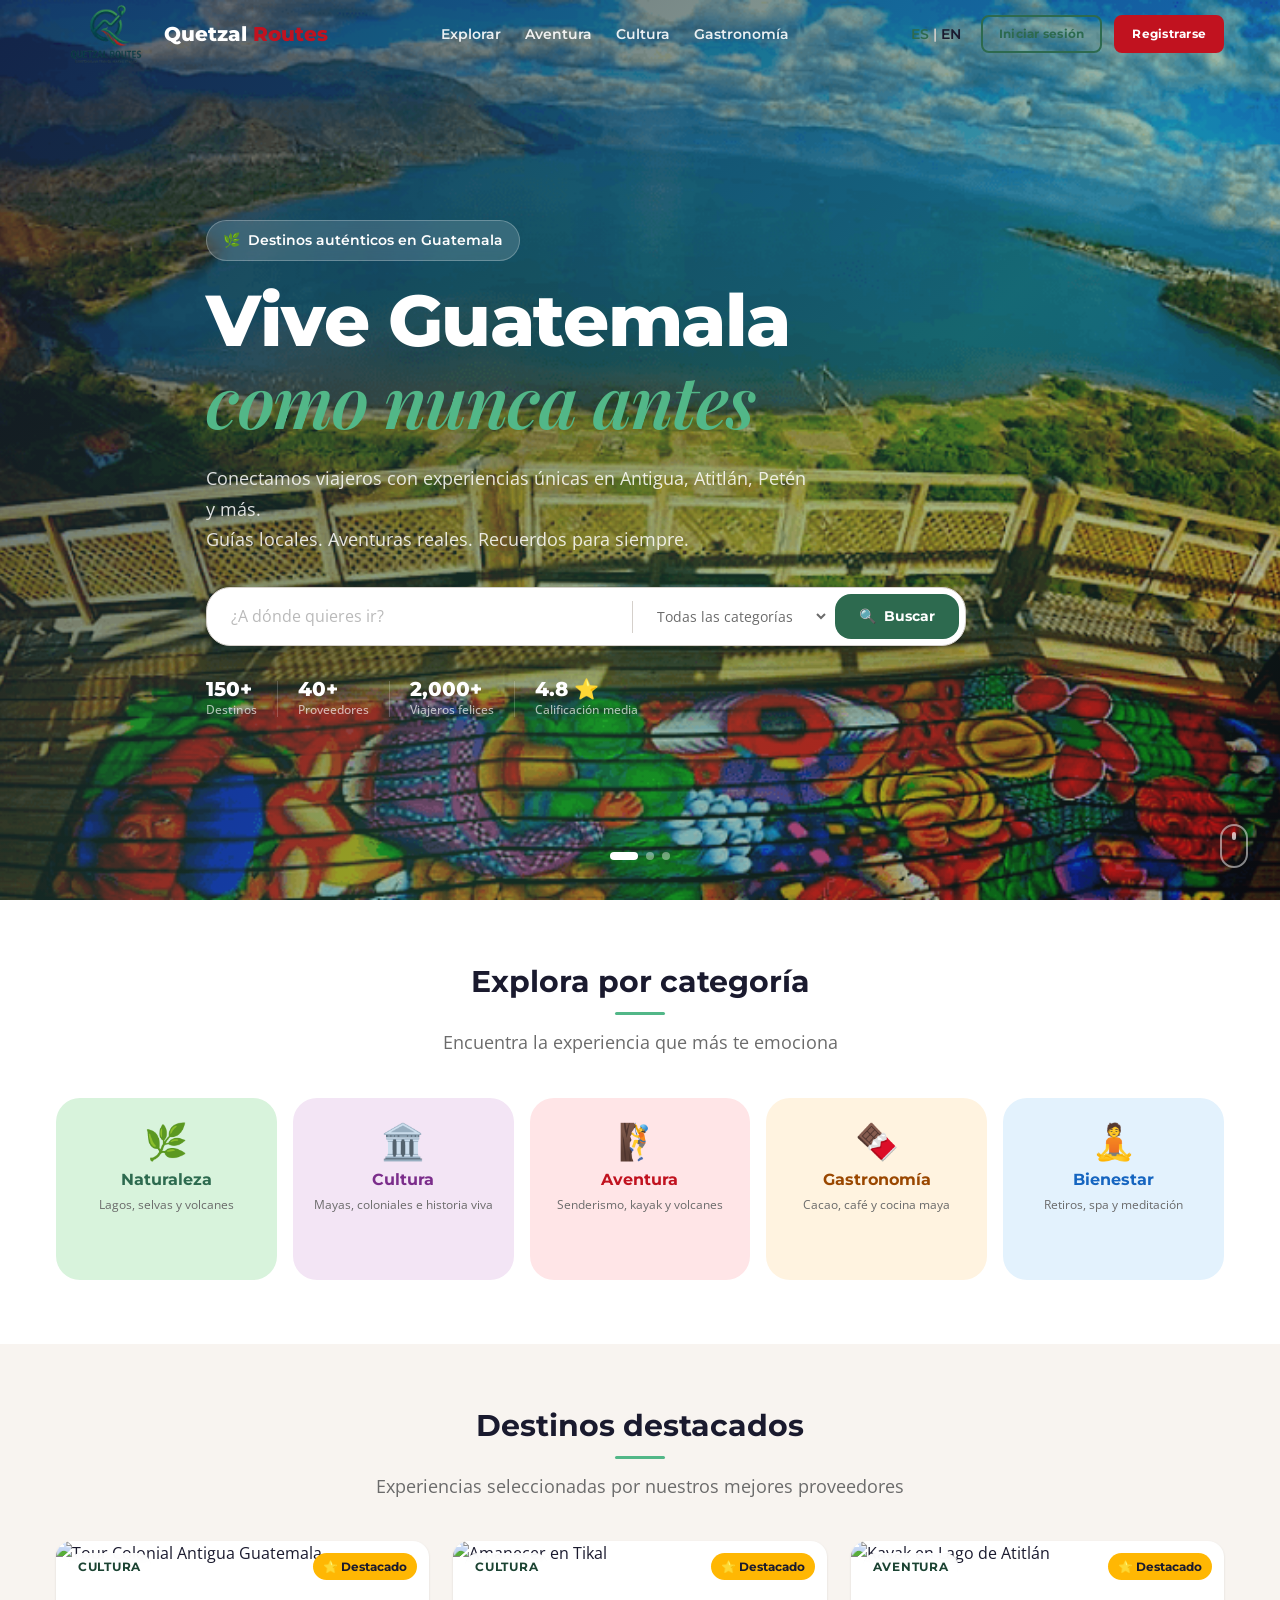
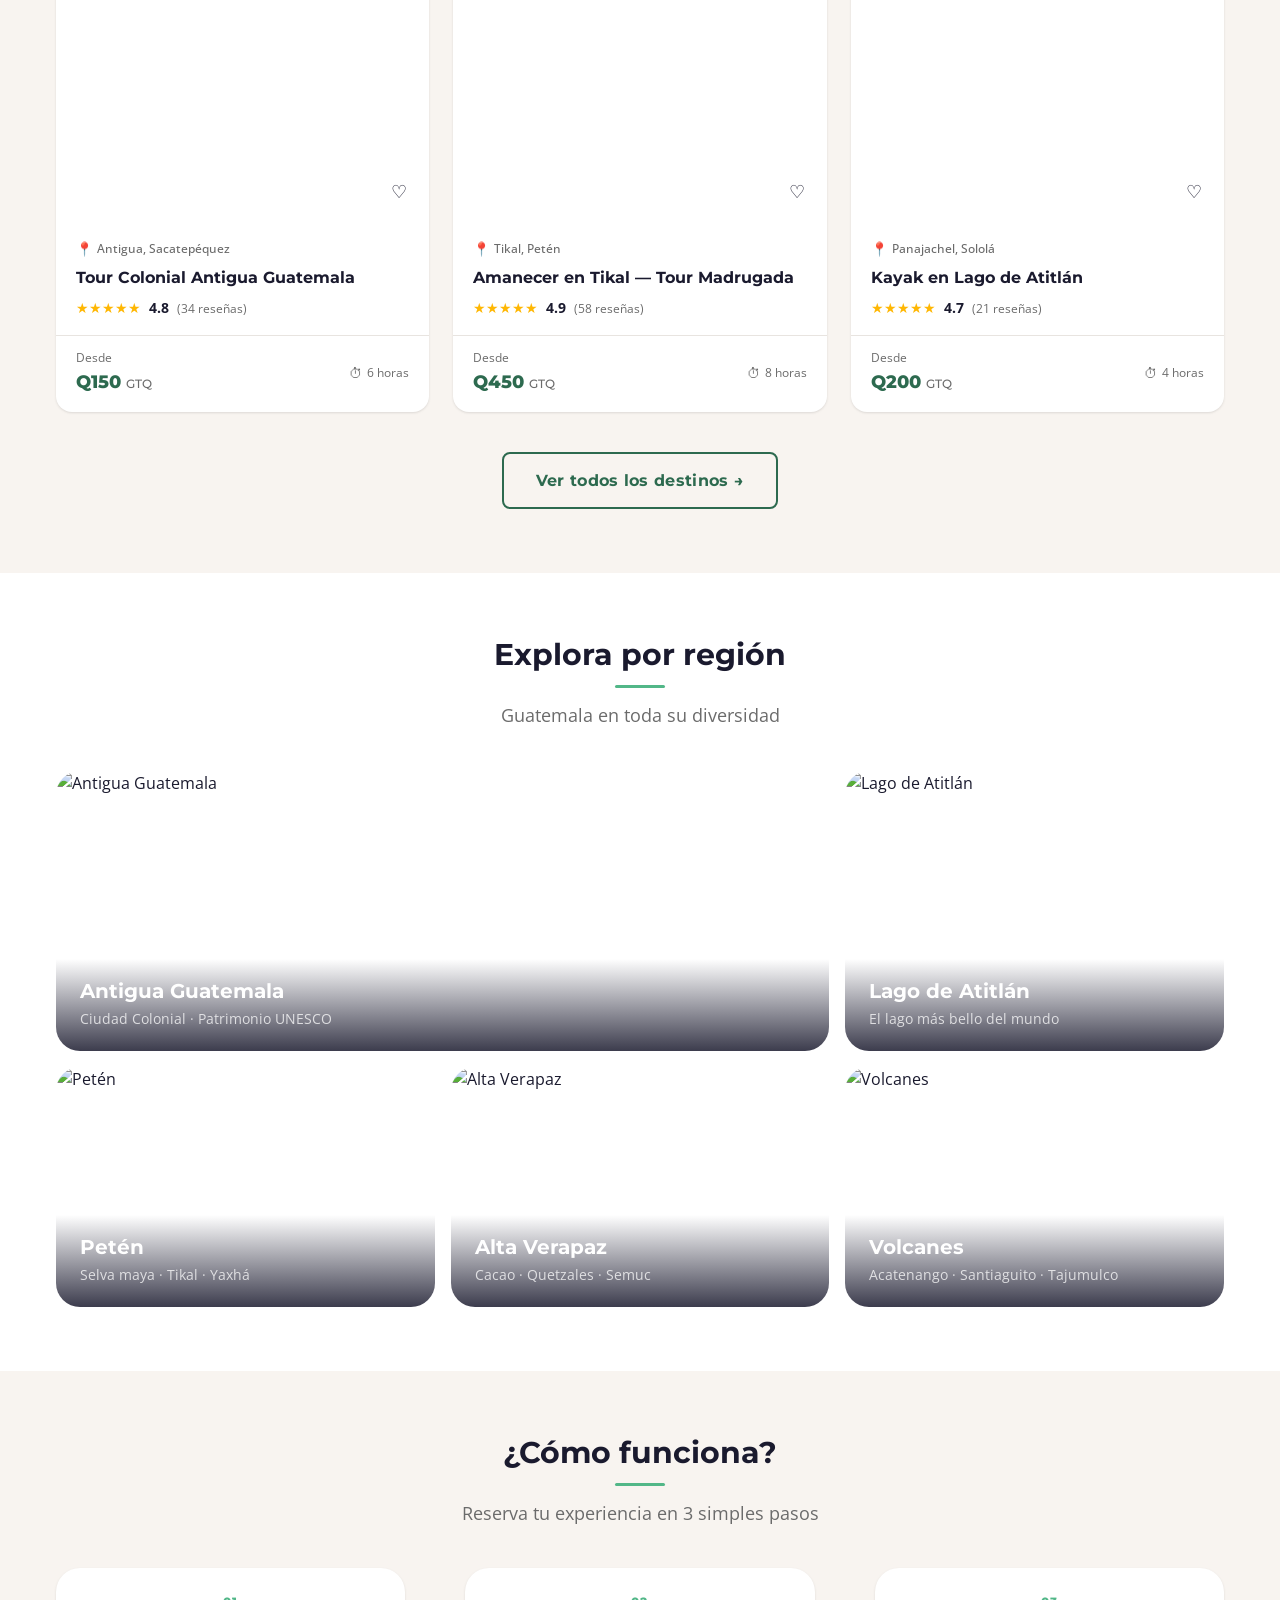
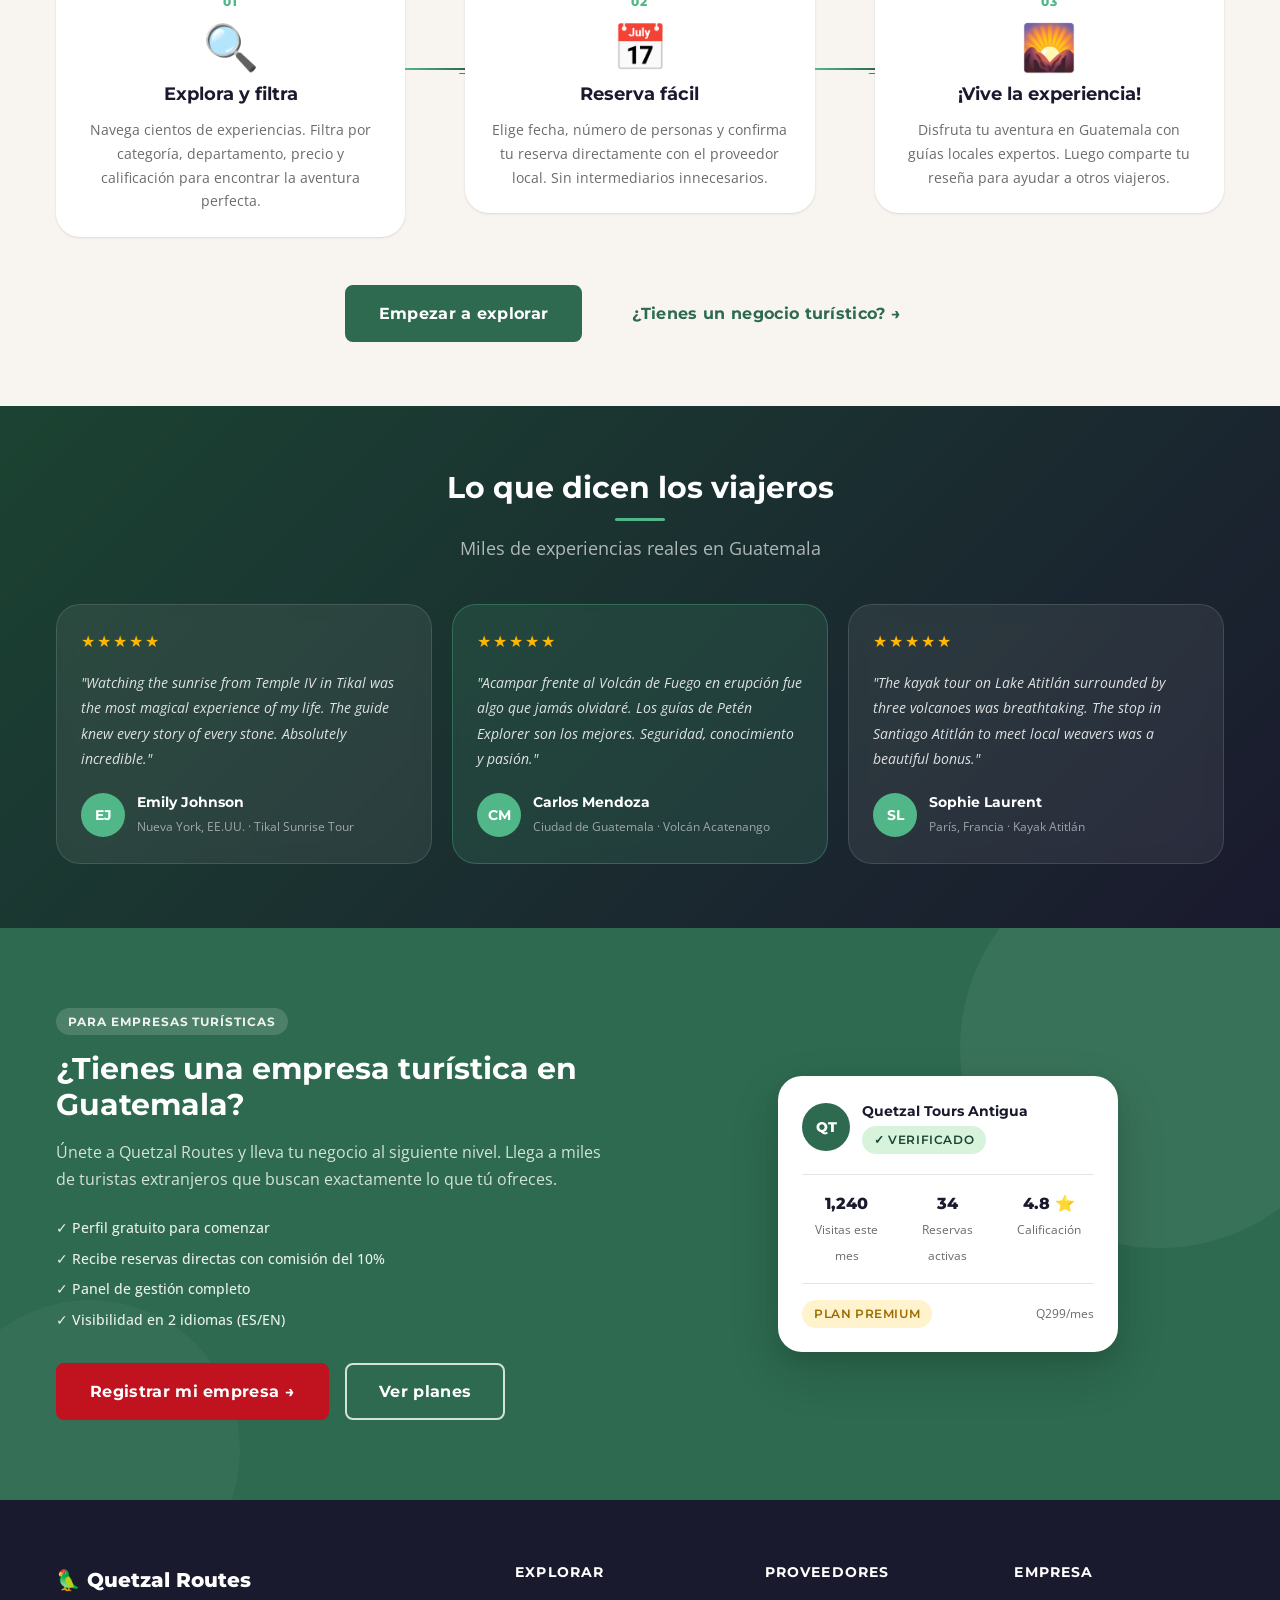
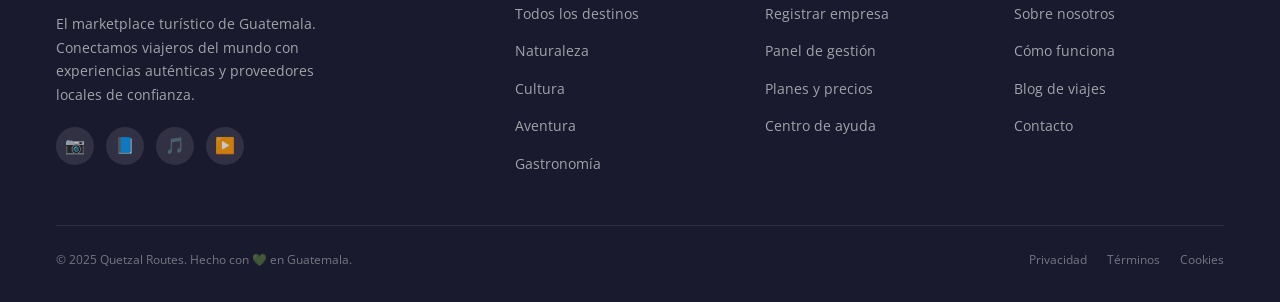
==== Fronted/html/index.html @ 43e9a991 "Agregando searchbar top header navbar" ====
<!DOCTYPE html>
<html lang="es">
<head>
  <meta charset="UTF-8" />
  <meta name="viewport" content="width=device-width, initial-scale=1.0" />
  <meta name="description" content="Quetzal Routes — Descubre Guatemala auténtica. Conectamos viajeros con experiencias únicas en Antigua, Atitlán, Petén y más." />
  <title>Quetzal Routes — Descubre Guatemala</title>

  <!-- CSS -->
  <link rel="stylesheet" href="../css/base.css" />
  <link rel="stylesheet" href="../css/components.css" />
  <link rel="stylesheet" href="../css/pages/home.css" />
</head>
<body>

  <!-- ============================================================
       NAVBAR
  ============================================================ -->
  <nav class="navbar navbar-transparent" id="navbar">
    <div class="container">
      <a href="index.html" class="navbar-logo">
        <span class="logo-icon">
        <img src="../assets/img/logo-quetzal-removebg-preview.png" alt="Logo Quetzal" height="100px" />
      </span>
      <span class="logo-text">Quetzal <span>Routes</span></span>

      </a>

      <ul class="navbar-links">
        <li><a href="explore.html">Explorar</a></li>
        <li><a href="explore.html?cat=adventure">Aventura</a></li>
        <li><a href="explore.html?cat=culture">Cultura</a></li>
        <li><a href="explore.html?cat=gastronomy">Gastronomía</a></li>
      </ul>

      <div class="navbar-actions" >
        <!-- Invitado -->
        <div id="guestButtons" style="display:none;">
          <a href="login.html">Iniciar sesión</a>
          <a href="register.html">Registrarse</a>
        </div>

        <!-- Usuario -->
        <div id="userButtons" style="display:none;">
          <a id="profileBtn" href="#">Mi perfil</a>
          <button id="logoutBtn">Cerrar sesión</button>
        </div>
        
        
        <button class="lang-toggle" id="langToggle" aria-label="Cambiar idioma">
          <span class="lang-active" id="langCurrent">ES</span>
          <span style="color:var(--gris-borde)">|</span>
          <span id="langOther">EN</span>
        </button>
        <a href="login.html" class="btn btn-outline btn-sm" id="navLoginBtn" style="display:none;">Iniciar sesión</a>
        <a href="register.html" class="btn btn-accent btn-sm" id="navRegisterBtn" style="display:none;">Registrarse</a>
      </div>

      <!-- Hamburger -->
      <button class="navbar-toggle" id="navToggle" aria-label="Menú">
        <span></span><span></span><span></span>
      </button>
    </div>
  </nav>

  <!-- Menú móvil -->
  <div class="navbar-mobile-menu" id="mobileMenu">
    <a href="explore.html">Explorar destinos</a>
    <a href="explore.html?cat=adventure">Aventura</a>
    <a href="explore.html?cat=culture">Cultura</a>
    <a href="explore.html?cat=gastronomy">Gastronomía</a>
    <a href="login.html">Iniciar sesión</a>
    <a href="register.html" class="btn btn-accent btn-sm btn-block">Registrarse gratis</a>
  </div>


  <!-- ============================================================
       SECCIÓN 1 — HERO
  ============================================================ -->
  <section class="hero" id="hero">
    <!-- Fondo con overlay -->
    <div class="hero-bg">
      <img
        src="../assets/img/Fondo Santiago Atitaln.png"
        alt="Antigua Guatemala"
        class="hero-img"
        id="heroBgImg"
      />
      <div class="hero-overlay"></div>
    </div>

    <!-- Indicadores de slide -->
    <div class="hero-slides-dots" id="heroSlidesDots">
      <button class="hero-dot active" data-index="0"></button>
      <button class="hero-dot" data-index="1"></button>
      <button class="hero-dot" data-index="2"></button>
    </div>

    <!-- Contenido hero -->
    <div class="container hero-content">
      <div class="hero-tag" id="heroTag">
        <span>🌿</span>
        <span data-i18n="hero.tag">Destinos auténticos en Guatemala</span>
      </div>

      <h1 class="hero-title" id="heroTitle">
        <span data-i18n="hero.title1">Vive Guatemala</span><br>
        <em data-i18n="hero.title2">como nunca antes</em>
      </h1>

      <p class="hero-subtitle" data-i18n="hero.subtitle">
        Conectamos viajeros con experiencias únicas en Antigua, Atitlán, Petén y más.<br>
        Guías locales. Aventuras reales. Recuerdos para siempre.
      </p>

      <!-- Search bar -->
      <div class="hero-search">
        <div class="search-bar">
          <input
            type="text"
            class="search-bar-input"
            id="heroSearch"
            placeholder="¿A dónde quieres ir?"
            data-i18n-placeholder="hero.searchPlaceholder"
          />
          <div class="search-bar-divider"></div>
          <select class="search-bar-select" id="heroCategory">
            <option value="">Todas las categorías</option>
            <option value="nature">🌿 Naturaleza</option>
            <option value="culture">🏛️ Cultura</option>
            <option value="adventure">🧗 Aventura</option>
            <option value="gastronomy">🍫 Gastronomía</option>
            <option value="wellness">🧘 Bienestar</option>
          </select>
          <button class="search-bar-btn" id="heroSearchBtn">
            <span>🔍</span>
            <span data-i18n="hero.searchBtn">Buscar</span>
          </button>
        </div>
      </div>

      <!-- Stats rápidas -->
      <div class="hero-stats">
        <div class="hero-stat">
          <strong>150+</strong>
          <span data-i18n="hero.stat1">Destinos</span>
        </div>
        <div class="hero-stat-divider"></div>
        <div class="hero-stat">
          <strong>40+</strong>
          <span data-i18n="hero.stat2">Proveedores</span>
        </div>
        <div class="hero-stat-divider"></div>
        <div class="hero-stat">
          <strong>2,000+</strong>
          <span data-i18n="hero.stat3">Viajeros felices</span>
        </div>
        <div class="hero-stat-divider"></div>
        <div class="hero-stat">
          <strong>4.8 ⭐</strong>
          <span data-i18n="hero.stat4">Calificación media</span>
        </div>
      </div>
    </div>

    <!-- Scroll indicator -->
    <div class="hero-scroll">
      <div class="hero-scroll-icon"></div>
    </div>
  </section>


  <!-- ============================================================
       SECCIÓN 2 — CATEGORÍAS
  ============================================================ -->
  <section class="section section-categories" id="categories">
    <div class="container">
      <div class="section-header">
        <h2 data-i18n="categories.title">Explora por categoría</h2>
        <p data-i18n="categories.subtitle">Encuentra la experiencia que más te emociona</p>
      </div>

      <div class="categories-grid">
        <a href="explore.html?cat=nature" class="category-card" style="--cat-color: #2D6A4F; --cat-bg: #D8F3DC;">
          <div class="category-icon">🌿</div>
          <h3 data-i18n="cat.nature">Naturaleza</h3>
          <p data-i18n="cat.natureDesc">Lagos, selvas y volcanes</p>
          <span class="category-arrow">→</span>
        </a>
        <a href="explore.html?cat=culture" class="category-card" style="--cat-color: #7B2D8B; --cat-bg: #F3E5F5;">
          <div class="category-icon">🏛️</div>
          <h3 data-i18n="cat.culture">Cultura</h3>
          <p data-i18n="cat.cultureDesc">Mayas, coloniales e historia viva</p>
          <span class="category-arrow">→</span>
        </a>
        <a href="explore.html?cat=adventure" class="category-card" style="--cat-color: #C1121F; --cat-bg: #FFE5E7;">
          <div class="category-icon">🧗</div>
          <h3 data-i18n="cat.adventure">Aventura</h3>
          <p data-i18n="cat.adventureDesc">Senderismo, kayak y volcanes</p>
          <span class="category-arrow">→</span>
        </a>
        <a href="explore.html?cat=gastronomy" class="category-card" style="--cat-color: #9A4700; --cat-bg: #FFF3E0;">
          <div class="category-icon">🍫</div>
          <h3 data-i18n="cat.gastronomy">Gastronomía</h3>
          <p data-i18n="cat.gastronomyDesc">Cacao, café y cocina maya</p>
          <span class="category-arrow">→</span>
        </a>
        <a href="explore.html?cat=wellness" class="category-card" style="--cat-color: #1565C0; --cat-bg: #E3F2FD;">
          <div class="category-icon">🧘</div>
          <h3 data-i18n="cat.wellness">Bienestar</h3>
          <p data-i18n="cat.wellnessDesc">Retiros, spa y meditación</p>
          <span class="category-arrow">→</span>
        </a>
      </div>
    </div>
  </section>


  <!-- ============================================================
       SECCIÓN 3 — DESTINOS DESTACADOS
  ============================================================ -->
  <section class="section section-featured" id="featured">
    <div class="container">
      <div class="section-header">
        <h2 data-i18n="featured.title">Destinos destacados</h2>
        <p data-i18n="featured.subtitle">Experiencias seleccionadas por nuestros mejores proveedores</p>
      </div>

      <!-- Grid de cards — se llena dinámicamente con JS -->
      <div class="grid grid-3" id="featuredGrid">

        <!-- Card 1 -->
        <article class="card" data-id="1">
          <div class="card-image">
            <img
              src="https://images.unsplash.com/photo-1558618666-fcd25c85cd64?w=600&q=80"
              alt="Tour Colonial Antigua Guatemala"
              loading="lazy"
            />
            <span class="card-category">Cultura</span>
            <span class="card-featured-badge">⭐ Destacado</span>
            <button class="card-favorite" aria-label="Guardar favorito">♡</button>
          </div>
          <div class="card-body">
            <p class="card-location">Antigua, Sacatepéquez</p>
            <h3 class="card-title">Tour Colonial Antigua Guatemala</h3>
            <div class="card-rating">
              <span class="stars">★★★★★</span>
              <span class="rating-score">4.8</span>
              <span class="reviews-count">(34 reseñas)</span>
            </div>
          </div>
          <div class="card-footer">
            <div class="card-price">
              <span class="price-label">Desde</span>
              <span class="price-amount">Q150 <span class="price-currency">GTQ</span></span>
            </div>
            <span class="card-duration">6 horas</span>
          </div>
        </article>

        <!-- Card 2 -->
        <article class="card" data-id="2">
          <div class="card-image">
            <img
              src="https://images.unsplash.com/photo-1518638150340-f706e86654de?w=600&q=80"
              alt="Amanecer en Tikal"
              loading="lazy"
            />
            <span class="card-category">Cultura</span>
            <span class="card-featured-badge">⭐ Destacado</span>
            <button class="card-favorite" aria-label="Guardar favorito">♡</button>
          </div>
          <div class="card-body">
            <p class="card-location">Tikal, Petén</p>
            <h3 class="card-title">Amanecer en Tikal — Tour Madrugada</h3>
            <div class="card-rating">
              <span class="stars">★★★★★</span>
              <span class="rating-score">4.9</span>
              <span class="reviews-count">(58 reseñas)</span>
            </div>
          </div>
          <div class="card-footer">
            <div class="card-price">
              <span class="price-label">Desde</span>
              <span class="price-amount">Q450 <span class="price-currency">GTQ</span></span>
            </div>
            <span class="card-duration">8 horas</span>
          </div>
        </article>

        <!-- Card 3 -->
        <article class="card" data-id="3">
          <div class="card-image">
            <img
              src="https://images.unsplash.com/photo-1506905925346-21bda4d32df4?w=600&q=80"
              alt="Kayak en Lago de Atitlán"
              loading="lazy"
            />
            <span class="card-category">Aventura</span>
            <span class="card-featured-badge">⭐ Destacado</span>
            <button class="card-favorite" aria-label="Guardar favorito">♡</button>
          </div>
          <div class="card-body">
            <p class="card-location">Panajachel, Sololá</p>
            <h3 class="card-title">Kayak en Lago de Atitlán</h3>
            <div class="card-rating">
              <span class="stars">★★★★★</span>
              <span class="rating-score">4.7</span>
              <span class="reviews-count">(21 reseñas)</span>
            </div>
          </div>
          <div class="card-footer">
            <div class="card-price">
              <span class="price-label">Desde</span>
              <span class="price-amount">Q200 <span class="price-currency">GTQ</span></span>
            </div>
            <span class="card-duration">4 horas</span>
          </div>
        </article>

      </div>

      <div class="featured-cta">
        <a href="explore.html" class="btn btn-outline btn-lg" data-i18n="featured.cta">
          Ver todos los destinos →
        </a>
      </div>
    </div>
  </section>


  <!-- ============================================================
       SECCIÓN 4 — POR DEPARTAMENTO
  ============================================================ -->
  <section class="section section-departments" id="departments">
    <div class="container">
      <div class="section-header">
        <h2 data-i18n="departments.title">Explora por región</h2>
        <p data-i18n="departments.subtitle">Guatemala en toda su diversidad</p>
      </div>

      <div class="departments-grid">

        <a href="explore.html?dept=Antigua" class="dept-card dept-card-lg">
          <img src="https://images.unsplash.com/photo-1547558902-c0e053aca5b6?w=800&q=80" alt="Antigua Guatemala" loading="lazy" />
          <div class="dept-card-overlay">
            <h3>Antigua Guatemala</h3>
            <p>Ciudad Colonial · Patrimonio UNESCO</p>
          </div>
        </a>

        <a href="explore.html?dept=Atitlan" class="dept-card">
          <img src="https://images.unsplash.com/photo-1506905925346-21bda4d32df4?w=600&q=80" alt="Lago de Atitlán" loading="lazy" />
          <div class="dept-card-overlay">
            <h3>Lago de Atitlán</h3>
            <p>El lago más bello del mundo</p>
          </div>
        </a>

        <a href="explore.html?dept=Peten" class="dept-card">
          <img src="https://images.unsplash.com/photo-1518638150340-f706e86654de?w=600&q=80" alt="Petén" loading="lazy" />
          <div class="dept-card-overlay">
            <h3>Petén</h3>
            <p>Selva maya · Tikal · Yaxhá</p>
          </div>
        </a>

        <a href="explore.html?dept=Verapaz" class="dept-card">
          <img src="https://images.unsplash.com/photo-1511381939415-e44015466834?w=600&q=80" alt="Alta Verapaz" loading="lazy" />
          <div class="dept-card-overlay">
            <h3>Alta Verapaz</h3>
            <p>Cacao · Quetzales · Semuc</p>
          </div>
        </a>

        <a href="explore.html?dept=Antigua" class="dept-card">
          <img src="https://images.unsplash.com/photo-1464822759023-fed622ff2c3b?w=600&q=80" alt="Volcanes" loading="lazy" />
          <div class="dept-card-overlay">
            <h3>Volcanes</h3>
            <p>Acatenango · Santiaguito · Tajumulco</p>
          </div>
        </a>

      </div>
    </div>
  </section>


  <!-- ============================================================
       SECCIÓN 5 — CÓMO FUNCIONA
  ============================================================ -->
  <section class="section section-how" id="how">
    <div class="container">
      <div class="section-header">
        <h2 data-i18n="how.title">¿Cómo funciona?</h2>
        <p data-i18n="how.subtitle">Reserva tu experiencia en 3 simples pasos</p>
      </div>

      <div class="how-steps">

        <div class="how-step">
          <div class="how-step-number">01</div>
          <div class="how-step-icon">🔍</div>
          <h3 data-i18n="how.step1Title">Explora y filtra</h3>
          <p data-i18n="how.step1Desc">
            Navega cientos de experiencias. Filtra por categoría, departamento, precio y calificación para encontrar la aventura perfecta.
          </p>
        </div>

        <div class="how-connector"></div>

        <div class="how-step">
          <div class="how-step-number">02</div>
          <div class="how-step-icon">📅</div>
          <h3 data-i18n="how.step2Title">Reserva fácil</h3>
          <p data-i18n="how.step2Desc">
            Elige fecha, número de personas y confirma tu reserva directamente con el proveedor local. Sin intermediarios innecesarios.
          </p>
        </div>

        <div class="how-connector"></div>

        <div class="how-step">
          <div class="how-step-number">03</div>
          <div class="how-step-icon">🌄</div>
          <h3 data-i18n="how.step3Title">¡Vive la experiencia!</h3>
          <p data-i18n="how.step3Desc">
            Disfruta tu aventura en Guatemala con guías locales expertos. Luego comparte tu reseña para ayudar a otros viajeros.
          </p>
        </div>

      </div>

      <div class="how-cta">
        <a href="explore.html" class="btn btn-primary btn-lg" data-i18n="how.cta">
          Empezar a explorar
        </a>
        <a href="register.html?role=provider" class="btn btn-ghost btn-lg" data-i18n="how.ctaProvider">
          ¿Tienes un negocio turístico? →
        </a>
      </div>
    </div>
  </section>


  <!-- ============================================================
       SECCIÓN 6 — TESTIMONIOS
  ============================================================ -->
  <section class="section section-testimonials" id="testimonials">
    <div class="container">
      <div class="section-header">
        <h2 data-i18n="testimonials.title">Lo que dicen los viajeros</h2>
        <p data-i18n="testimonials.subtitle">Miles de experiencias reales en Guatemala</p>
      </div>

      <div class="testimonials-grid">

        <div class="testimonial-card">
          <div class="testimonial-stars">★★★★★</div>
          <p class="testimonial-text">
            "Watching the sunrise from Temple IV in Tikal was the most magical experience of my life. The guide knew every story of every stone. Absolutely incredible."
          </p>
          <div class="testimonial-author">
            <div class="testimonial-avatar">EJ</div>
            <div>
              <strong>Emily Johnson</strong>
              <span>Nueva York, EE.UU. · Tikal Sunrise Tour</span>
            </div>
          </div>
        </div>

        <div class="testimonial-card testimonial-card-featured">
          <div class="testimonial-stars">★★★★★</div>
          <p class="testimonial-text">
            "Acampar frente al Volcán de Fuego en erupción fue algo que jamás olvidaré. Los guías de Petén Explorer son los mejores. Seguridad, conocimiento y pasión."
          </p>
          <div class="testimonial-author">
            <div class="testimonial-avatar">CM</div>
            <div>
              <strong>Carlos Mendoza</strong>
              <span>Ciudad de Guatemala · Volcán Acatenango</span>
            </div>
          </div>
        </div>

        <div class="testimonial-card">
          <div class="testimonial-stars">★★★★★</div>
          <p class="testimonial-text">
            "The kayak tour on Lake Atitlán surrounded by three volcanoes was breathtaking. The stop in Santiago Atitlán to meet local weavers was a beautiful bonus."
          </p>
          <div class="testimonial-author">
            <div class="testimonial-avatar">SL</div>
            <div>
              <strong>Sophie Laurent</strong>
              <span>París, Francia · Kayak Atitlán</span>
            </div>
          </div>
        </div>

      </div>
    </div>
  </section>


  <!-- ============================================================
       SECCIÓN 7 — CTA PARA PROVEEDORES
  ============================================================ -->
  <section class="section-provider-cta" id="providerCta">
    <div class="container">
      <div class="provider-cta-content">
        <div class="provider-cta-text">
          <span class="provider-cta-tag">Para empresas turísticas</span>
          <h2 data-i18n="providerCta.title">¿Tienes una empresa turística en Guatemala?</h2>
          <p data-i18n="providerCta.desc">
            Únete a Quetzal Routes y lleva tu negocio al siguiente nivel. Llega a miles de turistas extranjeros que buscan exactamente lo que tú ofreces.
          </p>
          <ul class="provider-cta-list">
            <li>✓ Perfil gratuito para comenzar</li>
            <li>✓ Recibe reservas directas con comisión del 10%</li>
            <li>✓ Panel de gestión completo</li>
            <li>✓ Visibilidad en 2 idiomas (ES/EN)</li>
          </ul>
          <div class="provider-cta-actions">
            <a href="register.html?role=provider" class="btn btn-accent btn-lg">
              Registrar mi empresa →
            </a>
            <a href="#how" class="btn btn-outline-white btn-lg">
              Ver planes
            </a>
          </div>
        </div>
        <div class="provider-cta-visual">
          <div class="provider-cta-card">
            <div class="pcc-header">
              <span class="pcc-avatar">QT</span>
              <div>
                <strong>Quetzal Tours Antigua</strong>
                <span class="badge badge-green">✓ Verificado</span>
              </div>
            </div>
            <div class="pcc-stats">
              <div class="pcc-stat">
                <strong>1,240</strong>
                <span>Visitas este mes</span>
              </div>
              <div class="pcc-stat">
                <strong>34</strong>
                <span>Reservas activas</span>
              </div>
              <div class="pcc-stat">
                <strong>4.8 ⭐</strong>
                <span>Calificación</span>
              </div>
            </div>
            <div class="pcc-plan">
              <span class="badge badge-gold">Plan Premium</span>
              <span style="font-size:var(--text-xs);color:var(--gris-texto)">Q299/mes</span>
            </div>
          </div>
        </div>
      </div>
    </div>
  </section>


  <!-- ============================================================
       FOOTER
  ============================================================ -->
  <footer class="footer">
    <div class="container">
      <div class="footer-grid">

        <!-- Columna 1 — Marca -->
        <div class="footer-brand">
          <a href="index.html" class="footer-logo">🦜 Quetzal Routes</a>
          <p>El marketplace turístico de Guatemala. Conectamos viajeros del mundo con experiencias auténticas y proveedores locales de confianza.</p>
          <div class="footer-social">
            <a href="#" aria-label="Instagram">📷</a>
            <a href="#" aria-label="Facebook">📘</a>
            <a href="#" aria-label="TikTok">🎵</a>
            <a href="#" aria-label="YouTube">▶️</a>
          </div>
        </div>

        <!-- Columna 2 — Explorar -->
        <div class="footer-col">
          <h4>Explorar</h4>
          <ul>
            <li><a href="explore.html">Todos los destinos</a></li>
            <li><a href="explore.html?cat=nature">Naturaleza</a></li>
            <li><a href="explore.html?cat=culture">Cultura</a></li>
            <li><a href="explore.html?cat=adventure">Aventura</a></li>
            <li><a href="explore.html?cat=gastronomy">Gastronomía</a></li>
          </ul>
        </div>

        <!-- Columna 3 — Proveedores -->
        <div class="footer-col">
          <h4>Proveedores</h4>
          <ul>
            <li><a href="register.html?role=provider">Registrar empresa</a></li>
            <li><a href="dashboard-provider.html">Panel de gestión</a></li>
            <li><a href="#">Planes y precios</a></li>
            <li><a href="#">Centro de ayuda</a></li>
          </ul>
        </div>

        <!-- Columna 4 — Empresa -->
        <div class="footer-col">
          <h4>Empresa</h4>
          <ul>
            <li><a href="#">Sobre nosotros</a></li>
            <li><a href="#">Cómo funciona</a></li>
            <li><a href="#">Blog de viajes</a></li>
            <li><a href="#">Contacto</a></li>
          </ul>
        </div>

      </div>

      <div class="footer-bottom">
        <p>© 2025 Quetzal Routes. Hecho con 💚 en Guatemala.</p>
        <div class="footer-bottom-links">
          <a href="#">Privacidad</a>
          <a href="#">Términos</a>
          <a href="#">Cookies</a>
        </div>
      </div>
    </div>
  </footer>


  <!-- ============================================================
       TOAST CONTAINER
  ============================================================ -->
  <div class="toast-container" id="toastContainer"></div>

  <!-- Loader overlay -->
  <div class="loader-overlay" id="loaderOverlay">
    <div class="spinner"></div>
    <p class="loader-text">Cargando...</p>
  </div>


  <!-- ============================================================
       SCRIPTS
  ============================================================ -->
  <script type="module">
    import { t, setLanguage, getCurrentLang } from '../js/i18n.js';
    import { toggleLoader, showToast } from '../js/ui.js';

    /* ----------------------------------------------------------
       SESIÓN — navbar dinámico
    ---------------------------------------------------------- */
    const storedUser = localStorage.getItem('qr_user');

    if (storedUser) {
      const user = JSON.parse(storedUser);

      const navbarActions = document.querySelector('.navbar-actions');

      if (!navbarActions) {
        console.error('No existe .navbar-actions');
      } else {

        // Ocultar botones originales
        document.getElementById('navLoginBtn')?.remove();
        document.getElementById('navRegisterBtn')?.remove();

        // Crear perfil dinámico
        let dashboardLink = 'explore.html';

        if (user.role === 'provider') {
          dashboardLink = 'dashboard-provider.html';
        }

        if (user.role === 'admin') {
          dashboardLink = 'admin.html';
        }

        navbarActions.insertAdjacentHTML('beforeend', `
          <a href="${dashboardLink}" class="btn btn-outline btn-sm">
            👤 ${user.email}
          </a>

          <button class="btn btn-accent btn-sm" id="logoutBtn">
            Cerrar sesión
          </button>
        `);

        // Logout
        document.getElementById('logoutBtn').addEventListener('click', () => {
          localStorage.removeItem('qr_user');
          window.location.reload();
        });

        const mobileMenu = document.getElementById('mobileMenu');

        if (mobileMenu) {
          mobileMenu.innerHTML += `
            <a href="${dashboardLink}">👤 ${user.email}</a>
            <button class="btn btn-accent btn-sm btn-block" id="mobileLogoutBtn">
              Cerrar sesión
            </button>
          `;

          // Eliminar links viejos
          mobileMenu.querySelectorAll('a[href="login.html"], a[href="register.html"]')
            .forEach(el => el.remove());

          // Logout móvil
          document.getElementById('mobileLogoutBtn')?.addEventListener('click', () => {
            localStorage.removeItem('qr_user');
            window.location.reload();
          });
        }
      }
    }  else {
      // No hay sesión: mostrar botones de invitado
      document.getElementById('navLoginBtn').style.display = '';
      document.getElementById('navRegisterBtn').style.display = '';
    } 

    /* ----------------------------------------------------------
       NAVBAR — scroll effect
    ---------------------------------------------------------- */
    const navbar = document.getElementById('navbar');
    window.addEventListener('scroll', () => {
      navbar.classList.toggle('scrolled', window.scrollY > 60);
    });

    /* ----------------------------------------------------------
       NAVBAR — menú móvil
    ---------------------------------------------------------- */
    const navToggle = document.getElementById('navToggle');
    const mobileMenu = document.getElementById('mobileMenu');

  if (navToggle && mobileMenu) {
    navToggle.addEventListener('click', () => {
      navToggle.classList.toggle('open');
      mobileMenu.classList.toggle('open');
    });
  }

    // Cerrar menú al hacer click en un enlace
    mobileMenu.querySelectorAll('a').forEach(link => {
      link.addEventListener('click', () => {
        navToggle.classList.remove('open');
        mobileMenu.classList.remove('open');
      });
    });

    /* ----------------------------------------------------------
       HERO — slideshow de fondo
    ---------------------------------------------------------- */
    const heroImages = [
      'https://images.unsplash.com/photo-1558618666-fcd25c85cd64?w=1600&q=80',
      'https://images.unsplash.com/photo-1506905925346-21bda4d32df4?w=1600&q=80',
      'https://images.unsplash.com/photo-1518638150340-f706e86654de?w=1600&q=80',
    ];
    let currentSlide = 0;
    const heroBgImg   = document.getElementById('heroBgImg');
    const heroDots   = document.querySelectorAll('.hero-dot');

    function goToSlide(index) {
      currentSlide = index;
      heroBgImg.style.opacity = '0';
      setTimeout(() => {
        heroBgImg.src = heroImages[currentSlide];
        heroBgImg.style.opacity = '1';
      }, 400);
      herosDots.forEach((d, i) => d.classList.toggle('active', i === currentSlide));
    }

    heroDots.forEach(dot => {
      dot.addEventListener('click', () => goToSlide(Number(dot.dataset.index)));
    });

    setInterval(() => {
      goToSlide((currentSlide + 1) % heroImages.length);
    }, 5000);

    /* ----------------------------------------------------------
       BÚSQUEDA — hero search bar
    ---------------------------------------------------------- */
    document.getElementById('heroSearchBtn').addEventListener('click', () => {
      const q   = document.getElementById('heroSearch').value.trim();
      const cat = document.getElementById('heroCategory').value;
      const params = new URLSearchParams();
      if (q)   params.set('q', q);
      if (cat) params.set('cat', cat);
      window.location.href = `explore.html?${params.toString()}`;
    });

    // Buscar también con Enter
    document.getElementById('heroSearch').addEventListener('keydown', e => {
      if (e.key === 'Enter') document.getElementById('heroSearchBtn').click();
    });

    /* ----------------------------------------------------------
       CARDS — favoritos (UI demo, sin backend aún)
    ---------------------------------------------------------- */
    document.querySelectorAll('.card-favorite').forEach(btn => {
      btn.addEventListener('click', (e) => {
        e.preventDefault();
        e.stopPropagation();
        const isActive = btn.classList.toggle('active');
        btn.textContent = isActive ? '♥' : '♡';
      });
    });

    /* ----------------------------------------------------------
       CARDS — navegar al detalle
    ---------------------------------------------------------- */
    document.querySelectorAll('.card[data-id]').forEach(card => {
      card.style.cursor = 'pointer';
      card.addEventListener('click', (e) => {
        if (e.target.closest('.card-favorite')) return;
        const id = card.dataset.id;
        window.location.href = `destination.html?id=${id}`;
      });
    });

    /* ----------------------------------------------------------
       IDIOMA
    ---------------------------------------------------------- */
    const langToggle  = document.getElementById('langToggle');
    const langCurrent = document.getElementById('langCurrent');
    const langOther   = document.getElementById('langOther');

    langToggle.addEventListener('click', () => {
      const next = getCurrentLang() === 'es' ? 'en' : 'es';
      setLanguage(next);
      langCurrent.textContent = next.toUpperCase();
      langOther.textContent   = next === 'es' ? 'EN' : 'ES';
    });

    /* ----------------------------------------------------------
       ANIMACIÓN DE ENTRADA — Intersection Observer
    ---------------------------------------------------------- */
    const observer = new IntersectionObserver((entries) => {
      entries.forEach(entry => {
        if (entry.isIntersecting) {
          entry.target.classList.add('visible');
          observer.unobserve(entry.target);
        }
      });
    }, { threshold: 0.1 });

    document.querySelectorAll(
      '.card, .category-card, .dept-card, .how-step, .testimonial-card, .provider-cta-content'
    ).forEach(el => {
      el.classList.add('animate-on-scroll');
      observer.observe(el);
    });
  </script>

</body>
</html>
---- Fronted/css/base.css ----
/* ============================================================
   QUETZAL ROUTES — base.css
   Variables globales, reset, tipografías y estilos base
   ============================================================ */

/* ------------------------------------------------------------
   1. GOOGLE FONTS
   ------------------------------------------------------------ */
@import url('https://fonts.googleapis.com/css2?family=Montserrat:wght@400;500;600;700;800&family=Open+Sans:wght@400;500;600&family=Playfair+Display:ital,wght@0,700;1,600&display=swap');


/* ------------------------------------------------------------
   2. VARIABLES CSS
   ------------------------------------------------------------ */
:root {

  /* Colores principales */
  --verde-quetzal: #2D6A4F;
  --verde-claro:   #52B788;
  --verde-oscuro:  #1B4332;
  --rojo-huipil:   #C1121F;
  --rojo-hover:    #A00F1A;
  --blanco-crudo:  #F8F4F0;
  --negro-suave:   #1A1A2E;
  --gris-texto:    #6B6B6B;
  --gris-claro:    #E8E4E0;
  --gris-borde:    #D5D0CB;
  --dorado:        #FFB703;
  --dorado-claro:  #FFD60A;

  /* Fondos */
  --bg-principal:  #F8F4F0;
  --bg-tarjeta:    #FFFFFF;
  --bg-oscuro:     #1A1A2E;

  /* Tipografías */
  --font-titulo:   'Montserrat', sans-serif;
  --font-cuerpo:   'Open Sans', sans-serif;
  --font-display:  'Playfair Display', serif;

  /* Tamaños de fuente — escala fluida */
  --text-xs:    0.75rem;    /* 12px */
  --text-sm:    0.875rem;   /* 14px */
  --text-base:  1rem;       /* 16px */
  --text-lg:    1.125rem;   /* 18px */
  --text-xl:    1.25rem;    /* 20px */
  --text-2xl:   1.5rem;     /* 24px */
  --text-3xl:   1.875rem;   /* 30px */
  --text-4xl:   2.25rem;    /* 36px */
  --text-5xl:   3rem;       /* 48px */

  /* Espaciado */
  --space-1:   0.25rem;
  --space-2:   0.5rem;
  --space-3:   0.75rem;
  --space-4:   1rem;
  --space-5:   1.25rem;
  --space-6:   1.5rem;
  --space-8:   2rem;
  --space-10:  2.5rem;
  --space-12:  3rem;
  --space-16:  4rem;
  --space-20:  5rem;
  --space-24:  6rem;

  /* Bordes */
  --radius-sm:   4px;
  --radius-md:   8px;
  --radius-lg:   16px;
  --radius-xl:   24px;
  --radius-full: 9999px;

  /* Sombras */
  --shadow-sm:  0 1px 3px rgba(0,0,0,0.08), 0 1px 2px rgba(0,0,0,0.04);
  --shadow-md:  0 4px 12px rgba(0,0,0,0.10), 0 2px 4px rgba(0,0,0,0.06);
  --shadow-lg:  0 10px 30px rgba(0,0,0,0.12), 0 4px 8px rgba(0,0,0,0.06);
  --shadow-xl:  0 20px 50px rgba(0,0,0,0.15), 0 8px 16px rgba(0,0,0,0.08);

  /* Transiciones */
  --transition-fast:   150ms ease;
  --transition-base:   250ms ease;
  --transition-slow:   400ms ease;

  /* Z-index */
  --z-base:    1;
  --z-dropdown: 100;
  --z-sticky:  200;
  --z-modal:   300;
  --z-toast:   400;

  /* Ancho máximo del contenido */
  --max-width: 1200px;
  --max-width-sm: 640px;
  --max-width-md: 768px;
}


/* ------------------------------------------------------------
   3. RESET MODERNO
   ------------------------------------------------------------ */
*, *::before, *::after {
  box-sizing: border-box;
  margin: 0;
  padding: 0;
}

html {
  font-size: 16px;
  scroll-behavior: smooth;
  -webkit-text-size-adjust: 100%;
}

body {
  font-family: var(--font-cuerpo);
  font-size: var(--text-base);
  color: var(--negro-suave);
  background-color: var(--bg-principal);
  line-height: 1.6;
  min-height: 100vh;
  -webkit-font-smoothing: antialiased;
  -moz-osx-font-smoothing: grayscale;
}

img, video, svg {
  display: block;
  max-width: 100%;
}

input, button, textarea, select {
  font: inherit;
  color: inherit;
}

button {
  cursor: pointer;
  border: none;
  background: none;
}

a {
  color: inherit;
  text-decoration: none;
}

ul, ol {
  list-style: none;
}

h1, h2, h3, h4, h5, h6 {
  font-family: var(--font-titulo);
  font-weight: 700;
  line-height: 1.2;
  color: var(--negro-suave);
}

p {
  line-height: 1.7;
  color: var(--gris-texto);
}

table {
  border-collapse: collapse;
  width: 100%;
}

/* Eliminar estilos de input por defecto en iOS */
input[type="text"],
input[type="email"],
input[type="password"],
input[type="search"],
textarea {
  -webkit-appearance: none;
  appearance: none;
  border-radius: var(--radius-md);
}


/* ------------------------------------------------------------
   4. TIPOGRAFÍAS — ESCALA
   ------------------------------------------------------------ */

/* Títulos de página */
.heading-display {
  font-family: var(--font-display);
  font-size: var(--text-5xl);
  font-weight: 700;
  line-height: 1.1;
}

.heading-1 {
  font-family: var(--font-titulo);
  font-size: var(--text-4xl);
  font-weight: 800;
}

.heading-2 {
  font-family: var(--font-titulo);
  font-size: var(--text-3xl);
  font-weight: 700;
}

.heading-3 {
  font-family: var(--font-titulo);
  font-size: var(--text-2xl);
  font-weight: 600;
}

.heading-4 {
  font-family: var(--font-titulo);
  font-size: var(--text-xl);
  font-weight: 600;
}

/* Texto de cuerpo */
.text-large  { font-size: var(--text-lg); }
.text-base   { font-size: var(--text-base); }
.text-small  { font-size: var(--text-sm); }
.text-tiny   { font-size: var(--text-xs); }

/* Pesos */
.font-regular  { font-weight: 400; }
.font-medium   { font-weight: 500; }
.font-semibold { font-weight: 600; }
.font-bold     { font-weight: 700; }
.font-extrabold{ font-weight: 800; }

/* Colores de texto */
.text-primary   { color: var(--verde-quetzal); }
.text-secondary { color: var(--gris-texto); }
.text-accent    { color: var(--rojo-huipil); }
.text-gold      { color: var(--dorado); }
.text-white     { color: #FFFFFF; }
.text-dark      { color: var(--negro-suave); }

/* Alineación */
.text-left   { text-align: left; }
.text-center { text-align: center; }
.text-right  { text-align: right; }


/* ------------------------------------------------------------
   5. LAYOUT — CONTENEDOR Y GRID
   ------------------------------------------------------------ */

.container {
  width: 100%;
  max-width: var(--max-width);
  margin-left: auto;
  margin-right: auto;
  padding-left: var(--space-4);
  padding-right: var(--space-4);
}

/* Contenedor angosto para formularios / texto */
.container-sm {
  width: 100%;
  max-width: var(--max-width-sm);
  margin-left: auto;
  margin-right: auto;
  padding-left: var(--space-4);
  padding-right: var(--space-4);
}

/* Sección genérica */
.section {
  padding-top: var(--space-16);
  padding-bottom: var(--space-16);
}

.section-sm {
  padding-top: var(--space-8);
  padding-bottom: var(--space-8);
}

/* Título de sección reutilizable */
.section-header {
  margin-bottom: var(--space-10);
  text-align: center;
}

.section-header h2 {
  font-size: var(--text-3xl);
  margin-bottom: var(--space-3);
  color: var(--negro-suave);
}

.section-header p {
  font-size: var(--text-lg);
  color: var(--gris-texto);
  max-width: 560px;
  margin: 0 auto;
}

/* Línea decorativa debajo del título */
.section-header h2::after {
  content: '';
  display: block;
  width: 50px;
  height: 3px;
  background: var(--verde-claro);
  margin: var(--space-3) auto 0;
  border-radius: var(--radius-full);
}

/* Grid básico */
.grid {
  display: grid;
  gap: var(--space-6);
}

.grid-2 { grid-template-columns: repeat(2, 1fr); }
.grid-3 { grid-template-columns: repeat(3, 1fr); }
.grid-4 { grid-template-columns: repeat(4, 1fr); }

/* Flex helpers */
.flex         { display: flex; }
.flex-center  { display: flex; align-items: center; justify-content: center; }
.flex-between { display: flex; align-items: center; justify-content: space-between; }
.flex-col     { display: flex; flex-direction: column; }
.flex-wrap    { flex-wrap: wrap; }
.gap-2        { gap: var(--space-2); }
.gap-3        { gap: var(--space-3); }
.gap-4        { gap: var(--space-4); }
.gap-6        { gap: var(--space-6); }


/* ------------------------------------------------------------
   6. UTILIDADES GENERALES
   ------------------------------------------------------------ */

/* Display */
.hidden   { display: none !important; }
.block    { display: block; }
.inline   { display: inline; }

/* Overflow */
.overflow-hidden { overflow: hidden; }

/* Posicionamiento */
.relative { position: relative; }
.absolute { position: absolute; }

/* Ancho / Alto */
.w-full  { width: 100%; }
.h-full  { height: 100%; }

/* Bordes redondeados */
.rounded-sm   { border-radius: var(--radius-sm); }
.rounded      { border-radius: var(--radius-md); }
.rounded-lg   { border-radius: var(--radius-lg); }
.rounded-full { border-radius: var(--radius-full); }

/* Sombras */
.shadow-sm { box-shadow: var(--shadow-sm); }
.shadow    { box-shadow: var(--shadow-md); }
.shadow-lg { box-shadow: var(--shadow-lg); }

/* Separador visual */
.divider {
  width: 100%;
  height: 1px;
  background-color: var(--gris-borde);
  border: none;
  margin: var(--space-6) 0;
}

/* Badge / Etiqueta pequeña */
.badge {
  display: inline-flex;
  align-items: center;
  padding: var(--space-1) var(--space-3);
  border-radius: var(--radius-full);
  font-size: var(--text-xs);
  font-weight: 600;
  font-family: var(--font-titulo);
  text-transform: uppercase;
  letter-spacing: 0.05em;
}

.badge-green  { background: #D8F3DC; color: var(--verde-oscuro); }
.badge-red    { background: #FFE5E7; color: var(--rojo-huipil); }
.badge-gold   { background: #FFF3CD; color: #9A6C00; }
.badge-gray   { background: var(--gris-claro); color: var(--gris-texto); }

/* Estrellas de rating */
.stars {
  display: inline-flex;
  gap: 2px;
  color: var(--dorado);
  font-size: var(--text-sm);
}


/* ------------------------------------------------------------
   7. SCROLLBAR PERSONALIZADO (solo navegadores Webkit)
   ------------------------------------------------------------ */
::-webkit-scrollbar {
  width: 6px;
  height: 6px;
}

::-webkit-scrollbar-track {
  background: var(--gris-claro);
}

::-webkit-scrollbar-thumb {
  background: var(--verde-claro);
  border-radius: var(--radius-full);
}

::-webkit-scrollbar-thumb:hover {
  background: var(--verde-quetzal);
}


/* ------------------------------------------------------------
   8. SELECCIÓN DE TEXTO
   ------------------------------------------------------------ */
::selection {
  background-color: var(--verde-claro);
  color: #FFFFFF;
}


/* ------------------------------------------------------------
   9. FOCUS ACCESIBLE
   ------------------------------------------------------------ */
:focus-visible {
  outline: 2px solid var(--verde-claro);
  outline-offset: 3px;
  border-radius: var(--radius-sm);
}


/* ------------------------------------------------------------
   10. RESPONSIVE — BREAKPOINTS
   ------------------------------------------------------------ */

/* Tablet (768px) */
@media (max-width: 768px) {

  :root {
    --text-5xl: 2.25rem;
    --text-4xl: 1.875rem;
    --text-3xl: 1.5rem;
  }

  .container {
    padding-left: var(--space-5);
    padding-right: var(--space-5);
  }

  .section {
    padding-top: var(--space-12);
    padding-bottom: var(--space-12);
  }

  .grid-2,
  .grid-3,
  .grid-4 {
    grid-template-columns: 1fr;
  }

  .heading-display {
    font-size: var(--text-4xl);
  }
}

/* Mobile (480px) */
@media (max-width: 480px) {

  :root {
    --text-5xl: 2rem;
    --text-4xl: 1.75rem;
    --text-3xl: 1.375rem;
  }

  .container {
    padding-left: var(--space-4);
    padding-right: var(--space-4);
  }

  .section {
    padding-top: var(--space-10);
    padding-bottom: var(--space-10);
  }

  .section-header h2 {
    font-size: var(--text-2xl);
  }
}
---- Fronted/css/components.css ----
/* ============================================================
   QUETZAL ROUTES — components.css
   Componentes reutilizables: navbar, botones, cards, modales,
   formularios, footer, toast, loader
   ============================================================ */


/* ------------------------------------------------------------
   1. NAVBAR
   ------------------------------------------------------------ */
.navbar {
  position: fixed;
  top: 0;
  left: 0;
  right: 0;
  z-index: var(--z-sticky);
  height: 68px;
  display: flex;
  align-items: center;
  background-color: transparent;
  transition: background-color var(--transition-base),
              box-shadow var(--transition-base);
}

/* Navbar con fondo al hacer scroll */
.navbar.scrolled {
  background-color: rgba(255, 255, 255, 0.97);
  backdrop-filter: blur(10px);
  box-shadow: var(--shadow-sm);
}

/* Navbar oscura (para páginas sin hero) */
.navbar.navbar-solid {
  background-color: #FFFFFF;
  box-shadow: var(--shadow-sm);
}

.navbar .container {
  display: flex;
  align-items: center;
  justify-content: space-between;
  width: 100%;
}

/* Logo */
.navbar-logo {
  display: flex;
  align-items: center;
  gap: var(--space-2);
  font-family: var(--font-titulo);
  font-weight: 800;
  font-size: var(--text-xl);
  color: var(--verde-quetzal);
  text-decoration: none;
  transition: opacity var(--transition-fast);
}

.navbar-logo:hover {
  opacity: 0.85;
}

.navbar-logo .logo-icon {
  font-size: 1.6rem;
  line-height: 1;
}

.navbar-logo .logo-text span {
  color: var(--rojo-huipil);
}

/* Links de navegación */
.navbar-links {
  display: flex;
  align-items: center;
  gap: var(--space-6);
  list-style: none;
}

.navbar-links a {
  font-family: var(--font-titulo);
  font-size: var(--text-sm);
  font-weight: 600;
  color: var(--negro-suave);
  text-decoration: none;
  position: relative;
  transition: color var(--transition-fast);
}

.navbar-links a::after {
  content: '';
  position: absolute;
  bottom: -4px;
  left: 0;
  width: 0;
  height: 2px;
  background: var(--verde-claro);
  border-radius: var(--radius-full);
  transition: width var(--transition-base);
}

.navbar-links a:hover {
  color: var(--verde-quetzal);
}

.navbar-links a:hover::after,
.navbar-links a.active::after {
  width: 100%;
}

.navbar-links a.active {
  color: var(--verde-quetzal);
}

/* Navbar blanca: links en oscuro */
.navbar-transparent .navbar-links a {
  color: rgba(255, 255, 255, 0.9);
}

.navbar-transparent .navbar-links a:hover {
  color: #FFFFFF;
}

.navbar-transparent .navbar-logo {
  color: #FFFFFF;
}

.navbar-transparent.scrolled .navbar-links a {
  color: var(--negro-suave);
}

.navbar-transparent.scrolled .navbar-logo {
  color: var(--verde-quetzal);
}

/* Acciones del navbar (idioma + botones) */
.navbar-actions {
  display: flex;
  align-items: center;
  gap: var(--space-3);
}

/* Selector de idioma */
.lang-toggle {
  display: flex;
  align-items: center;
  gap: 4px;
  font-size: var(--text-sm);
  font-weight: 600;
  font-family: var(--font-titulo);
  cursor: pointer;
  color: var(--negro-suave);
  background: none;
  border: none;
  padding: var(--space-1) var(--space-2);
  border-radius: var(--radius-sm);
  transition: color var(--transition-fast);
}

.lang-toggle:hover {
  color: var(--verde-quetzal);
}

.lang-toggle .lang-active {
  color: var(--verde-quetzal);
}

/* Botón hamburguesa (mobile) */
.navbar-toggle {
  display: none;
  flex-direction: column;
  gap: 5px;
  cursor: pointer;
  padding: var(--space-2);
  background: none;
  border: none;
}

.navbar-toggle span {
  display: block;
  width: 24px;
  height: 2px;
  background-color: var(--negro-suave);
  border-radius: var(--radius-full);
  transition: transform var(--transition-base),
              opacity var(--transition-base);
}

.navbar-toggle.open span:nth-child(1) {
  transform: translateY(7px) rotate(45deg);
}
.navbar-toggle.open span:nth-child(2) {
  opacity: 0;
}
.navbar-toggle.open span:nth-child(3) {
  transform: translateY(-7px) rotate(-45deg);
}

/* Menú móvil */
.navbar-mobile-menu {
  display: none;
  position: fixed;
  top: 68px;
  left: 0;
  right: 0;
  background: #FFFFFF;
  padding: var(--space-6) var(--space-4);
  box-shadow: var(--shadow-lg);
  z-index: var(--z-sticky);
  flex-direction: column;
  gap: var(--space-4);
  border-top: 1px solid var(--gris-borde);
}

.navbar-mobile-menu.open {
  display: flex;
}

.navbar-mobile-menu a {
  font-family: var(--font-titulo);
  font-size: var(--text-base);
  font-weight: 600;
  color: var(--negro-suave);
  padding: var(--space-3) 0;
  border-bottom: 1px solid var(--gris-claro);
  text-decoration: none;
}

.navbar-mobile-menu a:last-child {
  border-bottom: none;
}


/* ------------------------------------------------------------
   2. BOTONES
   ------------------------------------------------------------ */

/* Base de todos los botones */
.btn {
  display: inline-flex;
  align-items: center;
  justify-content: center;
  gap: var(--space-2);
  padding: 0.65rem 1.5rem;
  border-radius: var(--radius-md);
  font-family: var(--font-titulo);
  font-size: var(--text-sm);
  font-weight: 700;
  letter-spacing: 0.02em;
  text-decoration: none;
  border: 2px solid transparent;
  cursor: pointer;
  transition: background-color var(--transition-fast),
              color var(--transition-fast),
              border-color var(--transition-fast),
              transform var(--transition-fast),
              box-shadow var(--transition-fast);
  white-space: nowrap;
  user-select: none;
}

.btn:active {
  transform: scale(0.97);
}

.btn:disabled {
  opacity: 0.5;
  cursor: not-allowed;
  pointer-events: none;
}

/* Primario — Verde Quetzal */
.btn-primary {
  background-color: var(--verde-quetzal);
  color: #FFFFFF;
  border-color: var(--verde-quetzal);
}

.btn-primary:hover {
  background-color: var(--verde-oscuro);
  border-color: var(--verde-oscuro);
  box-shadow: 0 4px 14px rgba(45, 106, 79, 0.35);
}

/* Acento — Rojo Huipil */
.btn-accent {
  background-color: var(--rojo-huipil);
  color: #FFFFFF;
  border-color: var(--rojo-huipil);
}

.btn-accent:hover {
  background-color: var(--rojo-hover);
  border-color: var(--rojo-hover);
  box-shadow: 0 4px 14px rgba(193, 18, 31, 0.35);
}

/* Outline verde */
.btn-outline {
  background-color: transparent;
  color: var(--verde-quetzal);
  border-color: var(--verde-quetzal);
}

.btn-outline:hover {
  background-color: var(--verde-quetzal);
  color: #FFFFFF;
}

/* Outline blanco (para hero oscuro) */
.btn-outline-white {
  background-color: transparent;
  color: #FFFFFF;
  border-color: rgba(255,255,255,0.8);
}

.btn-outline-white:hover {
  background-color: rgba(255,255,255,0.15);
  border-color: #FFFFFF;
}

/* Ghost (solo texto) */
.btn-ghost {
  background-color: transparent;
  color: var(--verde-quetzal);
  border-color: transparent;
}

.btn-ghost:hover {
  background-color: rgba(82, 183, 136, 0.1);
}

/* Tamaños */
.btn-sm {
  padding: 0.45rem 1rem;
  font-size: var(--text-xs);
}

.btn-lg {
  padding: 0.85rem 2rem;
  font-size: var(--text-base);
}

.btn-xl {
  padding: 1rem 2.5rem;
  font-size: var(--text-lg);
  border-radius: var(--radius-lg);
}

/* Ancho completo */
.btn-block {
  width: 100%;
}

/* Icono + texto */
.btn .btn-icon {
  font-size: 1.1em;
  line-height: 1;
}


/* ------------------------------------------------------------
   3. CARDS DE DESTINOS
   ------------------------------------------------------------ */
.card {
  background: var(--bg-tarjeta);
  border-radius: var(--radius-lg);
  overflow: hidden;
  box-shadow: var(--shadow-sm);
  transition: transform var(--transition-base),
              box-shadow var(--transition-base);
  display: flex;
  flex-direction: column;
}

.card:hover {
  transform: translateY(-6px);
  box-shadow: var(--shadow-lg);
}

/* Imagen de la card */
.card-image {
  position: relative;
  width: 100%;
  aspect-ratio: 4 / 3;
  overflow: hidden;
}

.card-image img {
  width: 100%;
  height: 100%;
  object-fit: cover;
  transition: transform var(--transition-slow);
}

.card:hover .card-image img {
  transform: scale(1.06);
}

/* Badge de categoría sobre la imagen */
.card-category {
  position: absolute;
  top: var(--space-3);
  left: var(--space-3);
  background: rgba(255,255,255,0.92);
  backdrop-filter: blur(4px);
  color: var(--verde-oscuro);
  font-family: var(--font-titulo);
  font-size: var(--text-xs);
  font-weight: 700;
  padding: 4px 10px;
  border-radius: var(--radius-full);
  text-transform: uppercase;
  letter-spacing: 0.06em;
}

/* Badge "Destacado" */
.card-featured-badge {
  position: absolute;
  top: var(--space-3);
  right: var(--space-3);
  background: var(--dorado);
  color: var(--negro-suave);
  font-family: var(--font-titulo);
  font-size: var(--text-xs);
  font-weight: 700;
  padding: 4px 10px;
  border-radius: var(--radius-full);
}

/* Botón de favorito */
.card-favorite {
  position: absolute;
  bottom: var(--space-3);
  right: var(--space-3);
  width: 36px;
  height: 36px;
  border-radius: var(--radius-full);
  background: rgba(255,255,255,0.9);
  border: none;
  cursor: pointer;
  display: flex;
  align-items: center;
  justify-content: center;
  font-size: 1.1rem;
  transition: transform var(--transition-fast),
              background var(--transition-fast);
}

.card-favorite:hover {
  transform: scale(1.15);
  background: #FFFFFF;
}

.card-favorite.active {
  color: var(--rojo-huipil);
}

/* Cuerpo de la card */
.card-body {
  padding: var(--space-4) var(--space-5);
  flex: 1;
  display: flex;
  flex-direction: column;
  gap: var(--space-2);
}

.card-location {
  display: flex;
  align-items: center;
  gap: var(--space-1);
  font-size: var(--text-xs);
  color: var(--gris-texto);
  font-weight: 500;
}

.card-location::before {
  content: '📍';
  font-size: 0.85rem;
}

.card-title {
  font-family: var(--font-titulo);
  font-size: var(--text-base);
  font-weight: 700;
  color: var(--negro-suave);
  line-height: 1.3;
  display: -webkit-box;
  -webkit-line-clamp: 2;
  -webkit-box-orient: vertical;
  overflow: hidden;
}

/* Rating */
.card-rating {
  display: flex;
  align-items: center;
  gap: var(--space-2);
  font-size: var(--text-sm);
}

.card-rating .stars {
  color: var(--dorado);
  font-size: 0.85rem;
}

.card-rating .rating-score {
  font-weight: 700;
  color: var(--negro-suave);
  font-size: var(--text-sm);
}

.card-rating .reviews-count {
  color: var(--gris-texto);
  font-size: var(--text-xs);
}

/* Footer de la card */
.card-footer {
  padding: var(--space-3) var(--space-5) var(--space-4);
  border-top: 1px solid var(--gris-claro);
  display: flex;
  align-items: center;
  justify-content: space-between;
}

.card-price {
  display: flex;
  flex-direction: column;
}

.card-price .price-label {
  font-size: var(--text-xs);
  color: var(--gris-texto);
}

.card-price .price-amount {
  font-family: var(--font-titulo);
  font-size: var(--text-lg);
  font-weight: 800;
  color: var(--verde-quetzal);
}

.card-price .price-currency {
  font-size: var(--text-xs);
  color: var(--gris-texto);
  font-weight: 500;
}

.card-duration {
  display: flex;
  align-items: center;
  gap: 4px;
  font-size: var(--text-xs);
  color: var(--gris-texto);
}

.card-duration::before {
  content: '⏱';
  font-size: 0.85rem;
}


/* ------------------------------------------------------------
   4. CARD HORIZONTAL (para listas / resultados)
   ------------------------------------------------------------ */
.card-horizontal {
  display: flex;
  flex-direction: row;
  border-radius: var(--radius-lg);
  overflow: hidden;
  background: var(--bg-tarjeta);
  box-shadow: var(--shadow-sm);
  transition: transform var(--transition-base),
              box-shadow var(--transition-base);
}

.card-horizontal:hover {
  transform: translateY(-3px);
  box-shadow: var(--shadow-md);
}

.card-horizontal .card-image {
  width: 220px;
  min-width: 220px;
  aspect-ratio: auto;
  height: auto;
}

.card-horizontal .card-body {
  padding: var(--space-5);
}


/* ------------------------------------------------------------
   5. FORMULARIOS
   ------------------------------------------------------------ */

.form-group {
  display: flex;
  flex-direction: column;
  gap: var(--space-2);
}

.form-label {
  font-family: var(--font-titulo);
  font-size: var(--text-sm);
  font-weight: 600;
  color: var(--negro-suave);
}

.form-label .required {
  color: var(--rojo-huipil);
  margin-left: 3px;
}

.form-input,
.form-select,
.form-textarea {
  width: 100%;
  padding: 0.7rem 1rem;
  border: 1.5px solid var(--gris-borde);
  border-radius: var(--radius-md);
  font-family: var(--font-cuerpo);
  font-size: var(--text-base);
  color: var(--negro-suave);
  background: #FFFFFF;
  transition: border-color var(--transition-fast),
              box-shadow var(--transition-fast);
  outline: none;
}

.form-input:focus,
.form-select:focus,
.form-textarea:focus {
  border-color: var(--verde-claro);
  box-shadow: 0 0 0 3px rgba(82, 183, 136, 0.15);
}

.form-input::placeholder,
.form-textarea::placeholder {
  color: #BABABA;
}

.form-input.error,
.form-select.error,
.form-textarea.error {
  border-color: var(--rojo-huipil);
  box-shadow: 0 0 0 3px rgba(193, 18, 31, 0.1);
}

.form-textarea {
  resize: vertical;
  min-height: 120px;
}

.form-select {
  appearance: none;
  background-image: url("data:image/svg+xml,%3Csvg xmlns='http://www.w3.org/2000/svg' width='12' height='8' viewBox='0 0 12 8'%3E%3Cpath d='M1 1l5 5 5-5' stroke='%236B6B6B' stroke-width='1.5' fill='none' stroke-linecap='round'/%3E%3C/svg%3E");
  background-repeat: no-repeat;
  background-position: right 1rem center;
  padding-right: 2.5rem;
  cursor: pointer;
}

.form-hint {
  font-size: var(--text-xs);
  color: var(--gris-texto);
}

.form-error {
  font-size: var(--text-xs);
  color: var(--rojo-huipil);
  font-weight: 500;
}

/* Checkbox y radio */
.form-check {
  display: flex;
  align-items: center;
  gap: var(--space-3);
  cursor: pointer;
}

.form-check input[type="checkbox"],
.form-check input[type="radio"] {
  width: 18px;
  height: 18px;
  accent-color: var(--verde-quetzal);
  cursor: pointer;
}

.form-check-label {
  font-size: var(--text-sm);
  color: var(--negro-suave);
  cursor: pointer;
}

/* Barra de búsqueda principal */
.search-bar {
  display: flex;
  align-items: center;
  background: #FFFFFF;
  border-radius: var(--radius-xl);
  box-shadow: var(--shadow-xl);
  overflow: hidden;
  border: 1px solid var(--gris-borde);
}

.search-bar-input {
  flex: 1;
  padding: 1rem 1.5rem;
  border: none;
  outline: none;
  font-size: var(--text-base);
  color: var(--negro-suave);
  background: transparent;
}

.search-bar-input::placeholder {
  color: #BABABA;
}

.search-bar-divider {
  width: 1px;
  height: 32px;
  background: var(--gris-borde);
}

.search-bar-select {
  padding: 1rem 1.25rem;
  border: none;
  outline: none;
  font-size: var(--text-sm);
  color: var(--gris-texto);
  background: transparent;
  cursor: pointer;
  font-family: var(--font-cuerpo);
  min-width: 160px;
}

.search-bar-btn {
  margin: 6px;
  padding: 0.7rem 1.5rem;
  background: var(--verde-quetzal);
  color: #FFFFFF;
  border: none;
  border-radius: var(--radius-lg);
  font-family: var(--font-titulo);
  font-weight: 700;
  font-size: var(--text-sm);
  cursor: pointer;
  display: flex;
  align-items: center;
  gap: var(--space-2);
  transition: background var(--transition-fast);
  white-space: nowrap;
}

.search-bar-btn:hover {
  background: var(--verde-oscuro);
}


/* ------------------------------------------------------------
   6. MODAL
   ------------------------------------------------------------ */
.modal-overlay {
  position: fixed;
  inset: 0;
  background: rgba(26, 26, 46, 0.6);
  backdrop-filter: blur(4px);
  z-index: var(--z-modal);
  display: flex;
  align-items: center;
  justify-content: center;
  padding: var(--space-4);
  opacity: 0;
  visibility: hidden;
  transition: opacity var(--transition-base),
              visibility var(--transition-base);
}

.modal-overlay.open {
  opacity: 1;
  visibility: visible;
}

.modal {
  background: #FFFFFF;
  border-radius: var(--radius-xl);
  width: 100%;
  max-width: 560px;
  max-height: 90vh;
  overflow-y: auto;
  box-shadow: var(--shadow-xl);
  transform: translateY(20px) scale(0.97);
  transition: transform var(--transition-base);
}

.modal-overlay.open .modal {
  transform: translateY(0) scale(1);
}

.modal-header {
  display: flex;
  align-items: center;
  justify-content: space-between;
  padding: var(--space-5) var(--space-6);
  border-bottom: 1px solid var(--gris-borde);
}

.modal-title {
  font-family: var(--font-titulo);
  font-size: var(--text-xl);
  font-weight: 700;
  color: var(--negro-suave);
}

.modal-close {
  width: 36px;
  height: 36px;
  border-radius: var(--radius-full);
  border: none;
  background: var(--gris-claro);
  cursor: pointer;
  display: flex;
  align-items: center;
  justify-content: center;
  font-size: 1.2rem;
  color: var(--gris-texto);
  transition: background var(--transition-fast),
              color var(--transition-fast);
}

.modal-close:hover {
  background: var(--gris-borde);
  color: var(--negro-suave);
}

.modal-body {
  padding: var(--space-6);
}

.modal-footer {
  padding: var(--space-4) var(--space-6);
  border-top: 1px solid var(--gris-borde);
  display: flex;
  gap: var(--space-3);
  justify-content: flex-end;
}


/* ------------------------------------------------------------
   7. TOAST / NOTIFICACIONES
   ------------------------------------------------------------ */
.toast-container {
  position: fixed;
  bottom: var(--space-6);
  right: var(--space-6);
  z-index: var(--z-toast);
  display: flex;
  flex-direction: column;
  gap: var(--space-3);
  pointer-events: none;
}

.toast {
  display: flex;
  align-items: center;
  gap: var(--space-3);
  padding: var(--space-4) var(--space-5);
  background: #FFFFFF;
  border-radius: var(--radius-lg);
  box-shadow: var(--shadow-xl);
  border-left: 4px solid var(--verde-claro);
  min-width: 280px;
  max-width: 360px;
  pointer-events: all;
  animation: toastIn 0.3s ease forwards;
}

.toast.toast-success { border-left-color: var(--verde-claro); }
.toast.toast-error   { border-left-color: var(--rojo-huipil); }
.toast.toast-warning { border-left-color: var(--dorado); }
.toast.toast-info    { border-left-color: #4A90D9; }

.toast-icon { font-size: 1.3rem; flex-shrink: 0; }
.toast-message {
  flex: 1;
  font-size: var(--text-sm);
  font-weight: 500;
  color: var(--negro-suave);
}

.toast-dismiss {
  font-size: 1rem;
  color: var(--gris-texto);
  cursor: pointer;
  background: none;
  border: none;
  flex-shrink: 0;
}

@keyframes toastIn {
  from { opacity: 0; transform: translateX(20px); }
  to   { opacity: 1; transform: translateX(0); }
}


/* ------------------------------------------------------------
   8. LOADER / SPINNER
   ------------------------------------------------------------ */
.loader-overlay {
  position: fixed;
  inset: 0;
  background: rgba(255,255,255,0.85);
  z-index: var(--z-modal);
  display: flex;
  flex-direction: column;
  align-items: center;
  justify-content: center;
  gap: var(--space-4);
  opacity: 0;
  visibility: hidden;
  transition: opacity var(--transition-base),
              visibility var(--transition-base);
}

.loader-overlay.active {
  opacity: 1;
  visibility: visible;
}

.spinner {
  width: 48px;
  height: 48px;
  border: 4px solid var(--gris-claro);
  border-top-color: var(--verde-quetzal);
  border-radius: 50%;
  animation: spin 0.8s linear infinite;
}

.spinner-sm {
  width: 24px;
  height: 24px;
  border-width: 3px;
}

@keyframes spin {
  to { transform: rotate(360deg); }
}

.loader-text {
  font-family: var(--font-titulo);
  font-size: var(--text-sm);
  color: var(--gris-texto);
  font-weight: 600;
}

/* Skeleton loader (para cards mientras cargan) */
.skeleton {
  background: linear-gradient(
    90deg,
    var(--gris-claro) 25%,
    var(--gris-borde) 50%,
    var(--gris-claro) 75%
  );
  background-size: 200% 100%;
  animation: shimmer 1.5s infinite;
  border-radius: var(--radius-md);
}

@keyframes shimmer {
  0%   { background-position: 200% 0; }
  100% { background-position: -200% 0; }
}

.skeleton-card {
  height: 320px;
  border-radius: var(--radius-lg);
}

.skeleton-text {
  height: 14px;
  width: 70%;
  margin-bottom: var(--space-2);
}

.skeleton-text-sm {
  height: 10px;
  width: 45%;
}


/* ------------------------------------------------------------
   9. FILTROS / CHIPS
   ------------------------------------------------------------ */
.filter-chips {
  display: flex;
  flex-wrap: wrap;
  gap: var(--space-2);
}

.chip {
  display: inline-flex;
  align-items: center;
  gap: var(--space-1);
  padding: 0.4rem 1rem;
  border-radius: var(--radius-full);
  font-size: var(--text-sm);
  font-weight: 600;
  font-family: var(--font-titulo);
  border: 1.5px solid var(--gris-borde);
  background: #FFFFFF;
  color: var(--gris-texto);
  cursor: pointer;
  transition: all var(--transition-fast);
  white-space: nowrap;
}

.chip:hover {
  border-color: var(--verde-claro);
  color: var(--verde-quetzal);
}

.chip.active {
  background: var(--verde-quetzal);
  border-color: var(--verde-quetzal);
  color: #FFFFFF;
}

/* Chip de categoría con icono */
.chip-category .chip-icon {
  font-size: 1rem;
}


/* ------------------------------------------------------------
   10. PAGINACIÓN
   ------------------------------------------------------------ */
.pagination {
  display: flex;
  align-items: center;
  justify-content: center;
  gap: var(--space-2);
  margin-top: var(--space-10);
}

.page-btn {
  width: 40px;
  height: 40px;
  border-radius: var(--radius-md);
  border: 1.5px solid var(--gris-borde);
  background: #FFFFFF;
  color: var(--negro-suave);
  font-family: var(--font-titulo);
  font-size: var(--text-sm);
  font-weight: 600;
  cursor: pointer;
  display: flex;
  align-items: center;
  justify-content: center;
  transition: all var(--transition-fast);
}

.page-btn:hover {
  border-color: var(--verde-claro);
  color: var(--verde-quetzal);
}

.page-btn.active {
  background: var(--verde-quetzal);
  border-color: var(--verde-quetzal);
  color: #FFFFFF;
}

.page-btn:disabled {
  opacity: 0.4;
  cursor: not-allowed;
}


/* ------------------------------------------------------------
   11. FOOTER
   ------------------------------------------------------------ */
.footer {
  background: var(--negro-suave);
  color: rgba(255,255,255,0.75);
  padding-top: var(--space-16);
  padding-bottom: var(--space-8);
}

.footer-grid {
  display: grid;
  grid-template-columns: 2fr 1fr 1fr 1fr;
  gap: var(--space-10);
  margin-bottom: var(--space-12);
}

.footer-brand .footer-logo {
  font-family: var(--font-titulo);
  font-weight: 800;
  font-size: var(--text-xl);
  color: #FFFFFF;
  margin-bottom: var(--space-4);
  display: block;
}

.footer-brand p {
  font-size: var(--text-sm);
  line-height: 1.7;
  color: rgba(255,255,255,0.6);
  max-width: 280px;
}

.footer-social {
  display: flex;
  gap: var(--space-3);
  margin-top: var(--space-5);
}

.footer-social a {
  width: 38px;
  height: 38px;
  border-radius: var(--radius-full);
  background: rgba(255,255,255,0.1);
  display: flex;
  align-items: center;
  justify-content: center;
  font-size: 1rem;
  transition: background var(--transition-fast),
              transform var(--transition-fast);
  text-decoration: none;
}

.footer-social a:hover {
  background: var(--verde-claro);
  transform: translateY(-3px);
}

.footer-col h4 {
  font-family: var(--font-titulo);
  font-size: var(--text-sm);
  font-weight: 700;
  color: #FFFFFF;
  text-transform: uppercase;
  letter-spacing: 0.08em;
  margin-bottom: var(--space-5);
}

.footer-col ul {
  display: flex;
  flex-direction: column;
  gap: var(--space-3);
}

.footer-col ul li a {
  font-size: var(--text-sm);
  color: rgba(255,255,255,0.6);
  text-decoration: none;
  transition: color var(--transition-fast);
}

.footer-col ul li a:hover {
  color: var(--verde-claro);
}

.footer-bottom {
  padding-top: var(--space-6);
  border-top: 1px solid rgba(255,255,255,0.1);
  display: flex;
  align-items: center;
  justify-content: space-between;
  flex-wrap: wrap;
  gap: var(--space-4);
}

.footer-bottom p {
  font-size: var(--text-xs);
  color: rgba(255,255,255,0.4);
}

.footer-bottom-links {
  display: flex;
  gap: var(--space-5);
}

.footer-bottom-links a {
  font-size: var(--text-xs);
  color: rgba(255,255,255,0.4);
  text-decoration: none;
  transition: color var(--transition-fast);
}

.footer-bottom-links a:hover {
  color: var(--verde-claro);
}


/* ------------------------------------------------------------
   12. RESPONSIVE — COMPONENTES
   ------------------------------------------------------------ */
@media (max-width: 992px) {
  .footer-grid {
    grid-template-columns: 1fr 1fr;
    gap: var(--space-8);
  }
}

@media (max-width: 768px) {

  /* Navbar */
  .navbar-links,
  .navbar-actions .btn {
    display: none;
  }

  .navbar-toggle {
    display: flex;
  }

  /* Search bar */
  .search-bar {
    flex-direction: column;
    border-radius: var(--radius-lg);
    overflow: visible;
  }

  .search-bar-input {
    width: 100%;
    border-bottom: 1px solid var(--gris-claro);
  }

  .search-bar-divider {
    display: none;
  }

  .search-bar-select {
    width: 100%;
    border-bottom: 1px solid var(--gris-claro);
  }

  .search-bar-btn {
    width: calc(100% - 12px);
    justify-content: center;
  }

  /* Card horizontal */
  .card-horizontal {
    flex-direction: column;
  }

  .card-horizontal .card-image {
    width: 100%;
    aspect-ratio: 16 / 9;
  }

  /* Modal */
  .modal {
    max-height: 95vh;
    border-radius: var(--radius-lg);
  }

  /* Toast */
  .toast-container {
    bottom: var(--space-4);
    right: var(--space-4);
    left: var(--space-4);
  }

  .toast {
    max-width: 100%;
    min-width: auto;
  }

  /* Footer */
  .footer-grid {
    grid-template-columns: 1fr;
    gap: var(--space-8);
  }

  .footer-bottom {
    flex-direction: column;
    align-items: flex-start;
  }
}

@media (max-width: 480px) {
  .pagination {
    gap: var(--space-1);
  }

  .page-btn {
    width: 36px;
    height: 36px;
    font-size: var(--text-xs);
  }
}
---- Fronted/css/pages/home.css ----
/* ============================================================
   QUETZAL ROUTES — home.css
   Estilos específicos de la landing page (index.html)
   ============================================================ */


/* ------------------------------------------------------------
   ANIMACIONES DE ENTRADA (Intersection Observer)
   ------------------------------------------------------------ */
.animate-on-scroll {
  opacity: 0;
  transform: translateY(28px);
  transition: opacity 0.55s ease, transform 0.55s ease;
}

.animate-on-scroll.visible {
  opacity: 1;
  transform: translateY(0);
}

/* Delay escalonado para grids */
.grid .card:nth-child(2)           { transition-delay: 0.1s; }
.grid .card:nth-child(3)           { transition-delay: 0.2s; }
.categories-grid .category-card:nth-child(2) { transition-delay: 0.08s; }
.categories-grid .category-card:nth-child(3) { transition-delay: 0.16s; }
.categories-grid .category-card:nth-child(4) { transition-delay: 0.24s; }
.categories-grid .category-card:nth-child(5) { transition-delay: 0.32s; }
.how-step:nth-child(3) { transition-delay: 0.1s; }
.how-step:nth-child(5) { transition-delay: 0.2s; }
.testimonial-card:nth-child(2) { transition-delay: 0.1s; }
.testimonial-card:nth-child(3) { transition-delay: 0.2s; }


/* ------------------------------------------------------------
   1. HERO
   ------------------------------------------------------------ */
.hero {
  position: relative;
  min-height: 100vh;
  display: flex;
  align-items: center;
  overflow: hidden;
}

/* Fondo */
.hero-bg {
  position: absolute;
  inset: 0;
  z-index: 0;
}

.hero-img {
  width: 100%;
  height: 100%;
  object-fit: cover;
  transition: opacity 0.5s ease;
}

.hero-overlay {
  position: absolute;
  inset: 0;
  background: linear-gradient(
    135deg,
    rgba(26, 26, 46, 0.72) 0%,
    rgba(45, 106, 79, 0.45) 60%,
    rgba(26, 26, 46, 0.3) 100%
  );
}

/* Dots del slideshow */
.hero-slides-dots {
  position: absolute;
  bottom: var(--space-10);
  left: 50%;
  transform: translateX(-50%);
  display: flex;
  gap: var(--space-2);
  z-index: 2;
}

.hero-dot {
  width: 8px;
  height: 8px;
  border-radius: var(--radius-full);
  background: rgba(255,255,255,0.4);
  border: none;
  cursor: pointer;
  transition: width var(--transition-base),
              background var(--transition-base);
}

.hero-dot.active {
  width: 28px;
  background: #FFFFFF;
}

/* Contenido */
.hero-content {
  position: relative;
  z-index: 1;
  padding-top: 120px;
  padding-bottom: var(--space-20);
  max-width: 900px;
}

/* Tag superior */
.hero-tag {
  display: inline-flex;
  align-items: center;
  gap: var(--space-2);
  background: rgba(255,255,255,0.15);
  backdrop-filter: blur(8px);
  border: 1px solid rgba(255,255,255,0.25);
  color: #FFFFFF;
  padding: var(--space-2) var(--space-4);
  border-radius: var(--radius-full);
  font-size: var(--text-sm);
  font-weight: 600;
  font-family: var(--font-titulo);
  margin-bottom: var(--space-5);
  animation: fadeDown 0.7s ease both;
}

/* Título hero */
.hero-title {
  font-family: var(--font-titulo);
  font-size: clamp(2.5rem, 6vw, 4.5rem);
  font-weight: 800;
  color: #FFFFFF;
  line-height: 1.1;
  margin-bottom: var(--space-5);
  animation: fadeDown 0.7s 0.1s ease both;
  letter-spacing: -0.02em;
}

.hero-title em {
  font-style: italic;
  font-family: var(--font-display);
  color: var(--verde-claro);
  font-weight: 600;
}

/* Subtítulo */
.hero-subtitle {
  font-size: var(--text-lg);
  color: rgba(255,255,255,0.85);
  line-height: 1.7;
  margin-bottom: var(--space-8);
  max-width: 600px;
  animation: fadeDown 0.7s 0.2s ease both;
}

/* Search bar hero */
.hero-search {
  max-width: 760px;
  margin-bottom: var(--space-8);
  animation: fadeDown 0.7s 0.3s ease both;
}

/* Stats hero */
.hero-stats {
  display: flex;
  align-items: center;
  gap: var(--space-5);
  flex-wrap: wrap;
  animation: fadeDown 0.7s 0.4s ease both;
}

.hero-stat {
  display: flex;
  flex-direction: column;
  color: #FFFFFF;
}

.hero-stat strong {
  font-family: var(--font-titulo);
  font-size: var(--text-xl);
  font-weight: 800;
  color: #FFFFFF;
  line-height: 1.1;
}

.hero-stat span {
  font-size: var(--text-xs);
  color: rgba(255,255,255,0.65);
  font-weight: 500;
}

.hero-stat-divider {
  width: 1px;
  height: 36px;
  background: rgba(255,255,255,0.2);
}

/* Scroll indicator */
.hero-scroll {
  position: absolute;
  bottom: var(--space-8);
  right: var(--space-8);
  z-index: 2;
}

.hero-scroll-icon {
  width: 28px;
  height: 44px;
  border: 2px solid rgba(255,255,255,0.5);
  border-radius: 14px;
  position: relative;
}

.hero-scroll-icon::after {
  content: '';
  position: absolute;
  top: 6px;
  left: 50%;
  transform: translateX(-50%);
  width: 4px;
  height: 8px;
  background: rgba(255,255,255,0.7);
  border-radius: 2px;
  animation: scrollBounce 1.6s ease-in-out infinite;
}

@keyframes scrollBounce {
  0%, 100% { transform: translateX(-50%) translateY(0); opacity: 1; }
  80%       { transform: translateX(-50%) translateY(12px); opacity: 0; }
}

@keyframes fadeDown {
  from { opacity: 0; transform: translateY(-16px); }
  to   { opacity: 1; transform: translateY(0); }
}


/* ------------------------------------------------------------
   2. CATEGORÍAS
   ------------------------------------------------------------ */
.section-categories {
  background: #FFFFFF;
}

.categories-grid {
  display: grid;
  grid-template-columns: repeat(5, 1fr);
  gap: var(--space-4);
}

.category-card {
  display: flex;
  flex-direction: column;
  align-items: center;
  text-align: center;
  padding: var(--space-6) var(--space-4);
  border-radius: var(--radius-xl);
  background: var(--cat-bg, #F0FAF4);
  border: 1.5px solid transparent;
  text-decoration: none;
  transition: transform var(--transition-base),
              border-color var(--transition-base),
              box-shadow var(--transition-base);
  gap: var(--space-2);
  position: relative;
  overflow: hidden;
}

.category-card::before {
  content: '';
  position: absolute;
  inset: 0;
  background: var(--cat-color, var(--verde-quetzal));
  opacity: 0;
  transition: opacity var(--transition-base);
}

.category-card:hover {
  transform: translateY(-6px);
  border-color: var(--cat-color, var(--verde-quetzal));
  box-shadow: 0 12px 30px rgba(0,0,0,0.12);
}

.category-card:hover::before {
  opacity: 0.06;
}

.category-icon {
  font-size: 2.2rem;
  line-height: 1;
  position: relative;
  z-index: 1;
  margin-bottom: var(--space-1);
}

.category-card h3 {
  font-size: var(--text-base);
  font-weight: 700;
  color: var(--cat-color, var(--verde-quetzal));
  position: relative;
  z-index: 1;
}

.category-card p {
  font-size: var(--text-xs);
  color: var(--gris-texto);
  position: relative;
  z-index: 1;
  line-height: 1.4;
}

.category-arrow {
  font-size: var(--text-lg);
  color: var(--cat-color, var(--verde-quetzal));
  margin-top: var(--space-1);
  opacity: 0;
  transform: translateX(-8px);
  transition: opacity var(--transition-base),
              transform var(--transition-base);
  position: relative;
  z-index: 1;
}

.category-card:hover .category-arrow {
  opacity: 1;
  transform: translateX(0);
}


/* ------------------------------------------------------------
   3. DESTINOS DESTACADOS
   ------------------------------------------------------------ */
.section-featured {
  background: var(--bg-principal);
}

.featured-cta {
  text-align: center;
  margin-top: var(--space-10);
}


/* ------------------------------------------------------------
   4. DEPARTAMENTOS / REGIONES
   ------------------------------------------------------------ */
.section-departments {
  background: #FFFFFF;
}

.departments-grid {
  display: grid;
  grid-template-columns: repeat(3, 1fr);
  grid-template-rows: 280px 240px;
  gap: var(--space-4);
}

.dept-card {
  position: relative;
  border-radius: var(--radius-xl);
  overflow: hidden;
  display: block;
  text-decoration: none;
}

.dept-card-lg {
  grid-column: span 2;
}

.dept-card img {
  width: 100%;
  height: 100%;
  object-fit: cover;
  transition: transform var(--transition-slow);
}

.dept-card:hover img {
  transform: scale(1.07);
}

.dept-card-overlay {
  position: absolute;
  bottom: 0;
  left: 0;
  right: 0;
  padding: var(--space-5) var(--space-6);
  background: linear-gradient(to top, rgba(26,26,46,0.85) 0%, transparent 100%);
}

.dept-card-overlay h3 {
  font-family: var(--font-titulo);
  font-size: var(--text-xl);
  font-weight: 700;
  color: #FFFFFF;
  margin-bottom: 4px;
}

.dept-card-overlay p {
  font-size: var(--text-sm);
  color: rgba(255,255,255,0.75);
}


/* ------------------------------------------------------------
   5. CÓMO FUNCIONA
   ------------------------------------------------------------ */
.section-how {
  background: var(--bg-principal);
}

.how-steps {
  display: flex;
  align-items: flex-start;
  gap: 0;
  margin-bottom: var(--space-12);
}

.how-step {
  flex: 1;
  display: flex;
  flex-direction: column;
  align-items: center;
  text-align: center;
  padding: var(--space-6);
  border-radius: var(--radius-xl);
  background: #FFFFFF;
  box-shadow: var(--shadow-sm);
  transition: transform var(--transition-base), box-shadow var(--transition-base);
}

.how-step:hover {
  transform: translateY(-6px);
  box-shadow: var(--shadow-md);
}

.how-step-number {
  font-family: var(--font-titulo);
  font-size: var(--text-xs);
  font-weight: 800;
  color: var(--verde-claro);
  letter-spacing: 0.1em;
  text-transform: uppercase;
  margin-bottom: var(--space-3);
}

.how-step-icon {
  font-size: 2.8rem;
  line-height: 1;
  margin-bottom: var(--space-4);
}

.how-step h3 {
  font-size: var(--text-lg);
  font-weight: 700;
  color: var(--negro-suave);
  margin-bottom: var(--space-3);
}

.how-step p {
  font-size: var(--text-sm);
  color: var(--gris-texto);
  line-height: 1.7;
}

/* Conector entre pasos */
.how-connector {
  width: 60px;
  flex-shrink: 0;
  height: 2px;
  background: linear-gradient(to right, var(--verde-claro), var(--verde-quetzal));
  margin-top: 100px;
  position: relative;
}

.how-connector::after {
  content: '→';
  position: absolute;
  right: -10px;
  top: -12px;
  font-size: var(--text-xl);
  color: var(--verde-quetzal);
}

.how-cta {
  display: flex;
  gap: var(--space-4);
  justify-content: center;
  align-items: center;
  flex-wrap: wrap;
}


/* ------------------------------------------------------------
   6. TESTIMONIOS
   ------------------------------------------------------------ */
.section-testimonials {
  background: linear-gradient(135deg, var(--verde-oscuro) 0%, var(--negro-suave) 100%);
}

.section-testimonials .section-header h2 {
  color: #FFFFFF;
}

.section-testimonials .section-header p {
  color: rgba(255,255,255,0.65);
}

.section-testimonials .section-header h2::after {
  background: var(--verde-claro);
}

.testimonials-grid {
  display: grid;
  grid-template-columns: repeat(3, 1fr);
  gap: var(--space-5);
}

.testimonial-card {
  background: rgba(255,255,255,0.07);
  border: 1px solid rgba(255,255,255,0.12);
  border-radius: var(--radius-xl);
  padding: var(--space-6);
  backdrop-filter: blur(8px);
  transition: transform var(--transition-base),
              background var(--transition-base);
}

.testimonial-card:hover {
  transform: translateY(-5px);
  background: rgba(255,255,255,0.11);
}

/* Tarjeta central destacada */
.testimonial-card-featured {
  background: rgba(82,183,136,0.15);
  border-color: rgba(82,183,136,0.35);
  transform: translateY(-8px);
}

.testimonial-card-featured:hover {
  transform: translateY(-14px);
}

.testimonial-stars {
  color: var(--dorado);
  font-size: var(--text-base);
  margin-bottom: var(--space-4);
  letter-spacing: 2px;
}

.testimonial-text {
  font-size: var(--text-sm);
  color: rgba(255,255,255,0.85);
  line-height: 1.8;
  font-style: italic;
  margin-bottom: var(--space-5);
}

.testimonial-author {
  display: flex;
  align-items: center;
  gap: var(--space-3);
}

.testimonial-avatar {
  width: 44px;
  height: 44px;
  border-radius: var(--radius-full);
  background: var(--verde-claro);
  color: #FFFFFF;
  font-family: var(--font-titulo);
  font-weight: 700;
  font-size: var(--text-sm);
  display: flex;
  align-items: center;
  justify-content: center;
  flex-shrink: 0;
}

.testimonial-author strong {
  display: block;
  font-family: var(--font-titulo);
  font-size: var(--text-sm);
  font-weight: 700;
  color: #FFFFFF;
}

.testimonial-author span {
  font-size: var(--text-xs);
  color: rgba(255,255,255,0.55);
}


/* ------------------------------------------------------------
   7. CTA PROVEEDORES
   ------------------------------------------------------------ */
.section-provider-cta {
  background: var(--verde-quetzal);
  padding: var(--space-20) 0;
  position: relative;
  overflow: hidden;
}

/* Textura de fondo decorativa */
.section-provider-cta::before {
  content: '';
  position: absolute;
  top: -80px;
  right: -80px;
  width: 400px;
  height: 400px;
  border-radius: 50%;
  background: rgba(255,255,255,0.05);
}

.section-provider-cta::after {
  content: '';
  position: absolute;
  bottom: -100px;
  left: -60px;
  width: 300px;
  height: 300px;
  border-radius: 50%;
  background: rgba(255,255,255,0.04);
}

.provider-cta-content {
  display: grid;
  grid-template-columns: 1fr 1fr;
  gap: var(--space-16);
  align-items: center;
  position: relative;
  z-index: 1;
}

.provider-cta-tag {
  display: inline-block;
  background: rgba(255,255,255,0.15);
  color: rgba(255,255,255,0.9);
  font-family: var(--font-titulo);
  font-size: var(--text-xs);
  font-weight: 700;
  padding: var(--space-1) var(--space-3);
  border-radius: var(--radius-full);
  text-transform: uppercase;
  letter-spacing: 0.08em;
  margin-bottom: var(--space-4);
}

.provider-cta-text h2 {
  font-size: var(--text-3xl);
  color: #FFFFFF;
  margin-bottom: var(--space-4);
  line-height: 1.2;
}

.provider-cta-text > p {
  font-size: var(--text-base);
  color: rgba(255,255,255,0.8);
  line-height: 1.7;
  margin-bottom: var(--space-6);
}

.provider-cta-list {
  list-style: none;
  display: flex;
  flex-direction: column;
  gap: var(--space-2);
  margin-bottom: var(--space-8);
}

.provider-cta-list li {
  font-size: var(--text-sm);
  color: rgba(255,255,255,0.9);
  font-weight: 500;
}

.provider-cta-actions {
  display: flex;
  gap: var(--space-4);
  flex-wrap: wrap;
}

/* Card decorativa del dashboard */
.provider-cta-visual {
  display: flex;
  justify-content: center;
}

.provider-cta-card {
  background: #FFFFFF;
  border-radius: var(--radius-xl);
  padding: var(--space-6);
  box-shadow: var(--shadow-xl);
  width: 100%;
  max-width: 340px;
}

.pcc-header {
  display: flex;
  align-items: center;
  gap: var(--space-3);
  margin-bottom: var(--space-5);
}

.pcc-avatar {
  width: 48px;
  height: 48px;
  border-radius: var(--radius-full);
  background: var(--verde-quetzal);
  color: #FFFFFF;
  font-family: var(--font-titulo);
  font-weight: 800;
  font-size: var(--text-sm);
  display: flex;
  align-items: center;
  justify-content: center;
  flex-shrink: 0;
}

.pcc-header strong {
  display: block;
  font-family: var(--font-titulo);
  font-size: var(--text-sm);
  font-weight: 700;
  color: var(--negro-suave);
  margin-bottom: 4px;
}

.pcc-stats {
  display: grid;
  grid-template-columns: repeat(3, 1fr);
  gap: var(--space-3);
  padding: var(--space-4) 0;
  border-top: 1px solid var(--gris-claro);
  border-bottom: 1px solid var(--gris-claro);
  margin-bottom: var(--space-4);
  text-align: center;
}

.pcc-stat strong {
  display: block;
  font-family: var(--font-titulo);
  font-size: var(--text-base);
  font-weight: 800;
  color: var(--negro-suave);
}

.pcc-stat span {
  font-size: var(--text-xs);
  color: var(--gris-texto);
}

.pcc-plan {
  display: flex;
  align-items: center;
  justify-content: space-between;
}


/* ------------------------------------------------------------
   RESPONSIVE — HOME
   ------------------------------------------------------------ */
@media (max-width: 1024px) {
  .categories-grid {
    grid-template-columns: repeat(3, 1fr);
  }

  .departments-grid {
    grid-template-columns: repeat(2, 1fr);
    grid-template-rows: auto;
  }

  .dept-card-lg {
    grid-column: span 2;
  }

  .provider-cta-content {
    grid-template-columns: 1fr;
    gap: var(--space-10);
  }

  .provider-cta-visual {
    order: -1;
  }
}

@media (max-width: 768px) {
  .hero-content {
    padding-top: 100px;
    padding-bottom: var(--space-16);
  }

  .hero-stats {
    gap: var(--space-3);
  }

  .categories-grid {
    grid-template-columns: repeat(2, 1fr);
  }

  .departments-grid {
    grid-template-columns: 1fr;
    grid-template-rows: auto;
  }

  .dept-card-lg {
    grid-column: span 1;
  }

  .dept-card {
    height: 220px;
  }

  .how-steps {
    flex-direction: column;
    gap: var(--space-4);
  }

  .how-connector {
    display: none;
  }

  .testimonials-grid {
    grid-template-columns: 1fr;
  }

  .testimonial-card-featured {
    transform: none;
  }

  .hero-scroll {
    display: none;
  }
}

@media (max-width: 480px) {
  .hero-title {
    font-size: 2.2rem;
  }

  .hero-subtitle {
    font-size: var(--text-base);
  }

  .hero-stats {
    flex-direction: column;
    align-items: flex-start;
    gap: var(--space-2);
  }

  .hero-stat-divider {
    display: none;
  }

  .categories-grid {
    grid-template-columns: 1fr 1fr;
    gap: var(--space-3);
  }

  .provider-cta-actions {
    flex-direction: column;
  }

  .provider-cta-actions .btn {
    width: 100%;
    justify-content: center;
  }
}
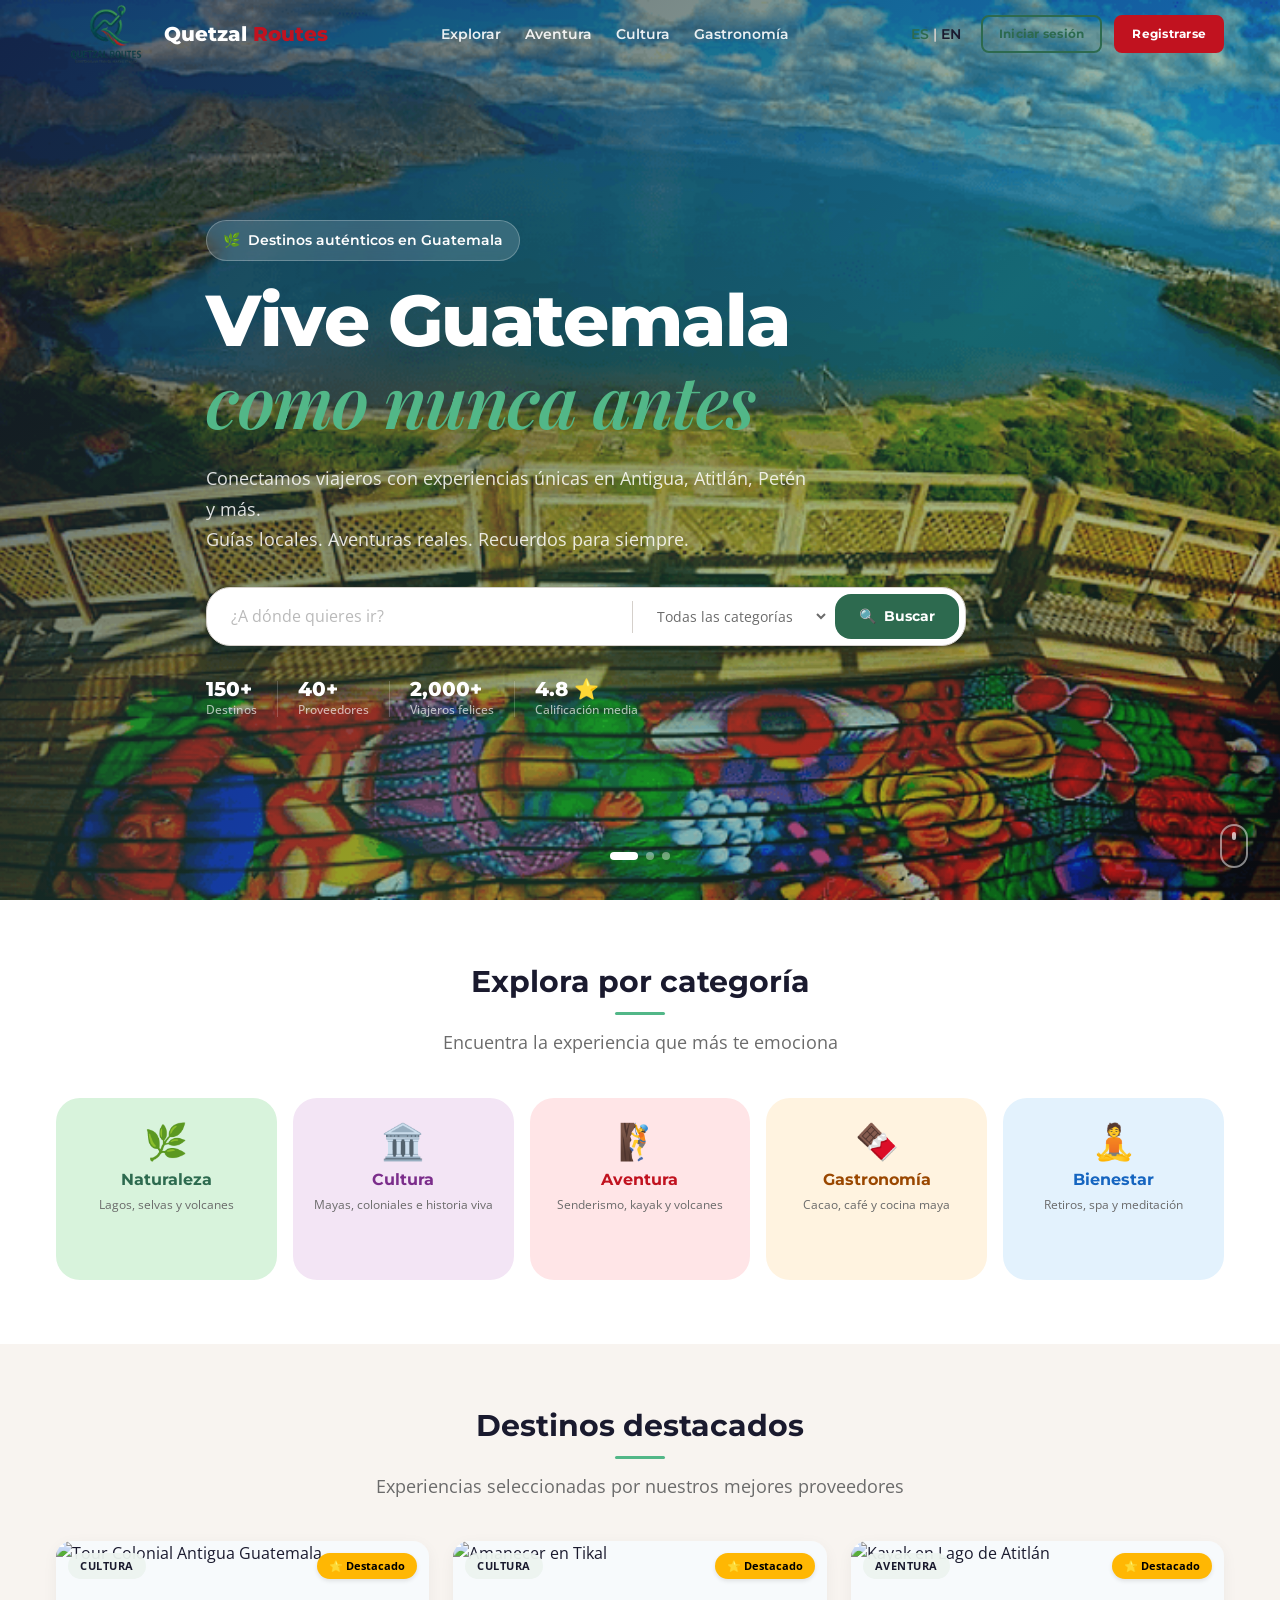
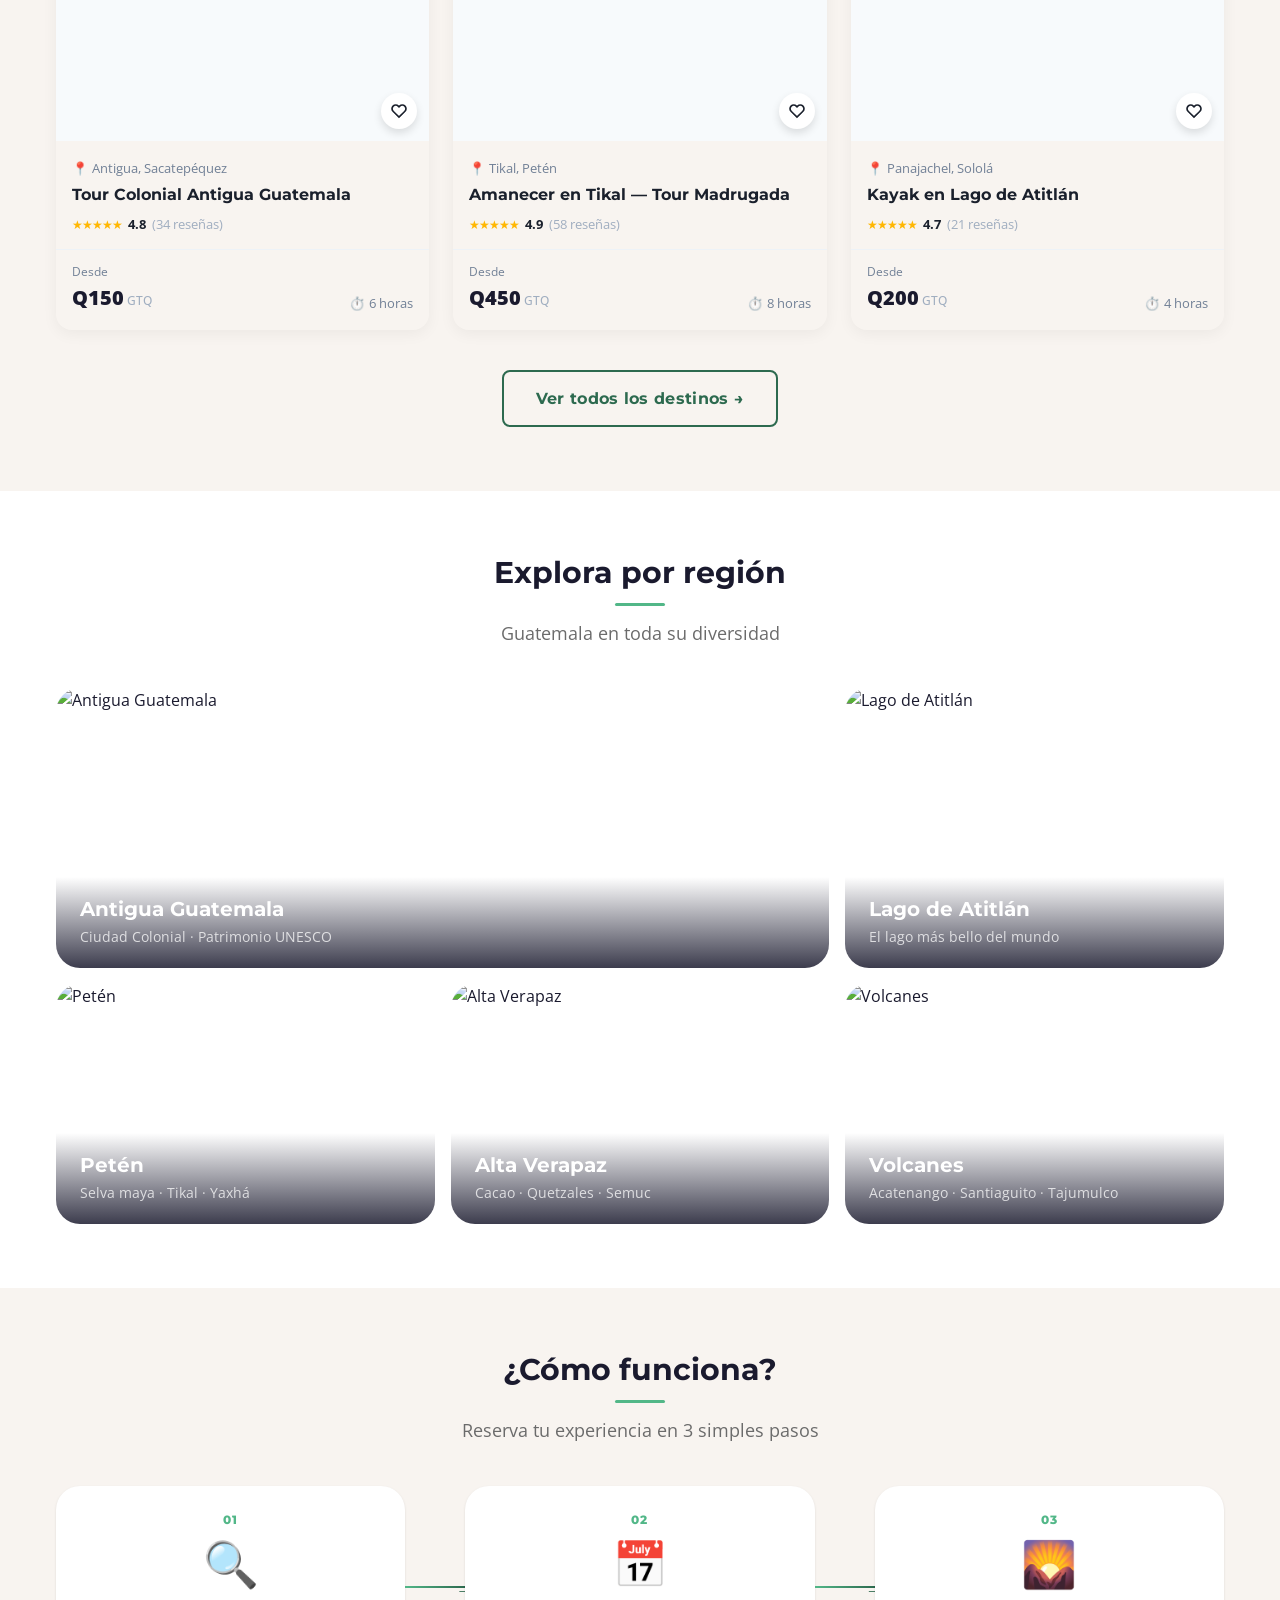
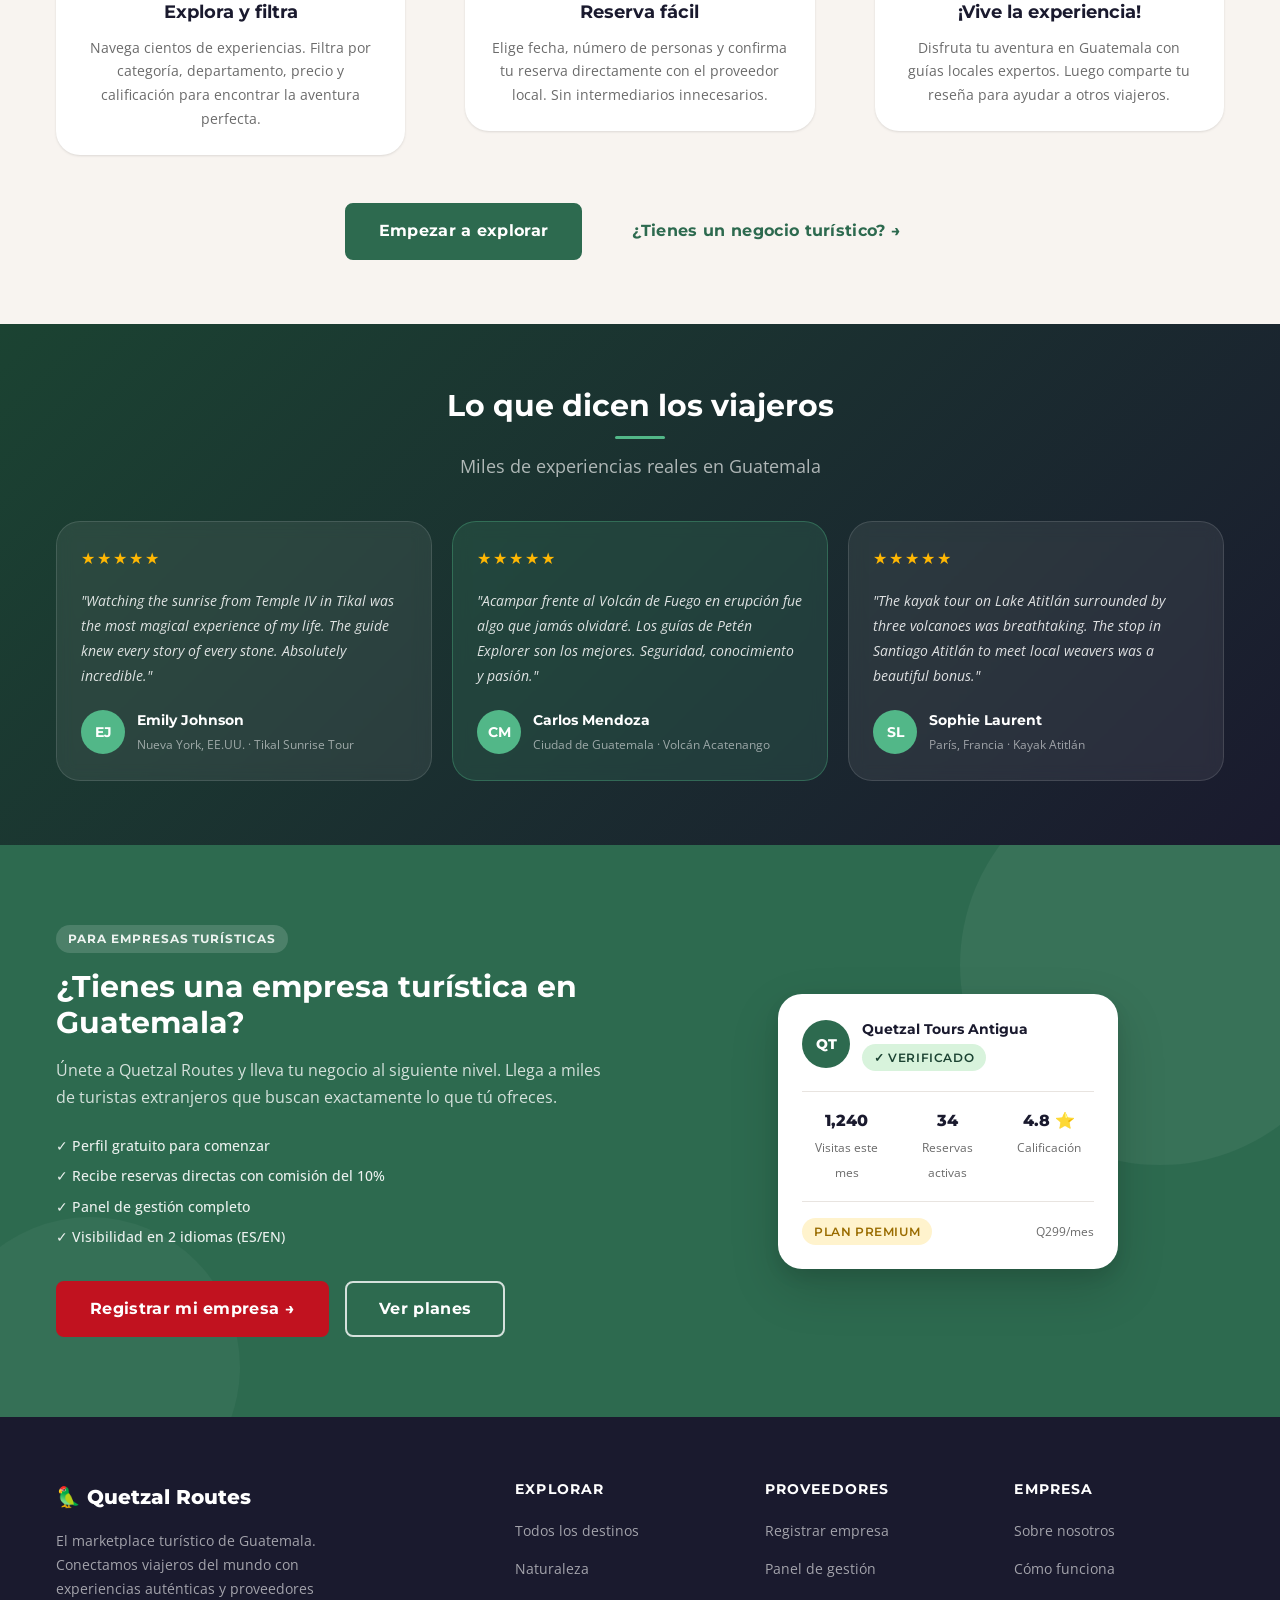
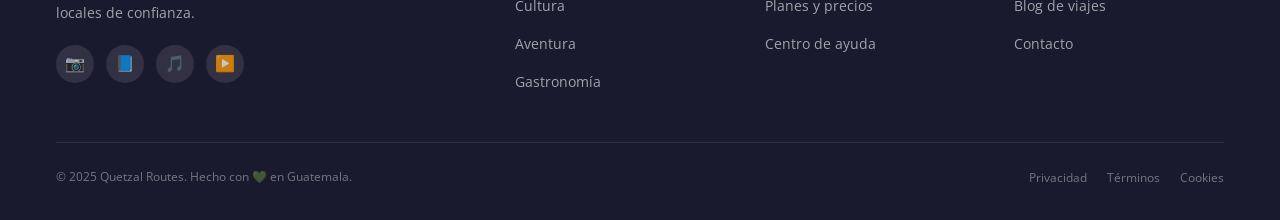
==== commit 0fe39b48: "Panel de proveedor puede crear lugares turisticos" ====
--- a/Fronted/html/index.html
+++ b/Fronted/html/index.html
@@ -227,100 +227,155 @@
       </div>
 
       <!-- Grid de cards — se llena dinámicamente con JS -->
+      <!-- Grid de cards — Estructura corregida con CSS compacto -->
       <div class="grid grid-3" id="featuredGrid">
 
         <!-- Card 1 -->
-        <article class="card" data-id="1">
+        <article class="card" data-id="1" style="cursor:pointer">
           <div class="card-image">
             <img
-              src="https://images.unsplash.com/photo-1558618666-fcd25c85cd64?w=600&q=80"
+              src="https://alacartatours.com/wp-content/uploads/2025/01/the-colonial-city-of-antigua-tour-2.jpg"
               alt="Tour Colonial Antigua Guatemala"
               loading="lazy"
             />
-            <span class="card-category">Cultura</span>
-            <span class="card-featured-badge">⭐ Destacado</span>
-            <button class="card-favorite" aria-label="Guardar favorito">♡</button>
-          </div>
+            <span class="card-category">CULTURA</span>
+            <span class="card-badge-featured">⭐ Destacado</span>
+            
+            <button class="card-favorite-floating card-favorite" aria-label="Guardar en favoritos">
+              <svg width="16" height="16" viewBox="0 0 24 24" fill="none" stroke="currentColor" stroke-width="2.5">
+                <path d="M20.84 4.61a5.5 5.5 0 0 0-7.78 0L12 5.67l-1.06-1.06a5.5 5.5 0 0 0-7.78 7.78l1.06 1.06L12 21.23l7.78-7.78 1.06-1.06a5.5 5.5 0 0 0 0-7.78z"/>
+              </svg>
+            </button>
+          </div>
+          
           <div class="card-body">
+            <!-- Quitamos el emoji estático del HTML para que actúe .card-location::before -->
             <p class="card-location">Antigua, Sacatepéquez</p>
+            
             <h3 class="card-title">Tour Colonial Antigua Guatemala</h3>
-            <div class="card-rating">
-              <span class="stars">★★★★★</span>
-              <span class="rating-score">4.8</span>
-              <span class="reviews-count">(34 reseñas)</span>
-            </div>
-          </div>
-          <div class="card-footer">
-            <div class="card-price">
-              <span class="price-label">Desde</span>
-              <span class="price-amount">Q150 <span class="price-currency">GTQ</span></span>
-            </div>
-            <span class="card-duration">6 horas</span>
+            
+            <div class="card-rating-container">
+              <div class="stars">★★★★★</div>
+              <span class="rating-val">4.8</span>
+              <span class="rating-count">(34 reseñas)</span>
+            </div>
+            
+            <div class="card-divider"></div>
+            
+            <div class="card-footer-layout">
+              <div class="price-section">
+                <span class="price-label">Desde</span>
+                <div class="price-amount-container">
+                  <span class="price-q">Q150</span>
+                  <span class="price-currency">GTQ</span>
+                </div>
+              </div>
+              
+              <div class="duration-section">
+                <span class="duration-icon">⏱️</span>
+                <span>6 horas</span>
+              </div>
+            </div>
           </div>
         </article>
 
         <!-- Card 2 -->
-        <article class="card" data-id="2">
+        <article class="card" data-id="2" style="cursor:pointer">
           <div class="card-image">
             <img
               src="https://images.unsplash.com/photo-1518638150340-f706e86654de?w=600&q=80"
               alt="Amanecer en Tikal"
               loading="lazy"
             />
-            <span class="card-category">Cultura</span>
-            <span class="card-featured-badge">⭐ Destacado</span>
-            <button class="card-favorite" aria-label="Guardar favorito">♡</button>
-          </div>
+            <span class="card-category">CULTURA</span>
+            <span class="card-badge-featured">⭐ Destacado</span>
+            
+            <button class="card-favorite-floating card-favorite" aria-label="Guardar en favoritos">
+              <svg width="16" height="16" viewBox="0 0 24 24" fill="none" stroke="currentColor" stroke-width="2.5">
+                <path d="M20.84 4.61a5.5 5.5 0 0 0-7.78 0L12 5.67l-1.06-1.06a5.5 5.5 0 0 0-7.78 7.78l1.06 1.06L12 21.23l7.78-7.78 1.06-1.06a5.5 5.5 0 0 0 0-7.78z"/>
+              </svg>
+            </button>
+          </div>
+          
           <div class="card-body">
             <p class="card-location">Tikal, Petén</p>
+            
             <h3 class="card-title">Amanecer en Tikal — Tour Madrugada</h3>
-            <div class="card-rating">
-              <span class="stars">★★★★★</span>
-              <span class="rating-score">4.9</span>
-              <span class="reviews-count">(58 reseñas)</span>
-            </div>
-          </div>
-          <div class="card-footer">
-            <div class="card-price">
-              <span class="price-label">Desde</span>
-              <span class="price-amount">Q450 <span class="price-currency">GTQ</span></span>
-            </div>
-            <span class="card-duration">8 horas</span>
+            
+            <div class="card-rating-container">
+              <div class="stars">★★★★★</div>
+              <span class="rating-val">4.9</span>
+              <span class="rating-count">(58 reseñas)</span>
+            </div>
+            
+            <div class="card-divider"></div>
+            
+            <div class="card-footer-layout">
+              <div class="price-section">
+                <span class="price-label">Desde</span>
+                <div class="price-amount-container">
+                  <span class="price-q">Q450</span>
+                  <span class="price-currency">GTQ</span>
+                </div>
+              </div>
+              
+              <div class="duration-section">
+                <span class="duration-icon">⏱️</span>
+                <span>8 horas</span>
+              </div>
+            </div>
           </div>
         </article>
 
         <!-- Card 3 -->
-        <article class="card" data-id="3">
+        <article class="card" data-id="3" style="cursor:pointer">
           <div class="card-image">
             <img
               src="https://images.unsplash.com/photo-1506905925346-21bda4d32df4?w=600&q=80"
               alt="Kayak en Lago de Atitlán"
               loading="lazy"
             />
-            <span class="card-category">Aventura</span>
-            <span class="card-featured-badge">⭐ Destacado</span>
-            <button class="card-favorite" aria-label="Guardar favorito">♡</button>
-          </div>
+            <span class="card-category">AVENTURA</span>
+            <span class="card-badge-featured">⭐ Destacado</span>
+            
+            <button class="card-favorite-floating card-favorite" aria-label="Guardar en favoritos">
+              <svg width="16" height="16" viewBox="0 0 24 24" fill="none" stroke="currentColor" stroke-width="2.5">
+                <path d="M20.84 4.61a5.5 5.5 0 0 0-7.78 0L12 5.67l-1.06-1.06a5.5 5.5 0 0 0-7.78 7.78l1.06 1.06L12 21.23l7.78-7.78 1.06-1.06a5.5 5.5 0 0 0 0-7.78z"/>
+              </svg>
+            </button>
+          </div>
+          
           <div class="card-body">
             <p class="card-location">Panajachel, Sololá</p>
+            
             <h3 class="card-title">Kayak en Lago de Atitlán</h3>
-            <div class="card-rating">
-              <span class="stars">★★★★★</span>
-              <span class="rating-score">4.7</span>
-              <span class="reviews-count">(21 reseñas)</span>
-            </div>
-          </div>
-          <div class="card-footer">
-            <div class="card-price">
-              <span class="price-label">Desde</span>
-              <span class="price-amount">Q200 <span class="price-currency">GTQ</span></span>
-            </div>
-            <span class="card-duration">4 horas</span>
+            
+            <div class="card-rating-container">
+              <div class="stars">★★★★★</div>
+              <span class="rating-val">4.7</span>
+              <span class="rating-count">(21 reseñas)</span>
+            </div>
+            
+            <div class="card-divider"></div>
+            
+            <div class="card-footer-layout">
+              <div class="price-section">
+                <span class="price-label">Desde</span>
+                <div class="price-amount-container">
+                  <span class="price-q">Q200</span>
+                  <span class="price-currency">GTQ</span>
+                </div>
+              </div>
+              
+              <div class="duration-section">
+                <span class="duration-icon">⏱️</span>
+                <span>4 horas</span>
+              </div>
+            </div>
           </div>
         </article>
 
       </div>
-
       <div class="featured-cta">
         <a href="explore.html" class="btn btn-outline btn-lg" data-i18n="featured.cta">
           Ver todos los destinos →
@@ -343,7 +398,7 @@
       <div class="departments-grid">
 
         <a href="explore.html?dept=Antigua" class="dept-card dept-card-lg">
-          <img src="https://images.unsplash.com/photo-1547558902-c0e053aca5b6?w=800&q=80" alt="Antigua Guatemala" loading="lazy" />
+          <img src="https://alacartatours.com/wp-content/uploads/2025/01/the-colonial-city-of-antigua-tour-2.jpg" alt="Antigua Guatemala" loading="lazy" />
           <div class="dept-card-overlay">
             <h3>Antigua Guatemala</h3>
             <p>Ciudad Colonial · Patrimonio UNESCO</p>
@@ -680,7 +735,7 @@
         }
 
         navbarActions.insertAdjacentHTML('beforeend', `
-          <a href="${dashboardLink}" class="btn btn-outline btn-sm">
+          <a href="profile.html" class="btn btn-outline btn-sm">
             👤 ${user.email}
           </a>
 
@@ -799,14 +854,21 @@
     });
 
     /* ----------------------------------------------------------
-       CARDS — favoritos (UI demo, sin backend aún)
+       CARDS — favoritos (UI demo compacta)
     ---------------------------------------------------------- */
     document.querySelectorAll('.card-favorite').forEach(btn => {
       btn.addEventListener('click', (e) => {
         e.preventDefault();
         e.stopPropagation();
+        
         const isActive = btn.classList.toggle('active');
-        btn.textContent = isActive ? '♥' : '♡';
+        if (isActive) {
+          btn.style.background = 'var(--primary-color)';
+          btn.style.color = '#ffffff';
+        } else {
+          btn.style.background = '#ffffff';
+          btn.style.color = '#1a202c';
+        }
       });
     });
 
--- a/Fronted/css/components.css
+++ b/Fronted/css/components.css
@@ -361,235 +361,242 @@
 /* ------------------------------------------------------------
    3. CARDS DE DESTINOS
    ------------------------------------------------------------ */
+/* ==========================================================================
+   TARJETAS DE DESTINO (CARDS) - OPTIMIZADO COMPACTO
+   ========================================================================== */
 .card {
-  background: var(--bg-tarjeta);
-  border-radius: var(--radius-lg);
+  background: var(--card-background);
+  border-radius: 16px; /* Bordes más sutiles y modernos */
   overflow: hidden;
-  box-shadow: var(--shadow-sm);
-  transition: transform var(--transition-base),
-              box-shadow var(--transition-base);
+  box-shadow: 0 4px 15px rgba(0, 0, 0, 0.05);
+  transition: transform 0.3s ease, box-shadow 0.3s ease;
   display: flex;
   flex-direction: column;
+  position: relative;
+  box-sizing: border-box;
 }
 
 .card:hover {
-  transform: translateY(-6px);
-  box-shadow: var(--shadow-lg);
-}
-
-/* Imagen de la card */
+  transform: translateY(-5px);
+  box-shadow: 0 8px 25px rgba(0, 0, 0, 0.1);
+}
+
+/* Contenedor de Imagen */
 .card-image {
   position: relative;
   width: 100%;
-  aspect-ratio: 4 / 3;
+  height: 200px; /* Altura controlada */
   overflow: hidden;
+  background-color: #f7fafc;
 }
 
 .card-image img {
   width: 100%;
   height: 100%;
   object-fit: cover;
-  transition: transform var(--transition-slow);
-}
-
-.card:hover .card-image img {
-  transform: scale(1.06);
-}
-
-/* Badge de categoría sobre la imagen */
+  transition: transform 0.5s ease;
+}
+
+.card:hover class-image img {
+  transform: scale(1.05);
+}
+
+.card-image-placeholder {
+  width: 100%;
+  height: 100%;
+  display: flex;
+  align-items: center;
+  justify-content: center;
+  font-size: 2rem;
+  background: #edf2f7;
+}
+
+/* BADGES SOBRE LA IMAGEN */
+/* Izquierdo: Categoría */
 .card-category {
   position: absolute;
-  top: var(--space-3);
-  left: var(--space-3);
-  background: rgba(255,255,255,0.92);
-  backdrop-filter: blur(4px);
-  color: var(--verde-oscuro);
-  font-family: var(--font-titulo);
-  font-size: var(--text-xs);
+  top: 12px;
+  left: 12px;
+  background: rgba(237, 244, 240, 0.95);
+  color: var(--primary-color);
+  padding: 4px 12px;
+  border-radius: 20px;
   font-weight: 700;
-  padding: 4px 10px;
-  border-radius: var(--radius-full);
-  text-transform: uppercase;
-  letter-spacing: 0.06em;
-}
-
-/* Badge "Destacado" */
-.card-featured-badge {
+  font-size: 11px;
+  letter-spacing: 0.5px;
+  z-index: 2;
+}
+
+/* Derecho: Destacado */
+.card-badge-featured {
   position: absolute;
-  top: var(--space-3);
-  right: var(--space-3);
-  background: var(--dorado);
-  color: var(--negro-suave);
-  font-family: var(--font-titulo);
-  font-size: var(--text-xs);
+  top: 12px;
+  right: 12px;
+  background: #ffb703;
+  color: #000000;
+  padding: 4px 12px;
+  border-radius: 20px;
   font-weight: 700;
-  padding: 4px 10px;
-  border-radius: var(--radius-full);
-}
-
-/* Botón de favorito */
-.card-favorite {
+  font-size: 11px;
+  display: flex;
+  align-items: center;
+  gap: 4px;
+  box-shadow: 0 2px 4px rgba(0,0,0,0.1);
+  z-index: 2;
+}
+
+/* CORAZÓN FLOTANTE (Compacto y estilizado) */
+.card-favorite-floating {
   position: absolute;
-  bottom: var(--space-3);
-  right: var(--space-3);
-  width: 36px;
+  bottom: 12px;
+  right: 12px;
+  width: 36px; /* Reducido para que no se vea gordo */
   height: 36px;
-  border-radius: var(--radius-full);
-  background: rgba(255,255,255,0.9);
+  border-radius: 50%;
+  background: #ffffff;
+  color: #1a202c;
   border: none;
+  display: flex;
+  align-items: center;
+  justify-content: center;
   cursor: pointer;
+  box-shadow: 0 4px 8px rgba(0,0,0,0.12);
+  transition: transform 0.2s ease, background 0.2s ease;
+  z-index: 2;
+  box-sizing: border-box;
+  padding: 0;
+}
+
+.card-favorite-floating fallback {
   display: flex;
   align-items: center;
   justify-content: center;
-  font-size: 1.1rem;
-  transition: transform var(--transition-fast),
-              background var(--transition-fast);
-}
-
-.card-favorite:hover {
-  transform: scale(1.15);
-  background: #FFFFFF;
-}
-
-.card-favorite.active {
-  color: var(--rojo-huipil);
-}
-
-/* Cuerpo de la card */
+}
+
+.card-favorite-floating:hover {
+  transform: scale(1.1);
+}
+
+.card-favorite-floating svg {
+  width: 16px; /* Icono fino y delicado */
+  height: 16px;
+  transition: stroke 0.2s ease;
+}
+
+/* CUERPO DE LA TARJETA (Reducción drástica de espacios) */
 .card-body {
-  padding: var(--space-4) var(--space-5);
-  flex: 1;
+  padding: 16px; /* Bajó de 25px a 16px para compactar */
   display: flex;
   flex-direction: column;
-  gap: var(--space-2);
-}
-
+  flex-grow: 1;
+  box-sizing: border-box;
+}
+
+/* Ubicación: Aquí se genera el pin único controlado por CSS */
 .card-location {
-  display: flex;
-  align-items: center;
-  gap: var(--space-1);
-  font-size: var(--text-xs);
-  color: var(--gris-texto);
+  font-size: 13px;
+  color: #718096;
+  margin: 0 0 6px 0;
+  display: flex;
+  align-items: center;
+}
+
+.card-location::before {
+  content: "📍";
+  margin-right: 4px;
+  font-size: 13px;
+}
+
+/* Título */
+.card-title {
+  font-size: 16px; /* Más pequeño y elegante */
+  font-weight: 700;
+  color: #1a202c;
+  margin: 0 0 8px 0;
+  line-height: 1.3;
+}
+
+/* Contenedor de Calificación */
+.card-rating-container {
+  display: flex;
+  align-items: center;
+  gap: 6px;
+  margin-bottom: 14px;
+}
+
+.card-rating-container .stars {
+  color: #ffb703;
+  font-size: 12px;
+  letter-spacing: -1px;
+}
+
+.card-rating-container .rating-val {
+  font-weight: 700;
+  color: #1a202c;
+  font-size: 13px;
+}
+
+.card-rating-container .rating-count {
+  color: #a0aec0;
+  font-size: 13px;
+}
+
+/* Divisor sutil */
+.card-divider {
+  height: 1px;
+  background: #edf2f7;
+  margin: 0 -16px 12px -16px; /* Rompe el padding lateral limpiamente */
+}
+
+/* FOOTER: PRECIO Y DURACIÓN */
+.card-footer-layout {
+  display: flex;
+  justify-content: space-between;
+  align-items: flex-end;
+  margin-top: auto; /* Empuja el footer siempre al fondo */
+}
+
+.price-section {
+  display: flex;
+  flex-direction: column;
+}
+
+.price-label {
+  font-size: 12px;
+  color: #718096;
+  margin-bottom: 1px;
+}
+
+.price-amount-container {
+  display: flex;
+  align-items: baseline;
+  gap: 3px;
+}
+
+.price-q {
+  font-size: 20px;
+  font-weight: 800;
+  color: var(--secondary-color) !important; /* Usa tu verde #1b4332 */
+}
+
+.price-currency {
+  font-size: 12px;
+  color: #a0aec0;
   font-weight: 500;
 }
 
-.card-location::before {
-  content: '📍';
-  font-size: 0.85rem;
-}
-
-.card-title {
-  font-family: var(--font-titulo);
-  font-size: var(--text-base);
-  font-weight: 700;
-  color: var(--negro-suave);
-  line-height: 1.3;
-  display: -webkit-box;
-  -webkit-line-clamp: 2;
-  -webkit-box-orient: vertical;
-  overflow: hidden;
-}
-
-/* Rating */
-.card-rating {
-  display: flex;
-  align-items: center;
-  gap: var(--space-2);
-  font-size: var(--text-sm);
-}
-
-.card-rating .stars {
-  color: var(--dorado);
-  font-size: 0.85rem;
-}
-
-.card-rating .rating-score {
-  font-weight: 700;
-  color: var(--negro-suave);
-  font-size: var(--text-sm);
-}
-
-.card-rating .reviews-count {
-  color: var(--gris-texto);
-  font-size: var(--text-xs);
-}
-
-/* Footer de la card */
-.card-footer {
-  padding: var(--space-3) var(--space-5) var(--space-4);
-  border-top: 1px solid var(--gris-claro);
-  display: flex;
-  align-items: center;
-  justify-content: space-between;
-}
-
-.card-price {
-  display: flex;
-  flex-direction: column;
-}
-
-.card-price .price-label {
-  font-size: var(--text-xs);
-  color: var(--gris-texto);
-}
-
-.card-price .price-amount {
-  font-family: var(--font-titulo);
-  font-size: var(--text-lg);
-  font-weight: 800;
-  color: var(--verde-quetzal);
-}
-
-.card-price .price-currency {
-  font-size: var(--text-xs);
-  color: var(--gris-texto);
-  font-weight: 500;
-}
-
-.card-duration {
+/* Duración */
+.duration-section {
   display: flex;
   align-items: center;
   gap: 4px;
-  font-size: var(--text-xs);
-  color: var(--gris-texto);
-}
-
-.card-duration::before {
-  content: '⏱';
-  font-size: 0.85rem;
-}
-
-
-/* ------------------------------------------------------------
-   4. CARD HORIZONTAL (para listas / resultados)
-   ------------------------------------------------------------ */
-.card-horizontal {
-  display: flex;
-  flex-direction: row;
-  border-radius: var(--radius-lg);
-  overflow: hidden;
-  background: var(--bg-tarjeta);
-  box-shadow: var(--shadow-sm);
-  transition: transform var(--transition-base),
-              box-shadow var(--transition-base);
-}
-
-.card-horizontal:hover {
-  transform: translateY(-3px);
-  box-shadow: var(--shadow-md);
-}
-
-.card-horizontal .card-image {
-  width: 220px;
-  min-width: 220px;
-  aspect-ratio: auto;
-  height: auto;
-}
-
-.card-horizontal .card-body {
-  padding: var(--space-5);
-}
-
+  color: #718096;
+  font-size: 13px;
+}
+
+.duration-icon {
+  font-size: 13px;
+}
 
 /* ------------------------------------------------------------
    5. FORMULARIOS
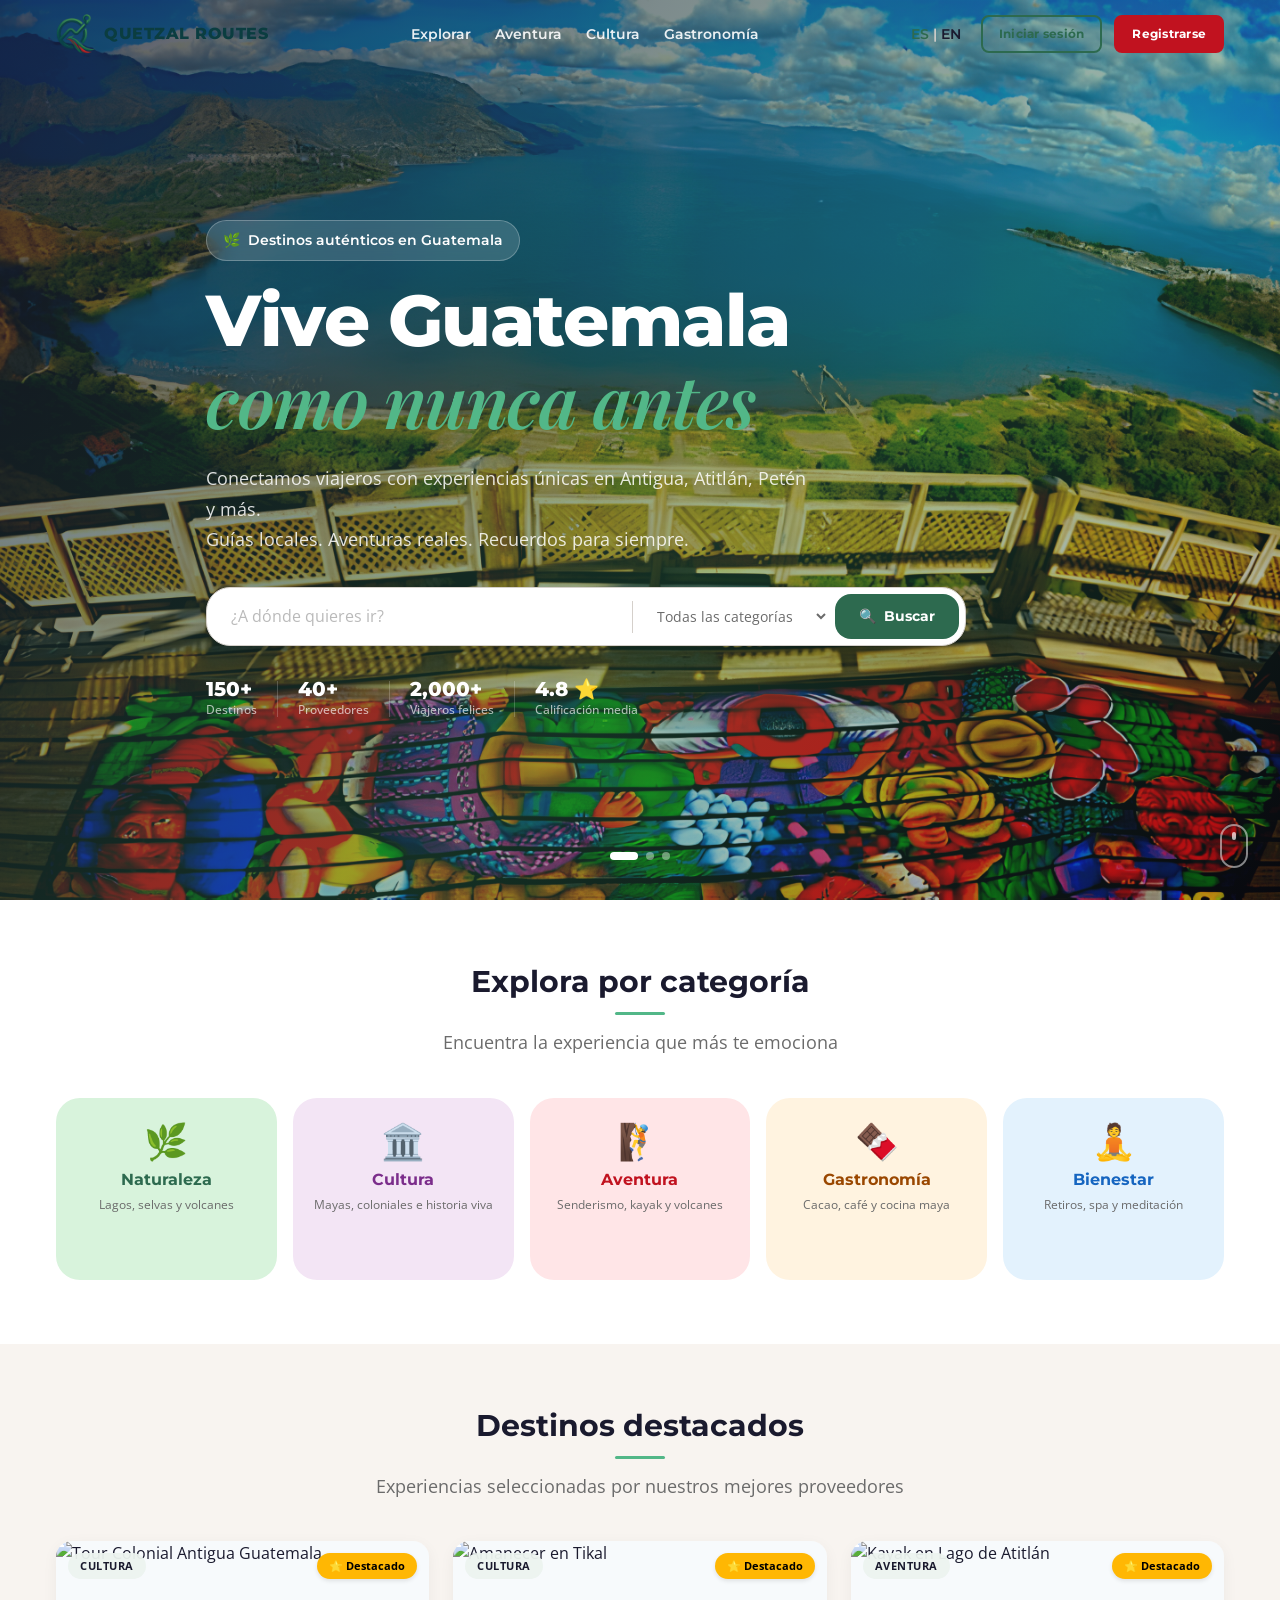
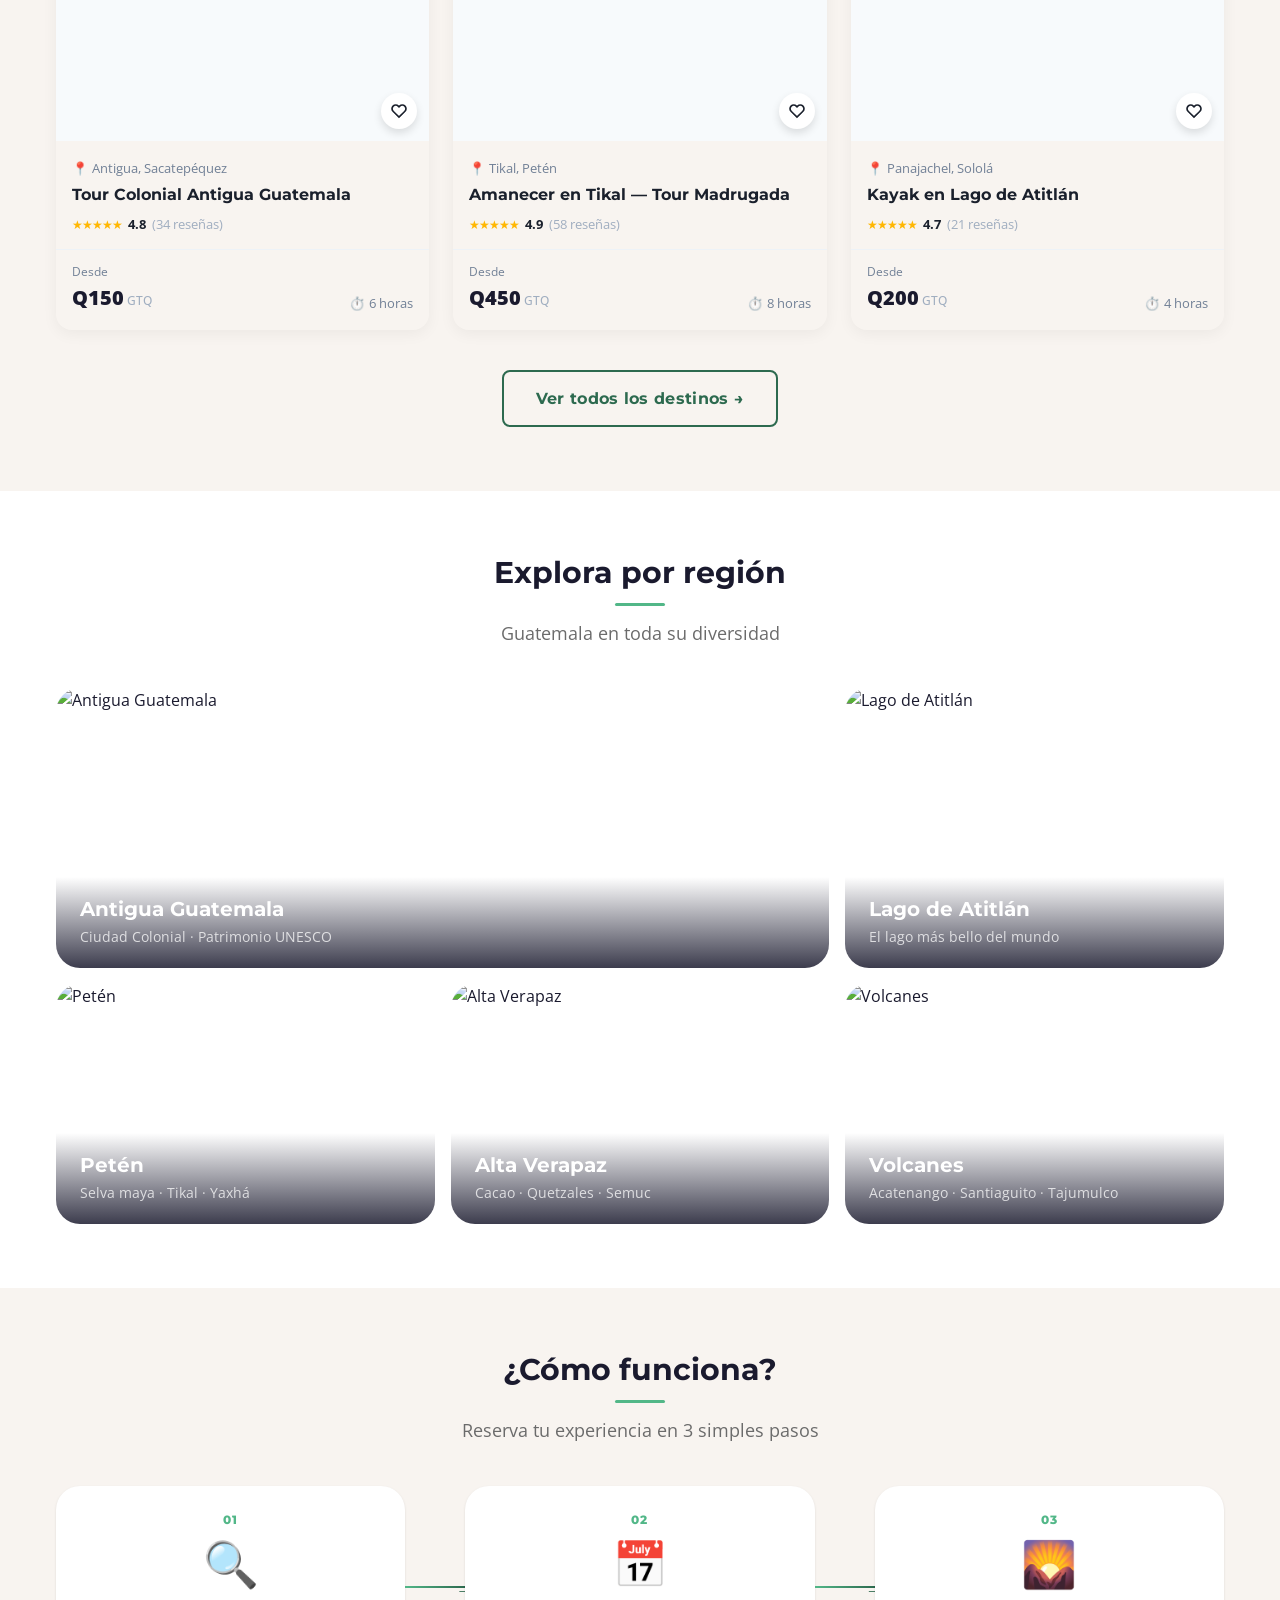
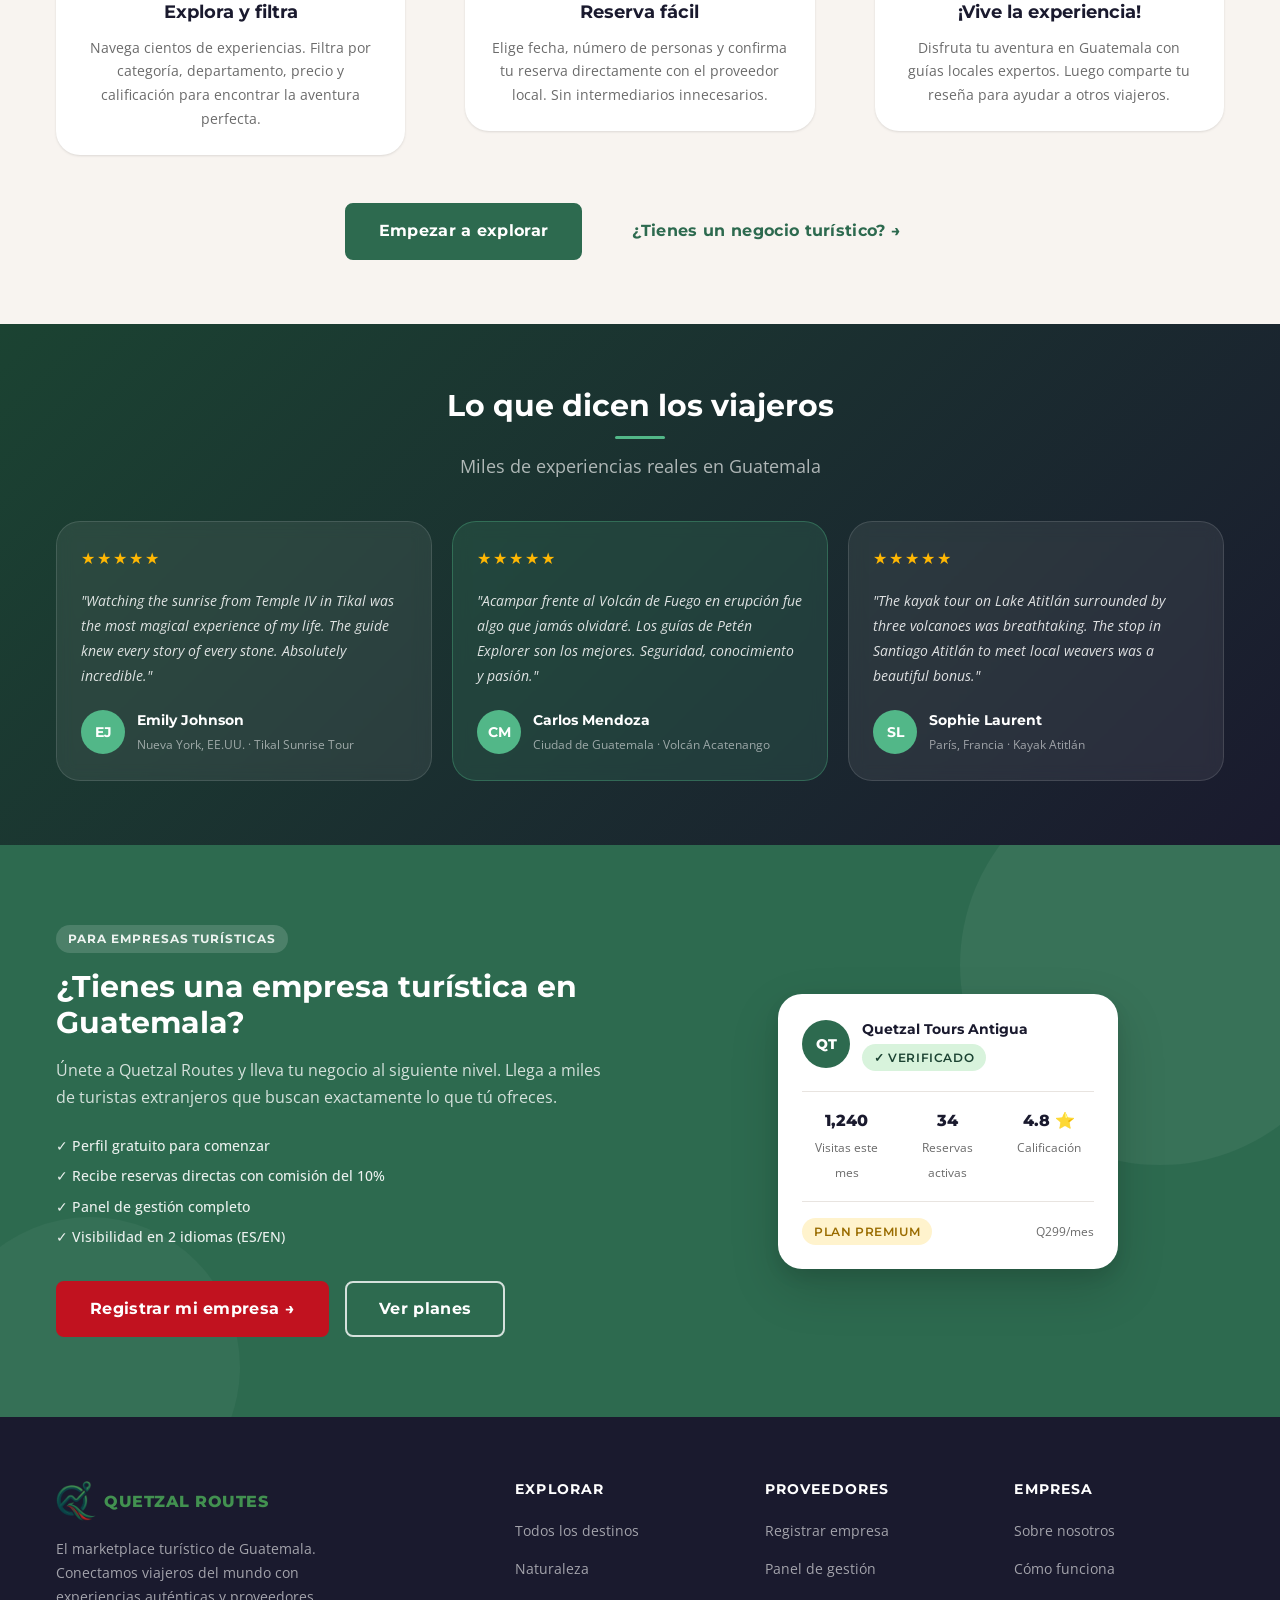
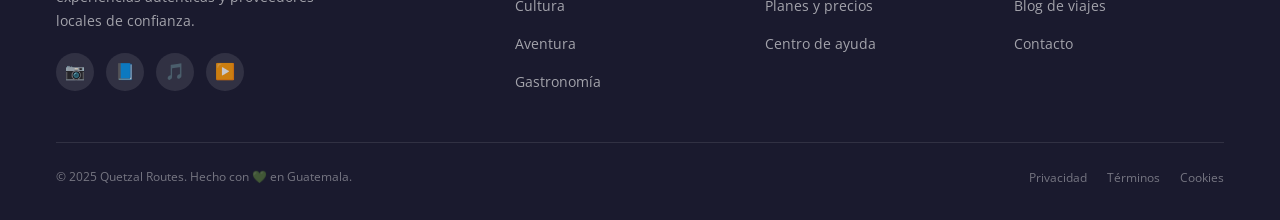
==== commit fd7bd145: "Explorer.html mejorado y corregido algunos bugs, logo mejorado" ====
--- a/Fronted/html/index.html
+++ b/Fronted/html/index.html
@@ -6,6 +6,8 @@
   <meta name="description" content="Quetzal Routes — Descubre Guatemala auténtica. Conectamos viajeros con experiencias únicas en Antigua, Atitlán, Petén y más." />
   <title>Quetzal Routes — Descubre Guatemala</title>
 
+  <link href="https://fonts.googleapis.com/css2?family=Montserrat:wght@800&display=swap" rel="stylesheet">
+
   <!-- CSS -->
   <link rel="stylesheet" href="../css/base.css" />
   <link rel="stylesheet" href="../css/components.css" />
@@ -18,12 +20,14 @@
   ============================================================ -->
   <nav class="navbar navbar-transparent" id="navbar">
     <div class="container">
-      <a href="index.html" class="navbar-logo">
-        <span class="logo-icon">
-        <img src="../assets/img/logo-quetzal-removebg-preview.png" alt="Logo Quetzal" height="100px" />
-      </span>
-      <span class="logo-text">Quetzal <span>Routes</span></span>
-
+      <a href="index.html" class="navbar-logo" style="text-decoration: none; display: flex; align-items: center; gap: 8px;">
+        <!-- Tu nuevo logo en PNG -->
+        <img src="../assets/img/logo1.png" alt="Logo Quetzal Routes" style="width: 40px; height: 40px; object-fit: contain;" />
+        
+        <!-- El texto con la nueva tipografía -->
+        <span class="logo-text" style="font-family: 'Montserrat', sans-serif; font-weight: 800; font-size: 16px; color: #0b3d40; text-transform: uppercase; letter-spacing: 0.5px;">
+          Quetzal Routes
+        </span>
       </a>
 
       <ul class="navbar-links">
@@ -39,13 +43,6 @@
           <a href="login.html">Iniciar sesión</a>
           <a href="register.html">Registrarse</a>
         </div>
-
-        <!-- Usuario -->
-        <div id="userButtons" style="display:none;">
-          <a id="profileBtn" href="#">Mi perfil</a>
-          <button id="logoutBtn">Cerrar sesión</button>
-        </div>
-        
         
         <button class="lang-toggle" id="langToggle" aria-label="Cambiar idioma">
           <span class="lang-active" id="langCurrent">ES</span>
@@ -231,7 +228,7 @@
       <div class="grid grid-3" id="featuredGrid">
 
         <!-- Card 1 -->
-        <article class="card" data-id="1" style="cursor:pointer">
+        <article class="card" data-id="101" style="cursor:pointer">
           <div class="card-image">
             <img
               src="https://alacartatours.com/wp-content/uploads/2025/01/the-colonial-city-of-antigua-tour-2.jpg"
@@ -280,7 +277,7 @@
         </article>
 
         <!-- Card 2 -->
-        <article class="card" data-id="2" style="cursor:pointer">
+        <article class="card" data-id="102" style="cursor:pointer">
           <div class="card-image">
             <img
               src="https://images.unsplash.com/photo-1518638150340-f706e86654de?w=600&q=80"
@@ -328,10 +325,10 @@
         </article>
 
         <!-- Card 3 -->
-        <article class="card" data-id="3" style="cursor:pointer">
+        <article class="card" data-id="103" style="cursor:pointer">
           <div class="card-image">
             <img
-              src="https://images.unsplash.com/photo-1506905925346-21bda4d32df4?w=600&q=80"
+              src="https://www.civitatis.com/f/guatemala/antigua-guatemala/galeria/big/lago-atitlan-vistas-volcanes.jpg"
               alt="Kayak en Lago de Atitlán"
               loading="lazy"
             />
@@ -406,7 +403,7 @@
         </a>
 
         <a href="explore.html?dept=Atitlan" class="dept-card">
-          <img src="https://images.unsplash.com/photo-1506905925346-21bda4d32df4?w=600&q=80" alt="Lago de Atitlán" loading="lazy" />
+          <img src="https://www.civitatis.com/f/guatemala/antigua-guatemala/galeria/big/lago-atitlan-vistas-volcanes.jpg" alt="Lago de Atitlán" loading="lazy" />
           <div class="dept-card-overlay">
             <h3>Lago de Atitlán</h3>
             <p>El lago más bello del mundo</p>
@@ -422,7 +419,7 @@
         </a>
 
         <a href="explore.html?dept=Verapaz" class="dept-card">
-          <img src="https://images.unsplash.com/photo-1511381939415-e44015466834?w=600&q=80" alt="Alta Verapaz" loading="lazy" />
+          <img src="https://dynamic-media-cdn.tripadvisor.com/media/photo-o/0a/35/07/33/img-20160201-121933-largejpg.jpg?w=1200&h=700&s=1" alt="Alta Verapaz" loading="lazy" />
           <div class="dept-card-overlay">
             <h3>Alta Verapaz</h3>
             <p>Cacao · Quetzales · Semuc</p>
@@ -628,7 +625,15 @@
 
         <!-- Columna 1 — Marca -->
         <div class="footer-brand">
-          <a href="index.html" class="footer-logo">🦜 Quetzal Routes</a>
+          <a href="index.html" class="footer-logo" style="text-decoration: none; display: flex; align-items: center; gap: 8px;">
+            <!-- Tu nuevo logo en PNG -->
+            <img src="../assets/img/logo1.png" alt="Logo Quetzal Routes" style="width: 40px; height: 40px; object-fit: contain;" />
+            
+            <!-- El texto con la nueva tipografía -->
+            <span class="logo-text" style="font-family: 'Montserrat', sans-serif; font-weight: 800; font-size: 16px; color: #429150; text-transform: uppercase; letter-spacing: 0.5px;">
+              Quetzal Routes
+            </span>
+          </a>
           <p>El marketplace turístico de Guatemala. Conectamos viajeros del mundo con experiencias auténticas y proveedores locales de confianza.</p>
           <div class="footer-social">
             <a href="#" aria-label="Instagram">📷</a>
@@ -745,9 +750,10 @@
         `);
 
         // Logout
+        // Logout normal (escritorio)
         document.getElementById('logoutBtn').addEventListener('click', () => {
           localStorage.removeItem('qr_user');
-          window.location.reload();
+          window.location.href = 'login.html'; // Redirección idéntica a explore.html
         });
 
         const mobileMenu = document.getElementById('mobileMenu');
@@ -759,7 +765,6 @@
               Cerrar sesión
             </button>
           `;
-
           // Eliminar links viejos
           mobileMenu.querySelectorAll('a[href="login.html"], a[href="register.html"]')
             .forEach(el => el.remove());
@@ -767,7 +772,7 @@
           // Logout móvil
           document.getElementById('mobileLogoutBtn')?.addEventListener('click', () => {
             localStorage.removeItem('qr_user');
-            window.location.reload();
+            window.location.href = 'login.html'; // Redirección idéntica a explore.html
           });
         }
       }
@@ -810,9 +815,11 @@
        HERO — slideshow de fondo
     ---------------------------------------------------------- */
     const heroImages = [
-      'https://images.unsplash.com/photo-1558618666-fcd25c85cd64?w=1600&q=80',
-      'https://images.unsplash.com/photo-1506905925346-21bda4d32df4?w=1600&q=80',
+      'https://wallpapers.com/images/hd/sun-and-shadows-tikal-nneykzomijis20rz.jpg',
+      'https://wallpapercat.com/w/full/9/1/1/622088-1920x1080-desktop-full-hd-guatemala-wallpaper-photo.jpg',
       'https://images.unsplash.com/photo-1518638150340-f706e86654de?w=1600&q=80',
+      'https://images.pexels.com/photos/335887/pexels-photo-335887.jpeg?_gl=1*1rx16kr*_ga*MTgxMjI5ODMyNS4xNzc5OTI2MDk3*_ga_8JE65Q40S6*czE3Nzk5OTQyNTIkbzQkZzEkdDE3Nzk5OTQ2NDMkajQ4JGwwJGgw',
+      'https://wallpapercat.com/w/full/0/3/2/1565259-1920x1080-desktop-full-hd-guatemala-city-wallpaper.jpg',
     ];
     let currentSlide = 0;
     const heroBgImg   = document.getElementById('heroBgImg');
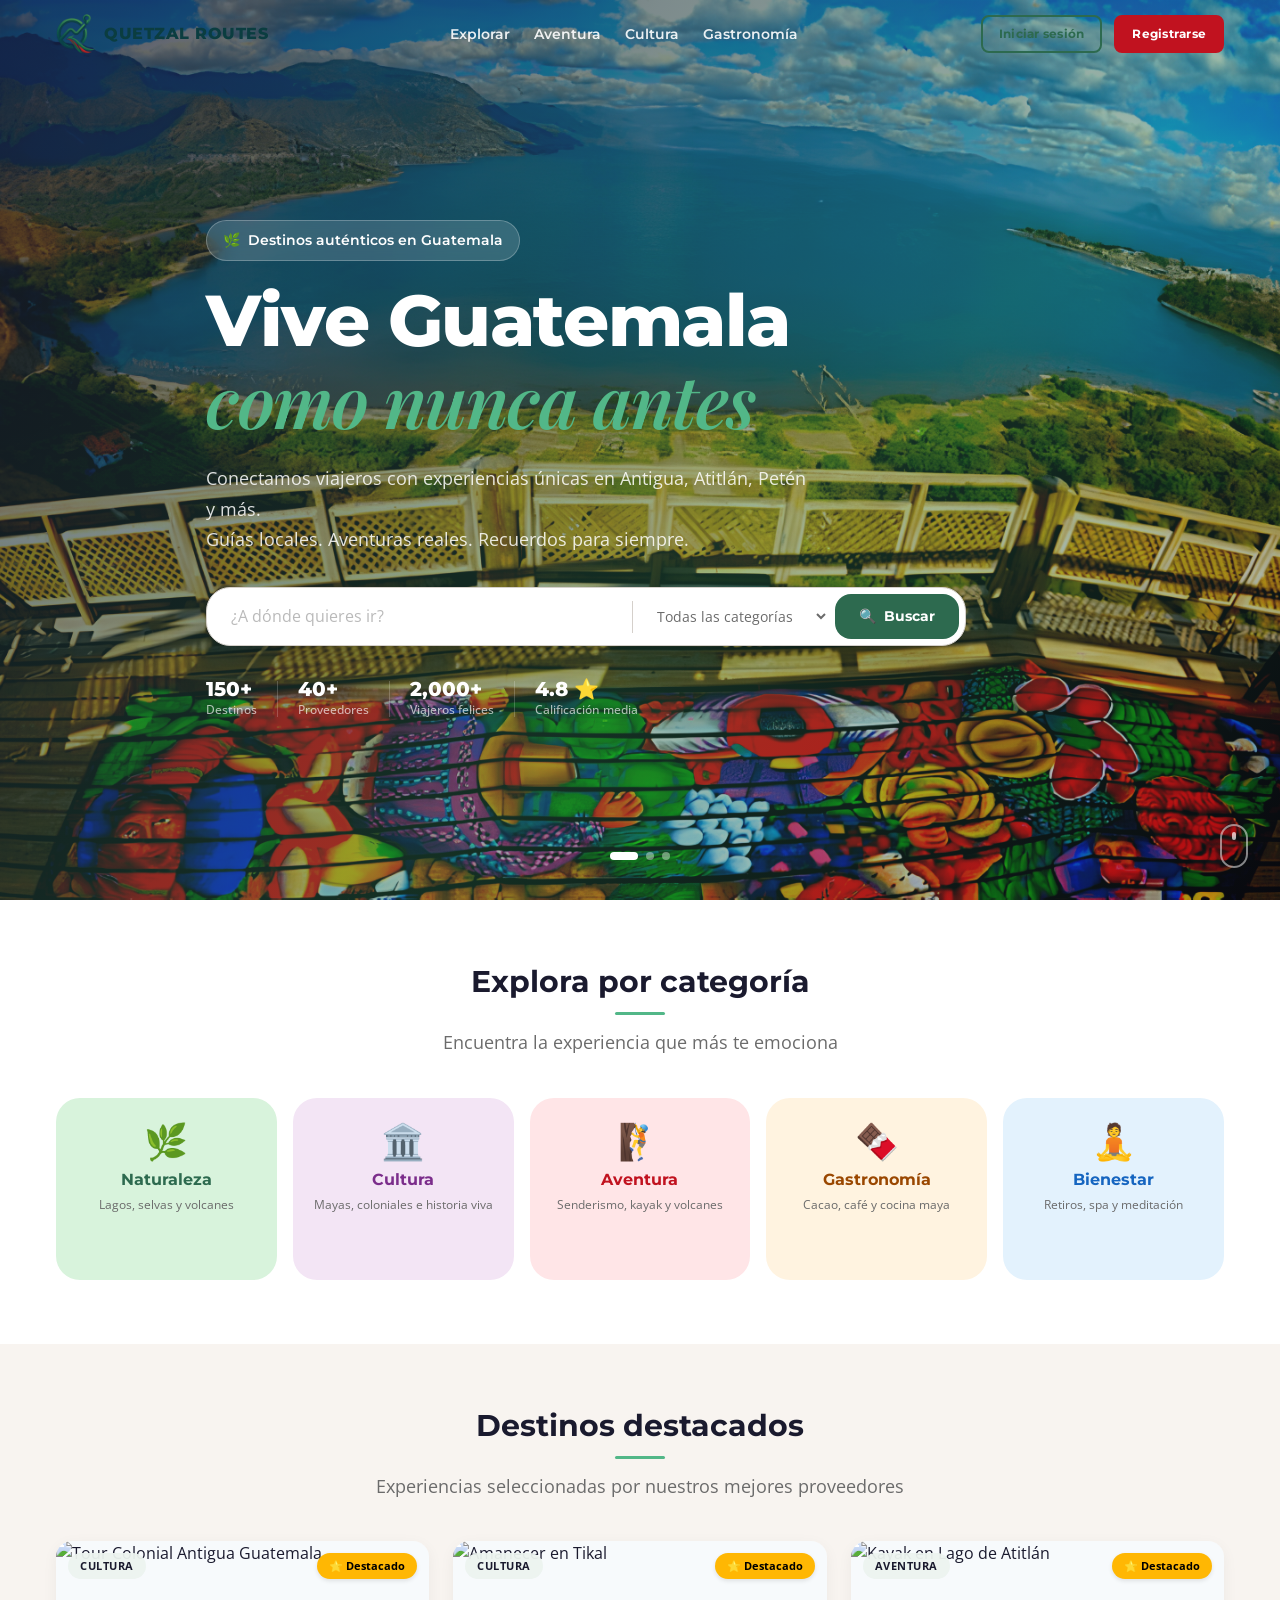
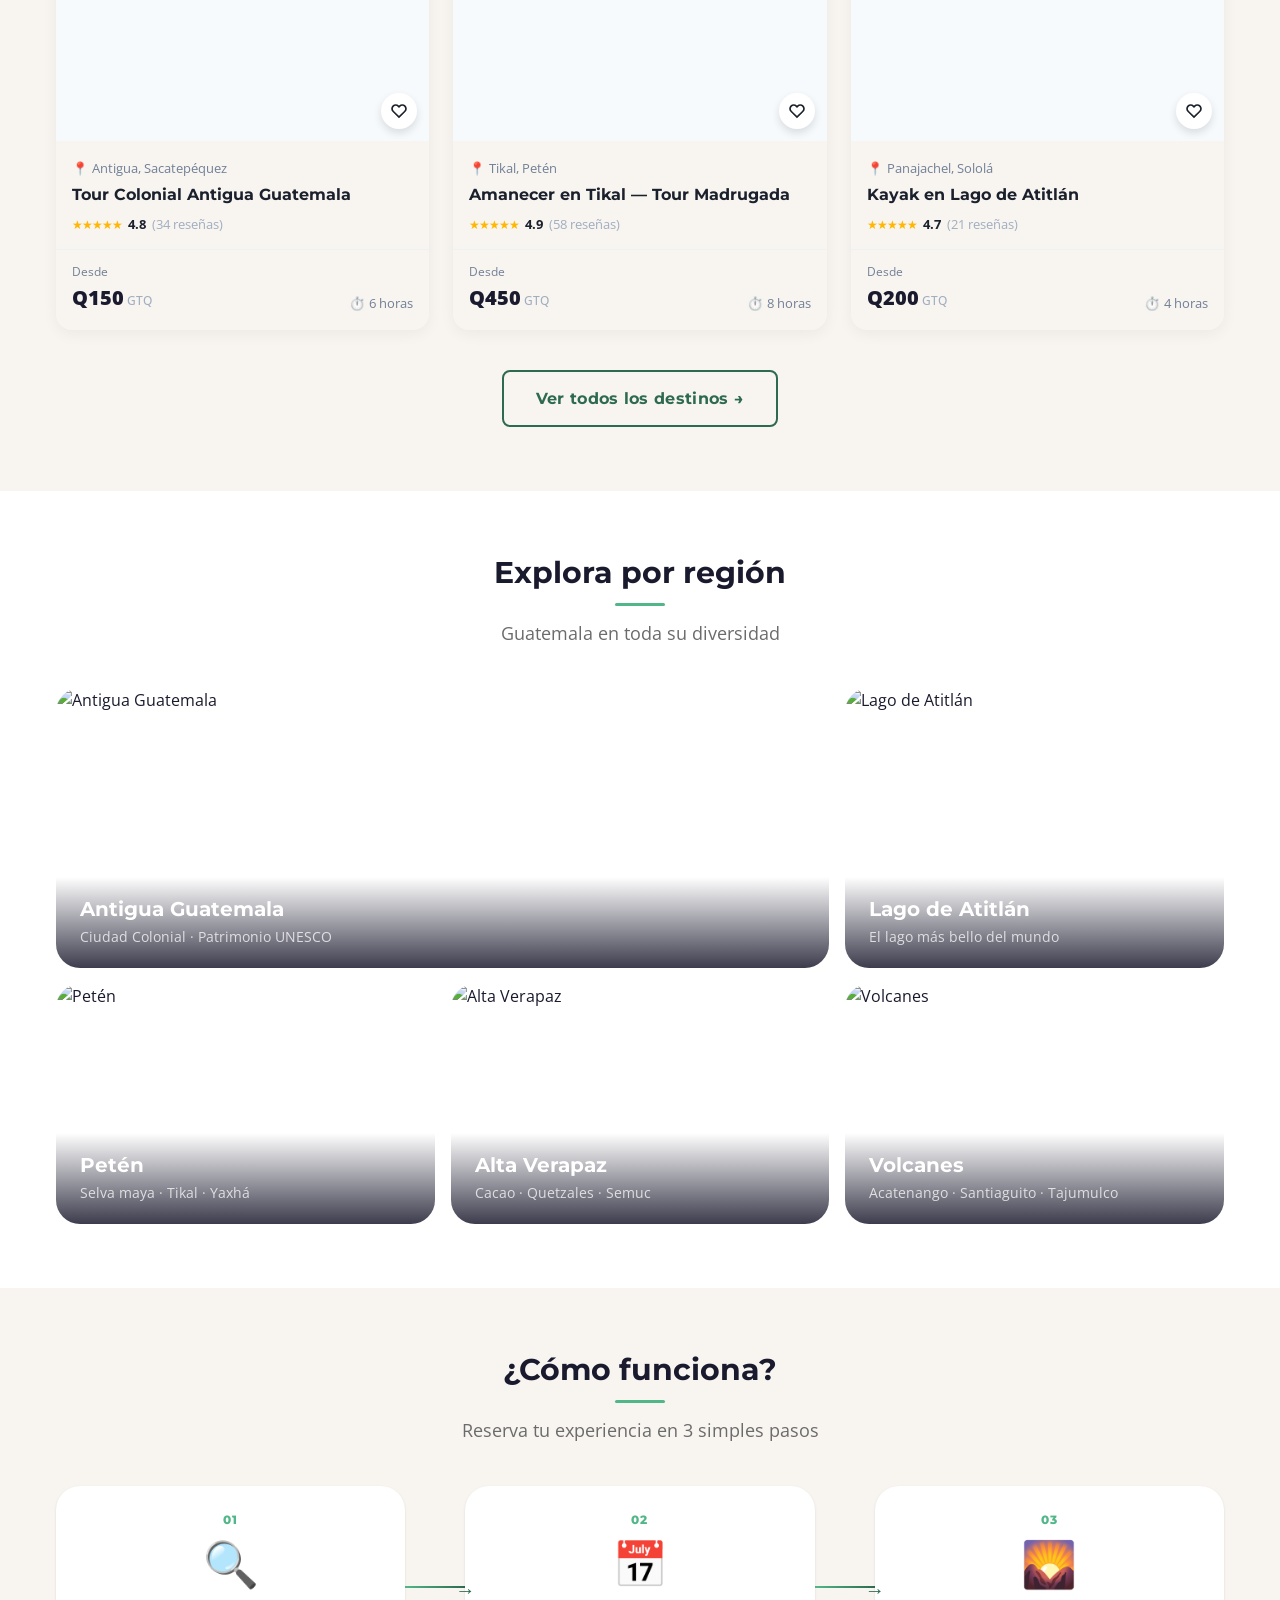
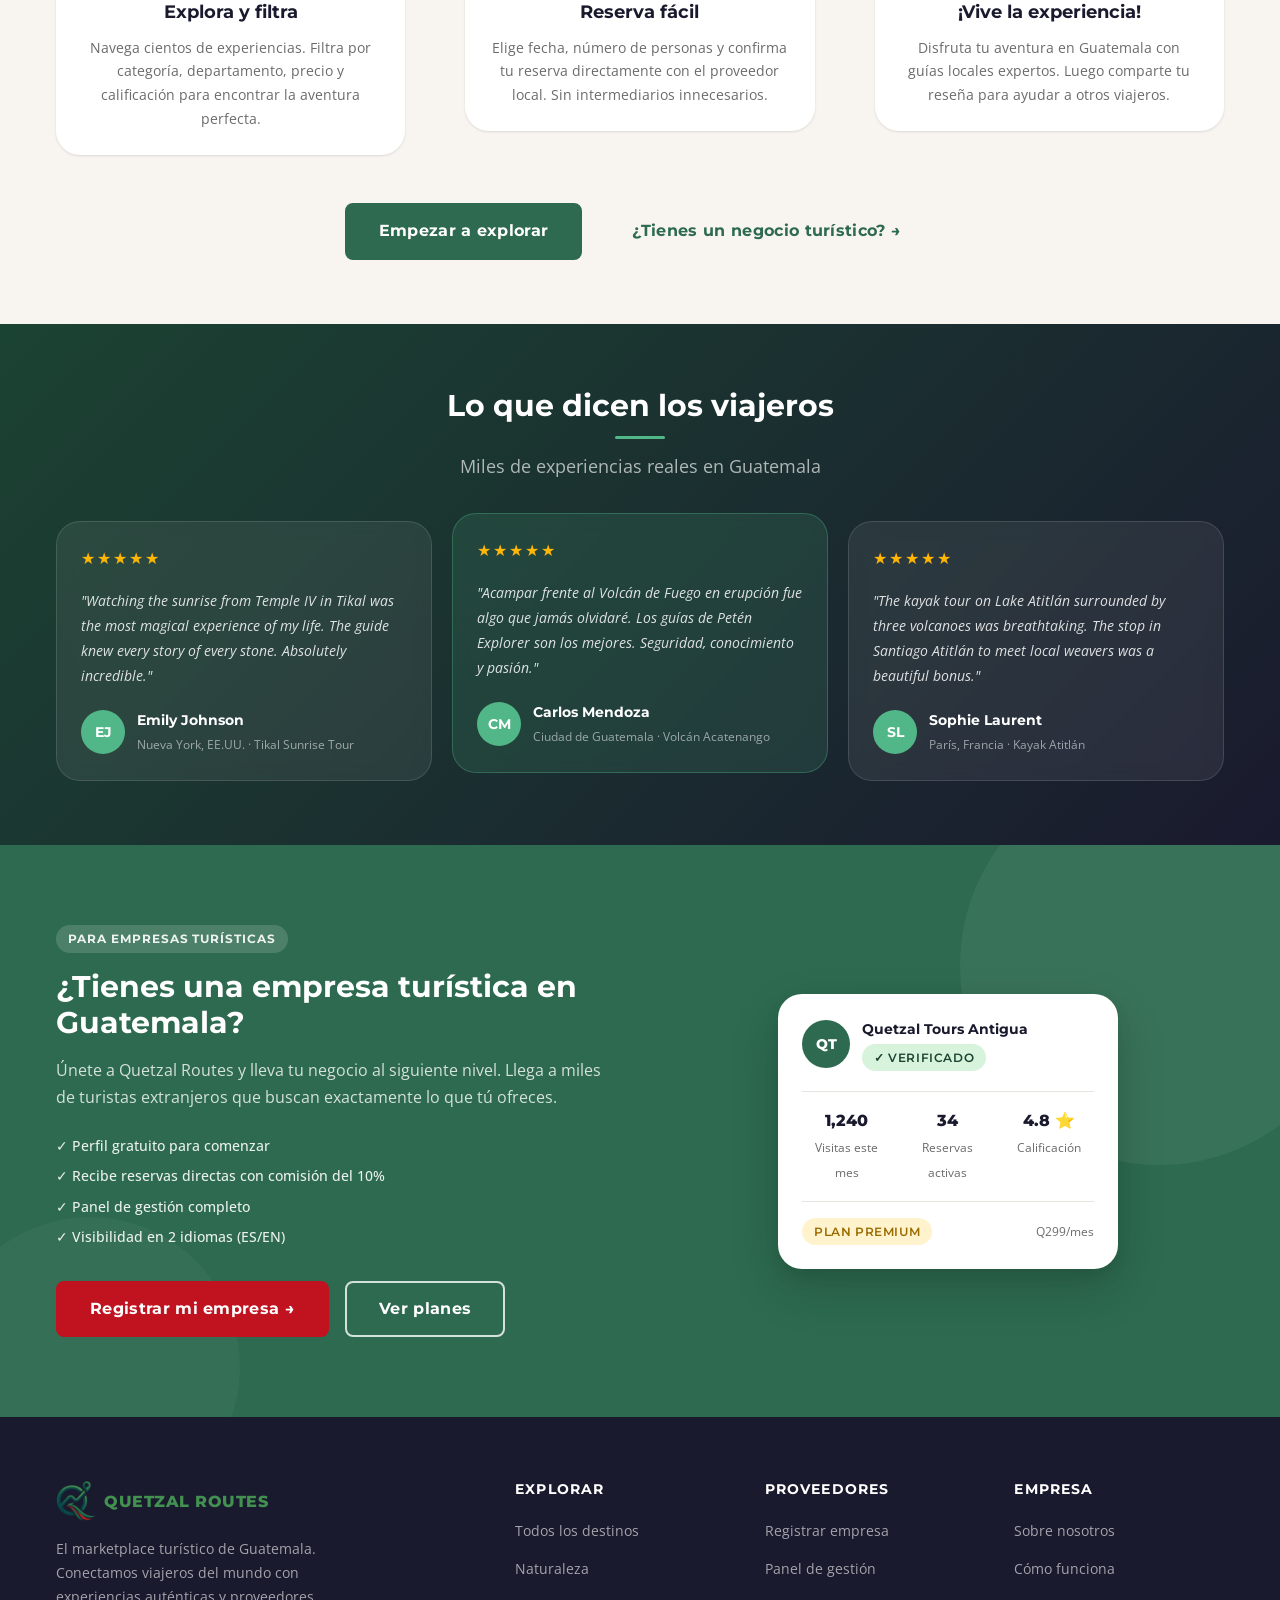
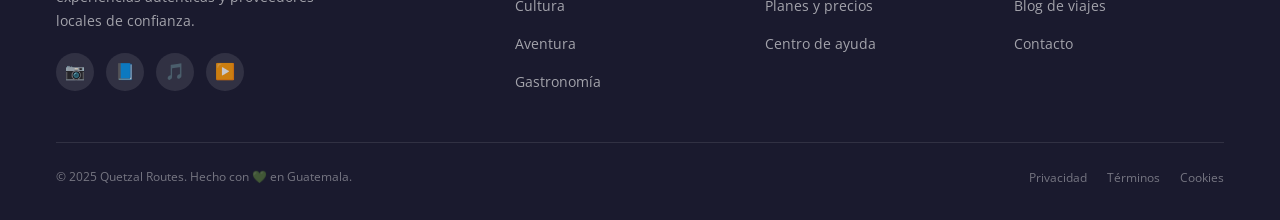
==== commit 6281c95d: "Se arreglo bug importante con explore.html de nuevo" ====
--- a/Fronted/html/index.html
+++ b/Fronted/html/index.html
@@ -44,11 +44,6 @@
           <a href="register.html">Registrarse</a>
         </div>
         
-        <button class="lang-toggle" id="langToggle" aria-label="Cambiar idioma">
-          <span class="lang-active" id="langCurrent">ES</span>
-          <span style="color:var(--gris-borde)">|</span>
-          <span id="langOther">EN</span>
-        </button>
         <a href="login.html" class="btn btn-outline btn-sm" id="navLoginBtn" style="display:none;">Iniciar sesión</a>
         <a href="register.html" class="btn btn-accent btn-sm" id="navRegisterBtn" style="display:none;">Registrarse</a>
       </div>
@@ -741,7 +736,7 @@
 
         navbarActions.insertAdjacentHTML('beforeend', `
           <a href="profile.html" class="btn btn-outline btn-sm">
-            👤 ${user.email}
+            👤 ${user.name}
           </a>
 
           <button class="btn btn-accent btn-sm" id="logoutBtn">
@@ -760,7 +755,7 @@
 
         if (mobileMenu) {
           mobileMenu.innerHTML += `
-            <a href="${dashboardLink}">👤 ${user.email}</a>
+            <a href="${dashboardLink}">👤 ${user.name}</a>
             <button class="btn btn-accent btn-sm btn-block" id="mobileLogoutBtn">
               Cerrar sesión
             </button>
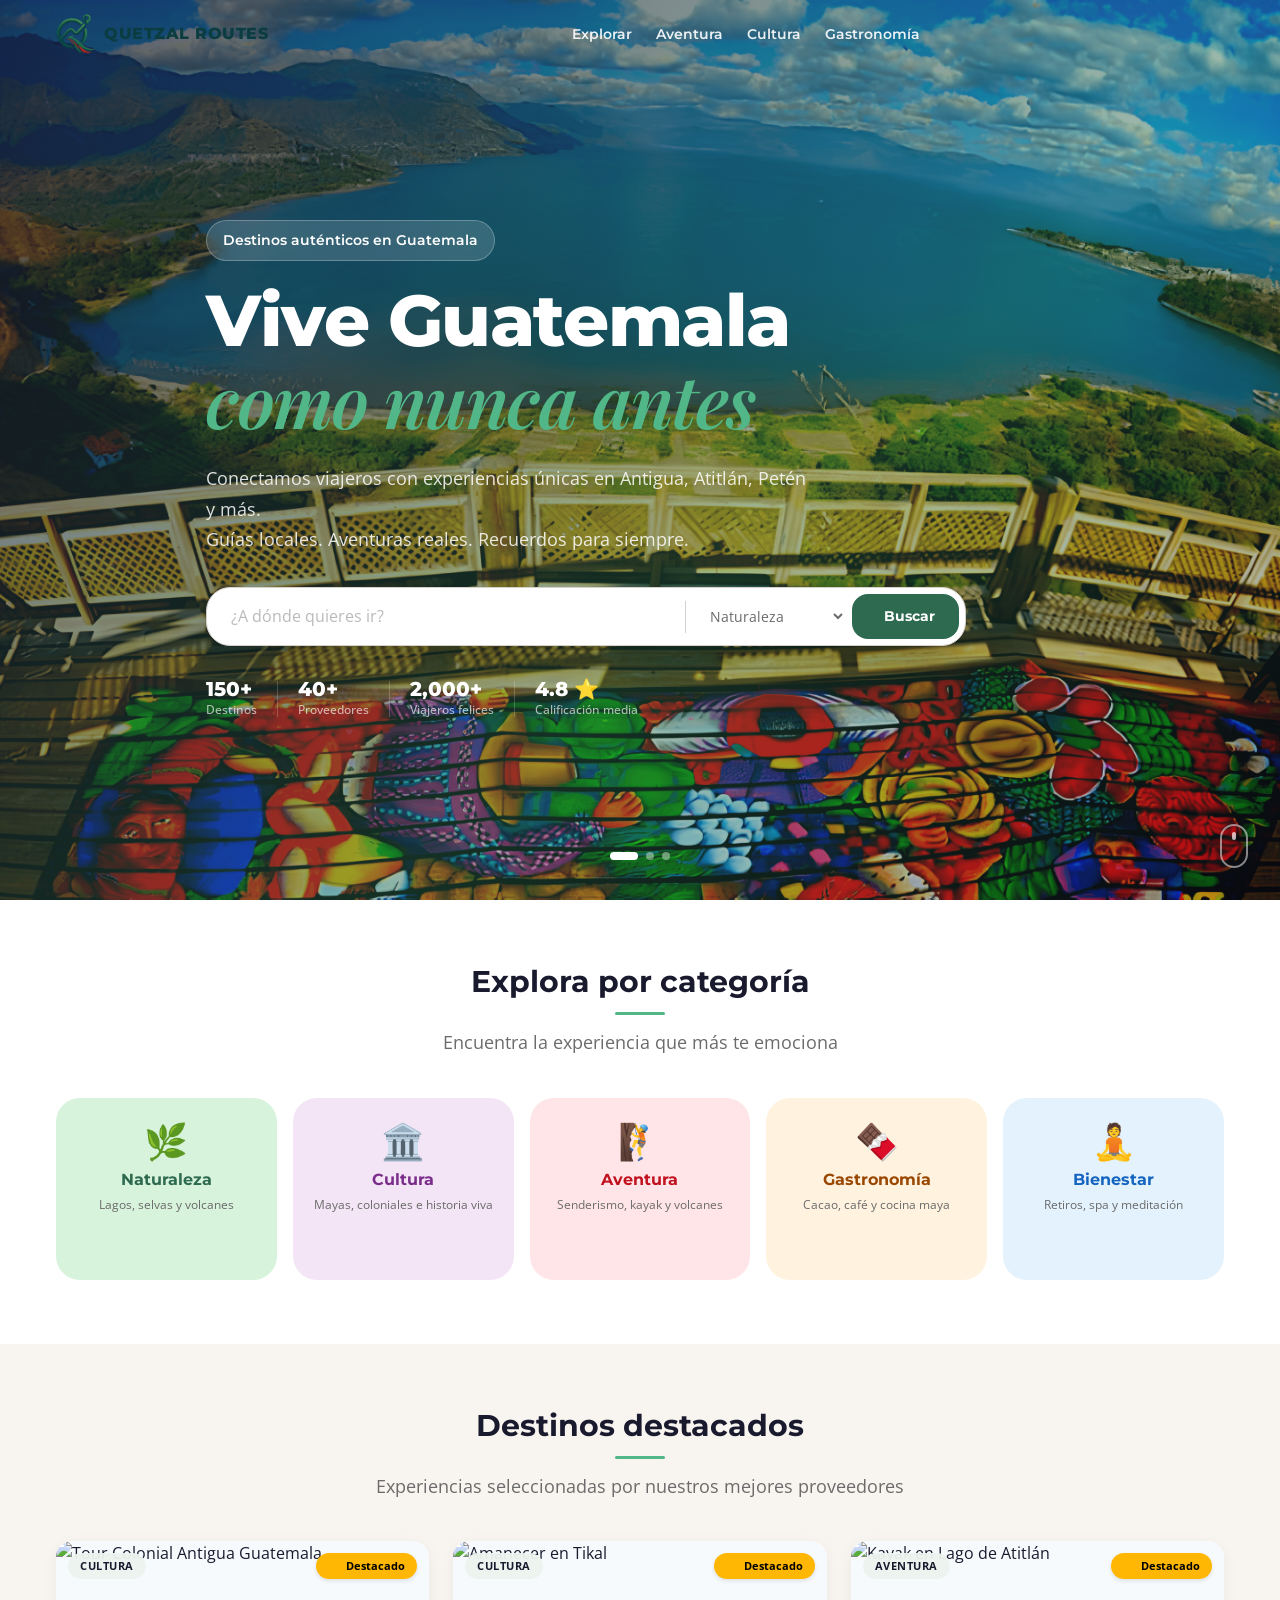
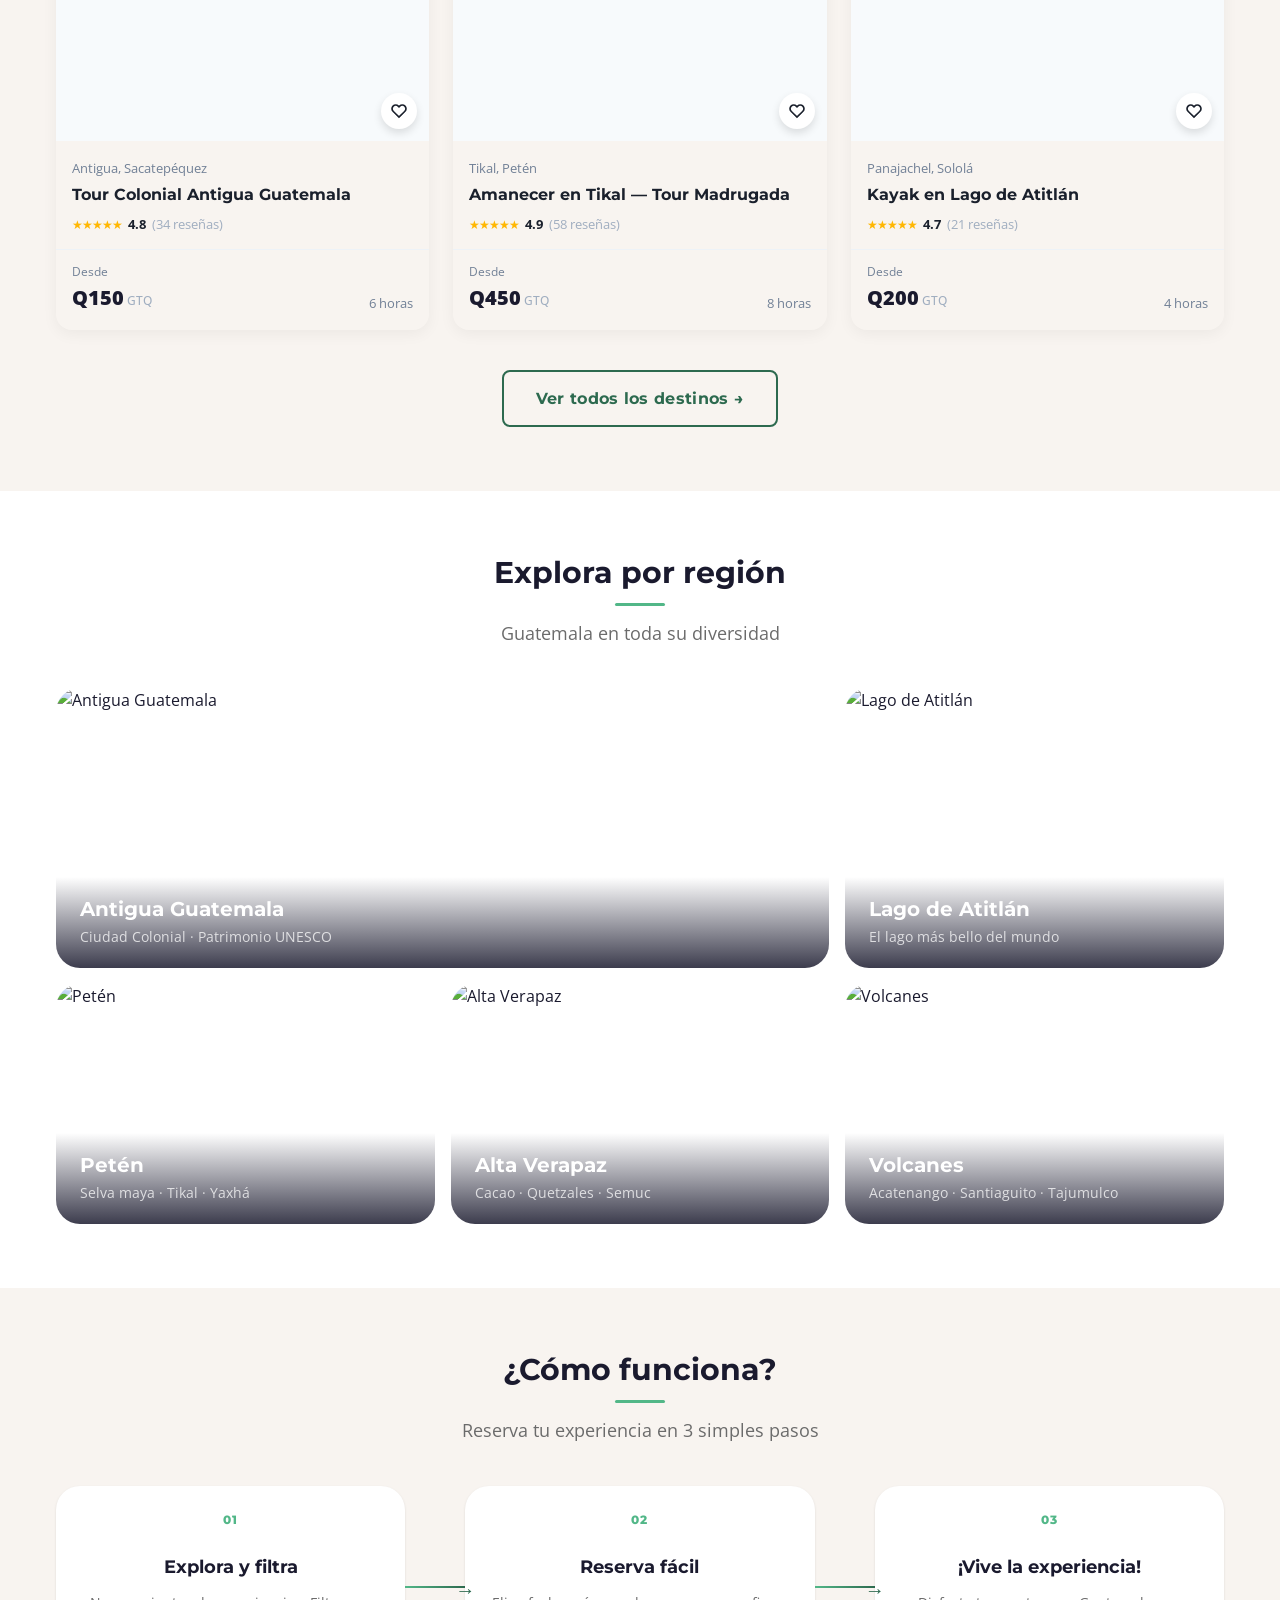
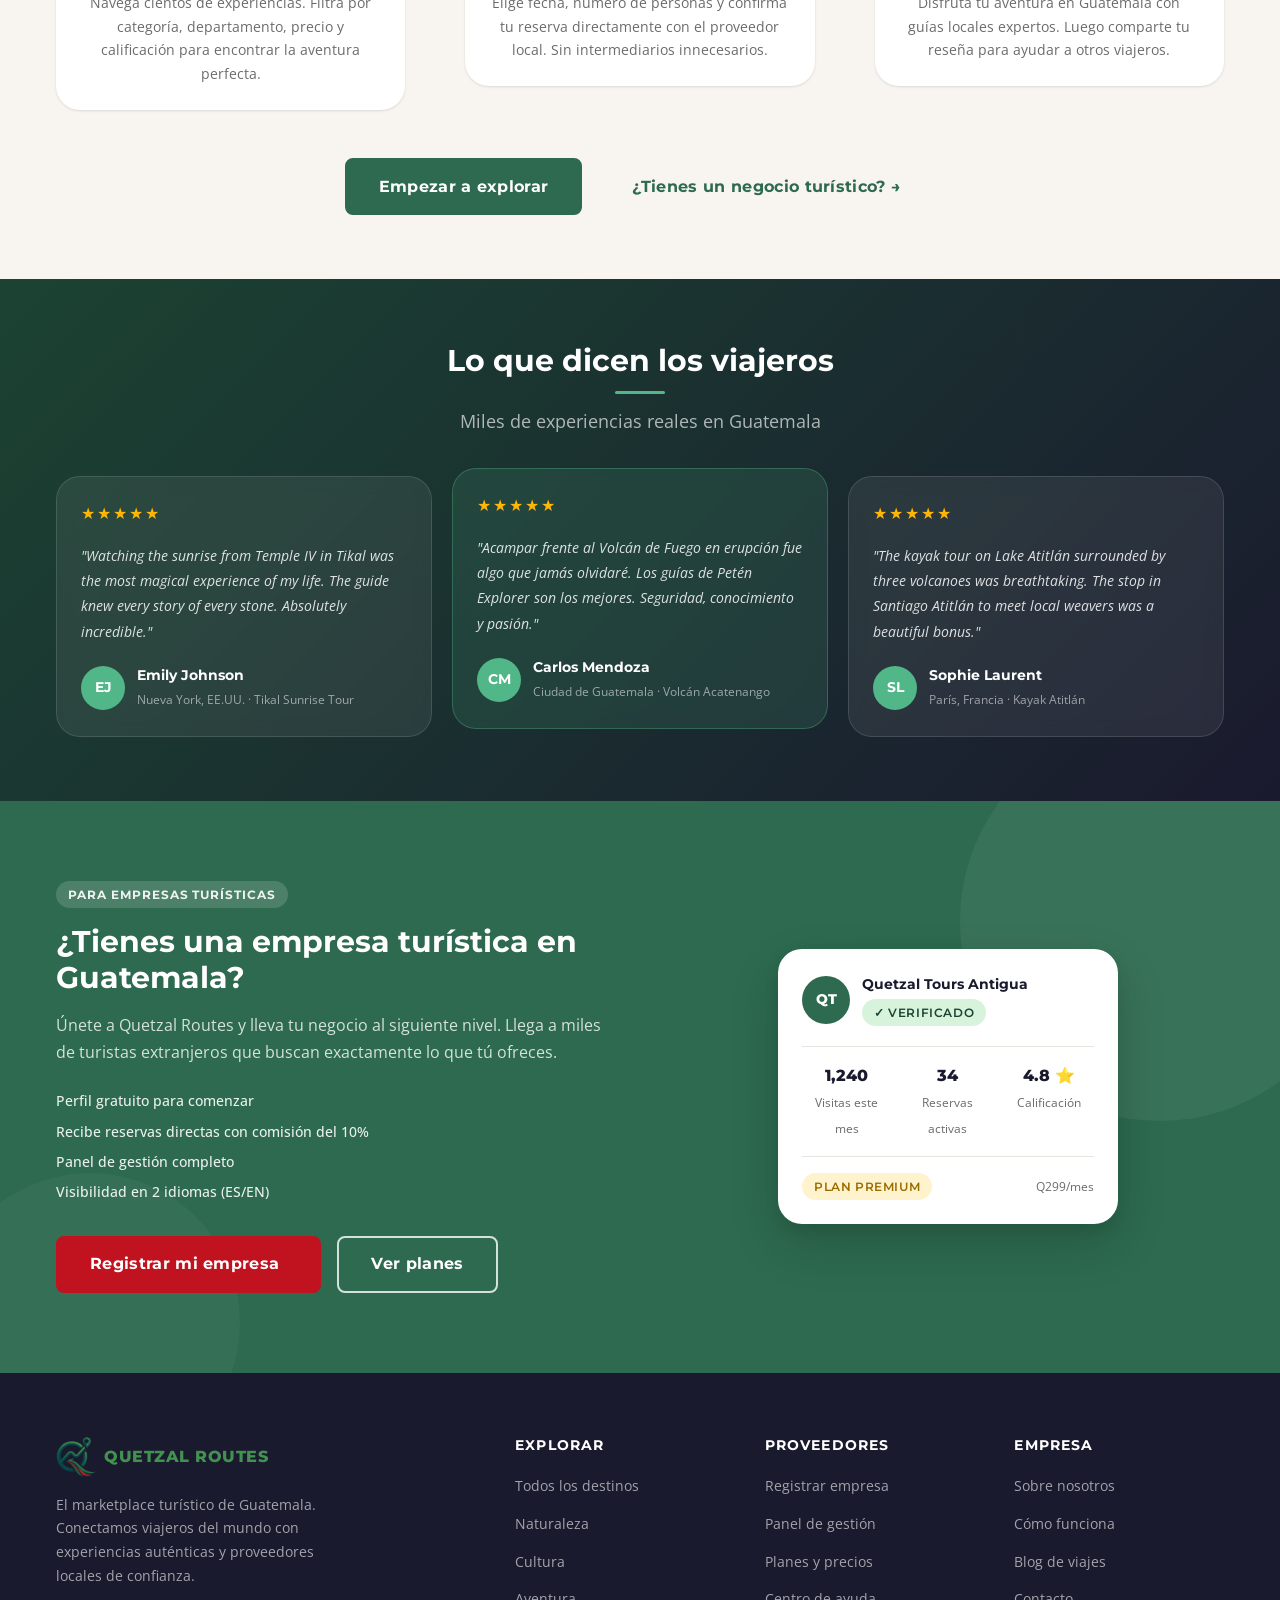
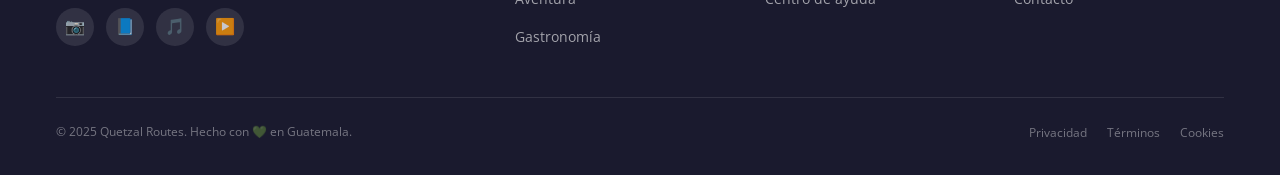
==== commit 60c2701f: "Cambios esteteicos realizados" ====
--- a/Fronted/html/index.html
+++ b/Fronted/html/index.html
@@ -6,7 +6,9 @@
   <meta name="description" content="Quetzal Routes — Descubre Guatemala auténtica. Conectamos viajeros con experiencias únicas en Antigua, Atitlán, Petén y más." />
   <title>Quetzal Routes — Descubre Guatemala</title>
 
+  <!--Fonts and icons -->
   <link href="https://fonts.googleapis.com/css2?family=Montserrat:wght@800&display=swap" rel="stylesheet">
+  <script src="https://unpkg.com/lucide@latest"></script>
 
   <!-- CSS -->
   <link rel="stylesheet" href="../css/base.css" />
@@ -91,7 +93,6 @@
     <!-- Contenido hero -->
     <div class="container hero-content">
       <div class="hero-tag" id="heroTag">
-        <span>🌿</span>
         <span data-i18n="hero.tag">Destinos auténticos en Guatemala</span>
       </div>
 
@@ -117,15 +118,14 @@
           />
           <div class="search-bar-divider"></div>
           <select class="search-bar-select" id="heroCategory">
-            <option value="">Todas las categorías</option>
-            <option value="nature">🌿 Naturaleza</option>
-            <option value="culture">🏛️ Cultura</option>
-            <option value="adventure">🧗 Aventura</option>
-            <option value="gastronomy">🍫 Gastronomía</option>
-            <option value="wellness">🧘 Bienestar</option>
+            <option value="nature">Naturaleza</option>
+            <option value="culture">Cultura</option>
+            <option value="adventure">Aventura</option>
+            <option value="gastronomy">Gastronomía</option>
+            <option value="wellness">Bienestar</option>
           </select>
           <button class="search-bar-btn" id="heroSearchBtn">
-            <span>🔍</span>
+            <i data-lucide="search"></i>
             <span data-i18n="hero.searchBtn">Buscar</span>
           </button>
         </div>
@@ -231,7 +231,7 @@
               loading="lazy"
             />
             <span class="card-category">CULTURA</span>
-            <span class="card-badge-featured">⭐ Destacado</span>
+            <span class="card-badge-featured"><i data-lucide="star"></i> Destacado</span>
             
             <button class="card-favorite-floating card-favorite" aria-label="Guardar en favoritos">
               <svg width="16" height="16" viewBox="0 0 24 24" fill="none" stroke="currentColor" stroke-width="2.5">
@@ -264,7 +264,7 @@
               </div>
               
               <div class="duration-section">
-                <span class="duration-icon">⏱️</span>
+                <i data-lucide="clock"></i>
                 <span>6 horas</span>
               </div>
             </div>
@@ -280,7 +280,7 @@
               loading="lazy"
             />
             <span class="card-category">CULTURA</span>
-            <span class="card-badge-featured">⭐ Destacado</span>
+            <span class="card-badge-featured"><i data-lucide="star"></i> Destacado</span>
             
             <button class="card-favorite-floating card-favorite" aria-label="Guardar en favoritos">
               <svg width="16" height="16" viewBox="0 0 24 24" fill="none" stroke="currentColor" stroke-width="2.5">
@@ -312,7 +312,7 @@
               </div>
               
               <div class="duration-section">
-                <span class="duration-icon">⏱️</span>
+                <i data-lucide="clock"></i>
                 <span>8 horas</span>
               </div>
             </div>
@@ -328,7 +328,7 @@
               loading="lazy"
             />
             <span class="card-category">AVENTURA</span>
-            <span class="card-badge-featured">⭐ Destacado</span>
+            <span class="card-badge-featured"><i data-lucide="star"></i> Destacado</span>
             
             <button class="card-favorite-floating card-favorite" aria-label="Guardar en favoritos">
               <svg width="16" height="16" viewBox="0 0 24 24" fill="none" stroke="currentColor" stroke-width="2.5">
@@ -360,7 +360,7 @@
               </div>
               
               <div class="duration-section">
-                <span class="duration-icon">⏱️</span>
+                <i data-lucide="clock"></i>
                 <span>4 horas</span>
               </div>
             </div>
@@ -448,7 +448,7 @@
 
         <div class="how-step">
           <div class="how-step-number">01</div>
-          <div class="how-step-icon">🔍</div>
+          <div class="how-step-icon"><i data-lucide="search"></i></div>
           <h3 data-i18n="how.step1Title">Explora y filtra</h3>
           <p data-i18n="how.step1Desc">
             Navega cientos de experiencias. Filtra por categoría, departamento, precio y calificación para encontrar la aventura perfecta.
@@ -459,7 +459,7 @@
 
         <div class="how-step">
           <div class="how-step-number">02</div>
-          <div class="how-step-icon">📅</div>
+          <div class="how-step-icon"><i data-lucide="calendar"></i></div>
           <h3 data-i18n="how.step2Title">Reserva fácil</h3>
           <p data-i18n="how.step2Desc">
             Elige fecha, número de personas y confirma tu reserva directamente con el proveedor local. Sin intermediarios innecesarios.
@@ -470,7 +470,7 @@
 
         <div class="how-step">
           <div class="how-step-number">03</div>
-          <div class="how-step-icon">🌄</div>
+          <div class="how-step-icon"><i data-lucide="sun"></i></div>
           <h3 data-i18n="how.step3Title">¡Vive la experiencia!</h3>
           <p data-i18n="how.step3Desc">
             Disfruta tu aventura en Guatemala con guías locales expertos. Luego comparte tu reseña para ayudar a otros viajeros.
@@ -563,14 +563,14 @@
             Únete a Quetzal Routes y lleva tu negocio al siguiente nivel. Llega a miles de turistas extranjeros que buscan exactamente lo que tú ofreces.
           </p>
           <ul class="provider-cta-list">
-            <li>✓ Perfil gratuito para comenzar</li>
-            <li>✓ Recibe reservas directas con comisión del 10%</li>
-            <li>✓ Panel de gestión completo</li>
-            <li>✓ Visibilidad en 2 idiomas (ES/EN)</li>
+            <li><i data-lucide="check"></i> Perfil gratuito para comenzar</li>
+            <li><i data-lucide="check"></i> Recibe reservas directas con comisión del 10%</li>
+            <li><i data-lucide="check"></i> Panel de gestión completo</li>
+            <li><i data-lucide="check"></i> Visibilidad en 2 idiomas (ES/EN)</li>
           </ul>
           <div class="provider-cta-actions">
             <a href="register.html?role=provider" class="btn btn-accent btn-lg">
-              Registrar mi empresa →
+              Registrar mi empresa <i data-lucide="arrow-right"></i>
             </a>
             <a href="#how" class="btn btn-outline-white btn-lg">
               Ver planes
@@ -702,6 +702,7 @@
        SCRIPTS
   ============================================================ -->
   <script type="module">
+    lucide.createIcons();
     import { t, setLanguage, getCurrentLang } from '../js/i18n.js';
     import { toggleLoader, showToast } from '../js/ui.js';
 
@@ -735,10 +736,9 @@
         }
 
         navbarActions.insertAdjacentHTML('beforeend', `
-          <a href="profile.html" class="btn btn-outline btn-sm">
-            👤 ${user.name}
+          <a href="profile.html" class="btn btn-outline btn-sm nav-user-btn">
+            <i data-lucide="circle-user-round"></i> ${user.name}
           </a>
-
           <button class="btn btn-accent btn-sm" id="logoutBtn">
             Cerrar sesión
           </button>
@@ -771,6 +771,7 @@
           });
         }
       }
+      lucide.createIcons();
     }  else {
       // No hay sesión: mostrar botones de invitado
       document.getElementById('navLoginBtn').style.display = '';
@@ -918,6 +919,7 @@
       el.classList.add('animate-on-scroll');
       observer.observe(el);
     });
+
   </script>
 
 </body>
--- a/Fronted/css/components.css
+++ b/Fronted/css/components.css
@@ -227,6 +227,23 @@
 
 .navbar-mobile-menu a:last-child {
   border-bottom: none;
+}
+
+/* Botón de usuario en el navbar */
+.nav-user-btn {
+  display: inline-flex !important;
+  align-items: center;
+  gap: 6px;
+}
+
+/* Forzar el tamaño del SVG de Lucide */
+.nav-user-btn svg,
+.nav-user-btn i {
+  width: 16px !important;
+  height: 16px !important;
+  stroke-width: 2.5;
+  flex-shrink: 0;
+  color: inherit;
 }
 
 
@@ -556,6 +573,35 @@
   margin-top: auto; /* Empuja el footer siempre al fondo */
 }
 
+/* Card Icon Alignment */
+.card-badge-featured,
+.card-location,
+.duration-section {
+  display: flex;
+  align-items: center;
+  gap: 4px; /* Tiny space between icon and text */
+}
+
+/* Size the Lucide icons inside the cards */
+.card-badge-featured i,
+.card-badge-featured svg,
+.card-location i,
+.card-location svg,
+.duration-icon i,
+.duration-icon svg {
+  width: 14px; /* Slightly smaller than the sidebar icons so they fit the cards */
+  height: 14px;
+  stroke-width: 2;
+  flex-shrink: 0;
+  color: inherit;
+}
+
+/* IF YOU HAVE A GHOST PIN: Add this to hide the old emoji pin if it was in your CSS */
+.card-location::before {
+  content: none !important; 
+  display: none !important;
+}
+
 .price-section {
   display: flex;
   flex-direction: column;
@@ -1037,8 +1083,34 @@
 }
 
 /* Chip de categoría con icono */
-.chip-category .chip-icon {
-  font-size: 1rem;
+/* Target the SVG element that Lucide creates inside the chip */
+.chip-category svg, 
+.chip-category i {
+  width: 18px;  /* Fits perfectly with text size */
+  height: 18px;
+  stroke-width: 2; /* Adjusts thickness */
+  display: inline-block;
+  flex-shrink: 0; /* Prevents the icon from getting squished */
+  color: inherit; 
+  stroke: currentColor;
+}
+
+/* Flex container to perfectly align the icon and text */
+.filter-title-wrap {
+  display: flex;
+  align-items: center;
+  gap: 8px; /* Space between the icon and the text */
+}
+
+/* Size and style the Lucide icons inside the filter titles */
+.filter-title-wrap svg,
+.filter-title-wrap i {
+  width: 18px;
+  height: 18px;
+  stroke-width: 2;
+  flex-shrink: 0;
+  /* Optional: You can force a specific color here, or let it inherit the text color */
+  color: inherit; 
 }
 
 
@@ -1302,4 +1374,18 @@
     height: 36px;
     font-size: var(--text-xs);
   }
+
+[data-lucide] {
+  width: 16px;
+  height: 16px;
+  stroke-width: 2;
+}
+
+.chip-icon,
+.filter-group-title i,
+button i {
+  display: inline-flex;
+  align-items: center;
+  justify-content: center;
+}
 }
